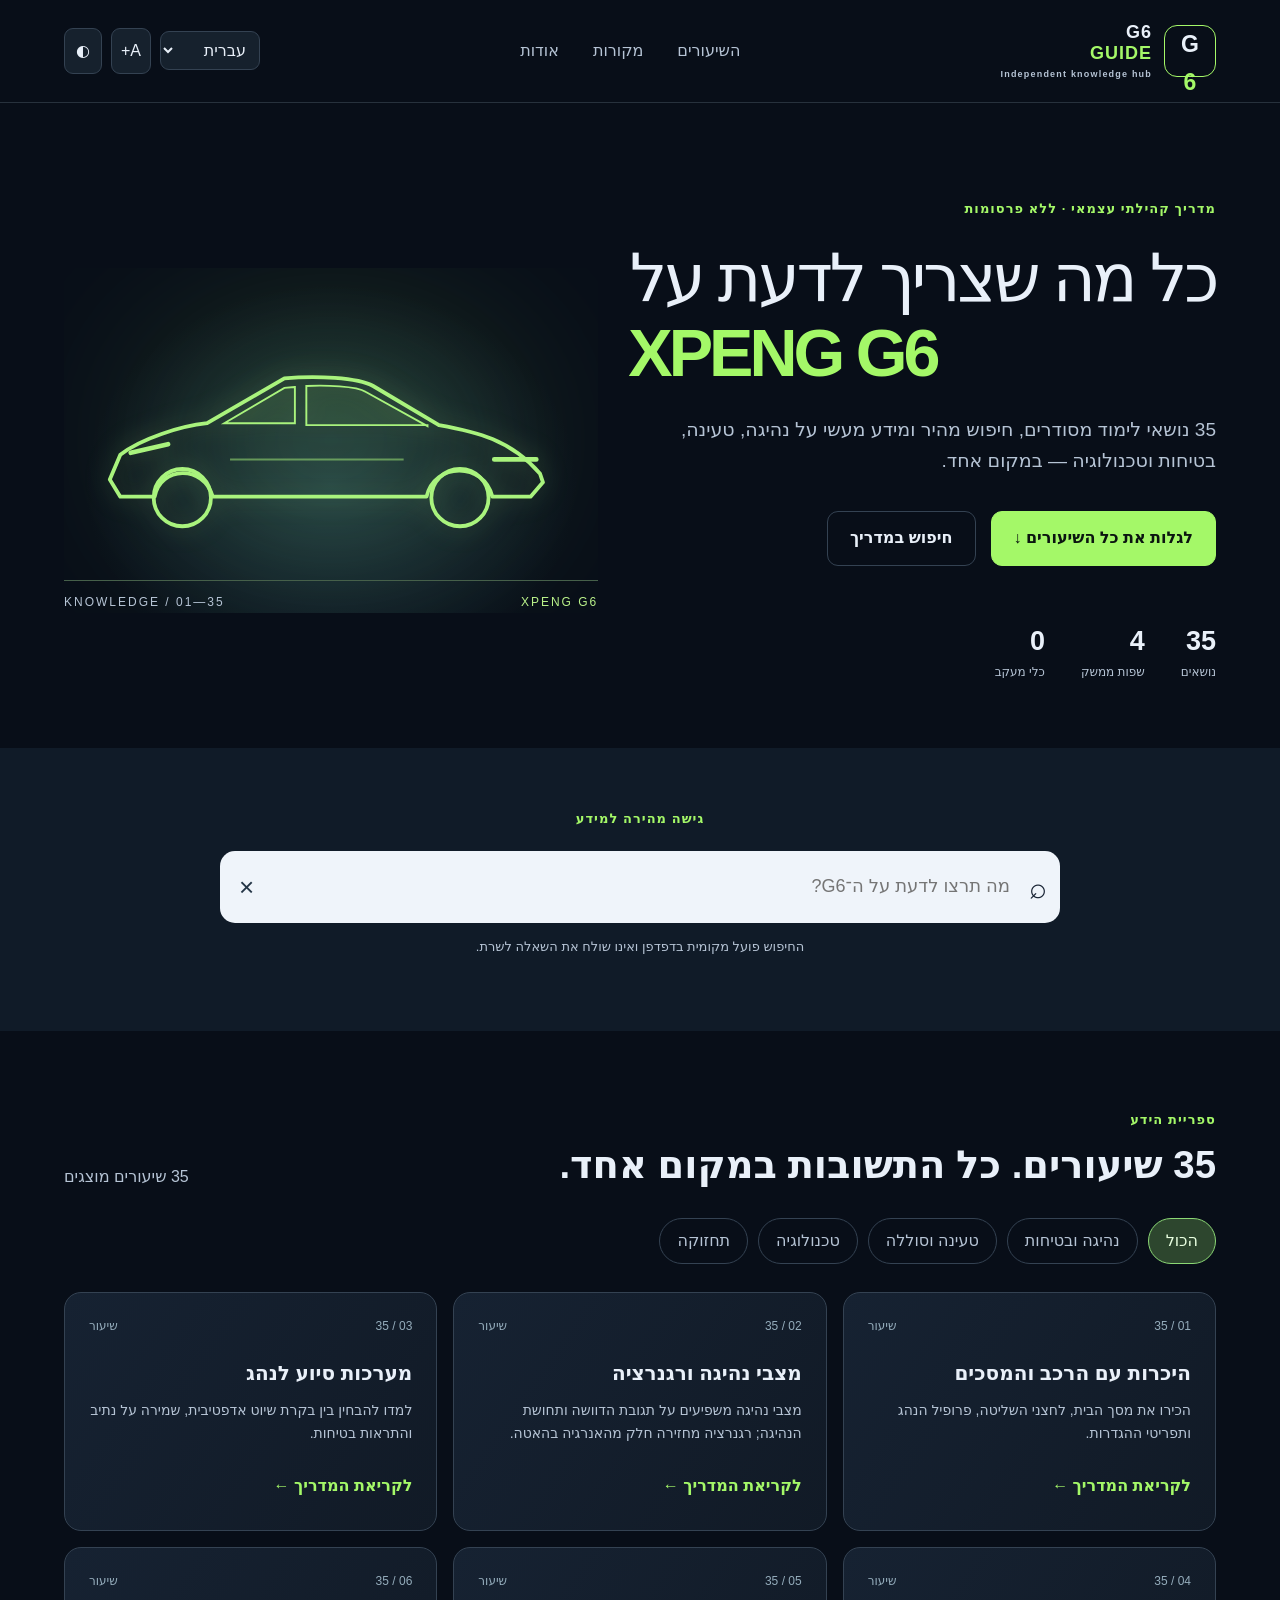
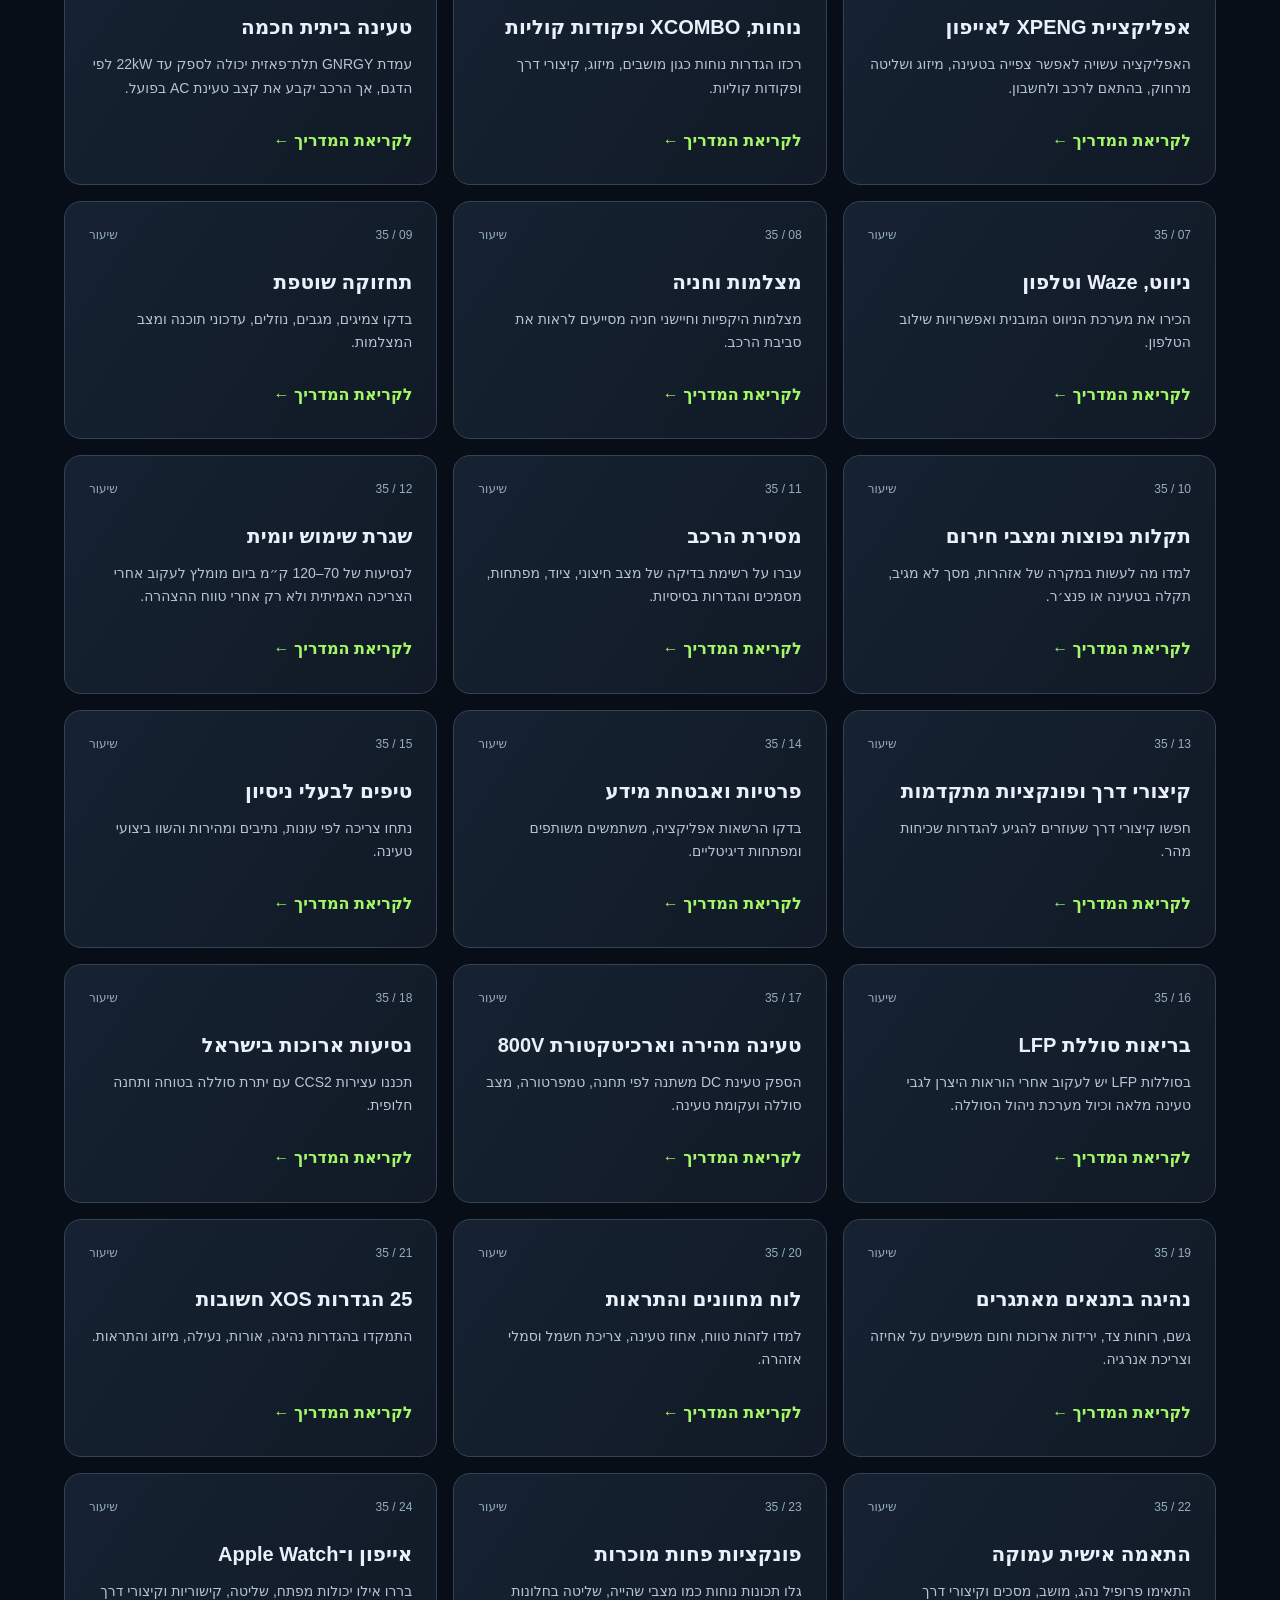
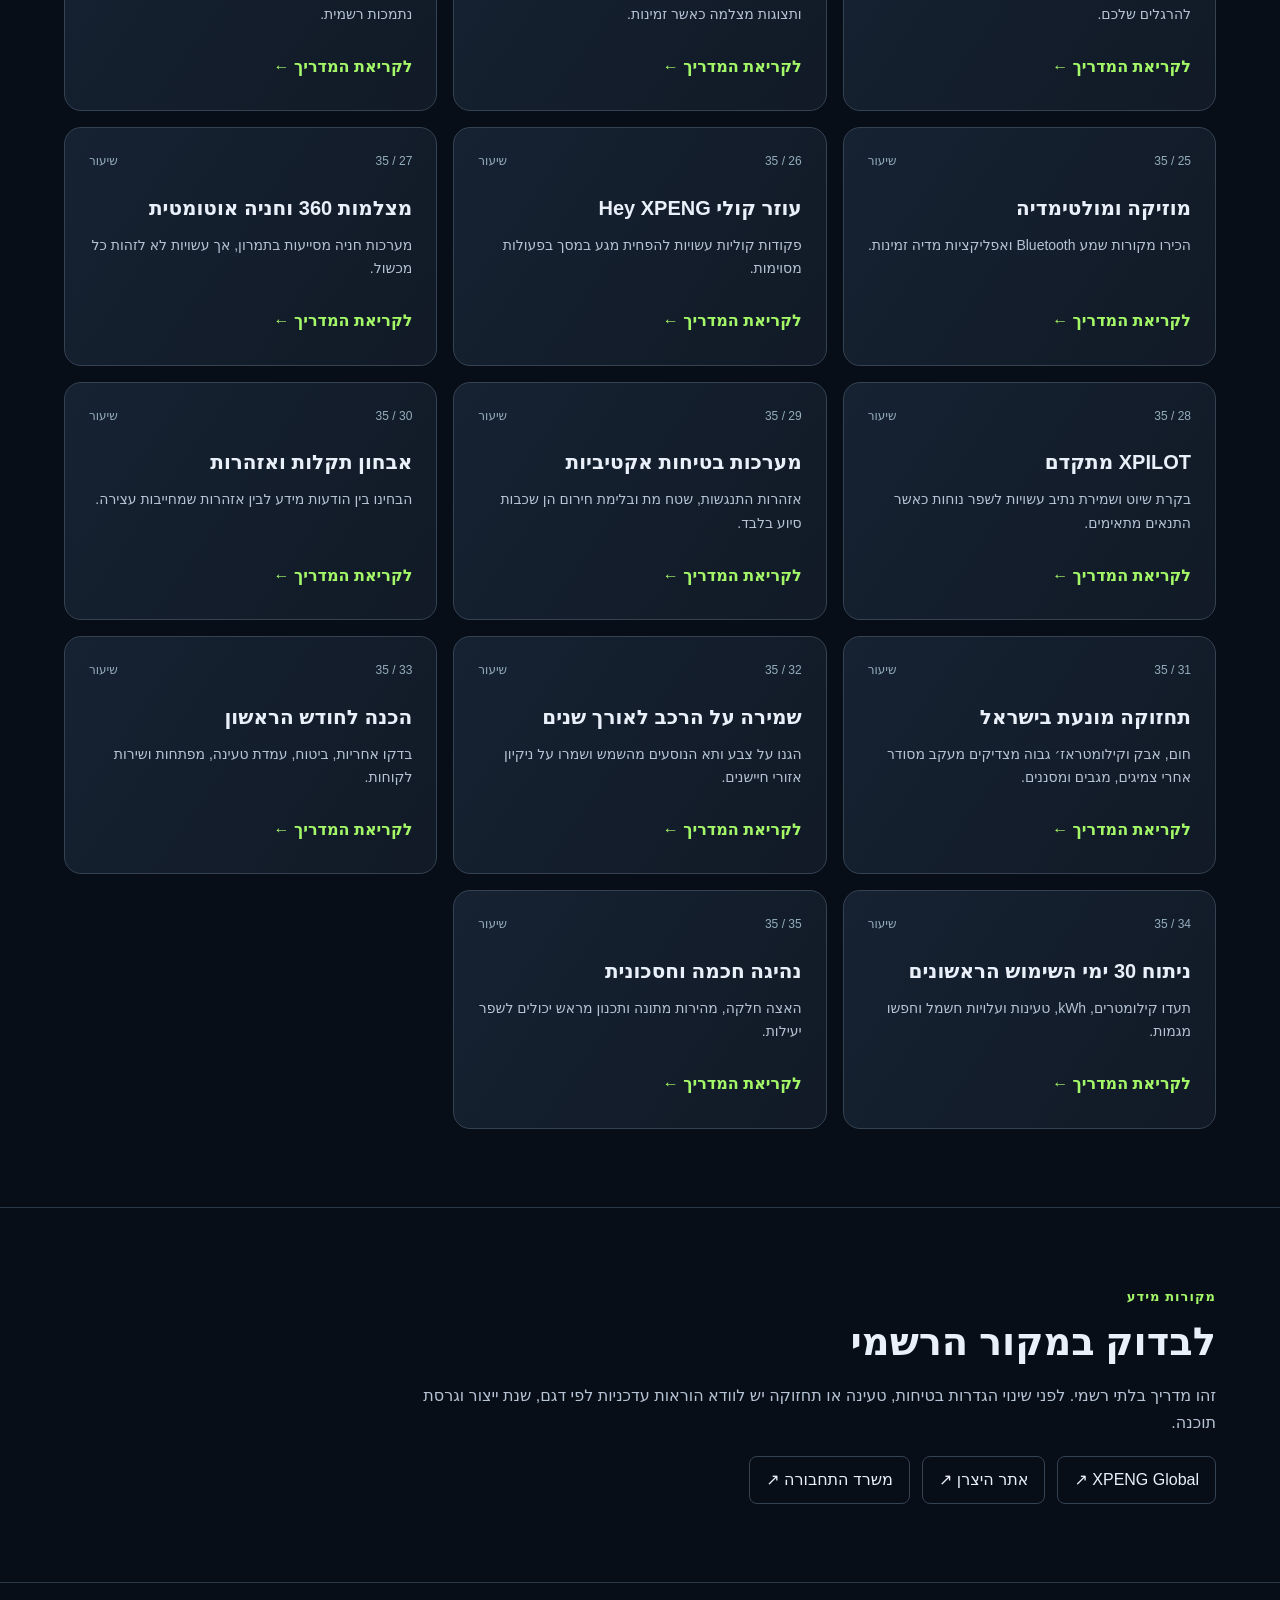
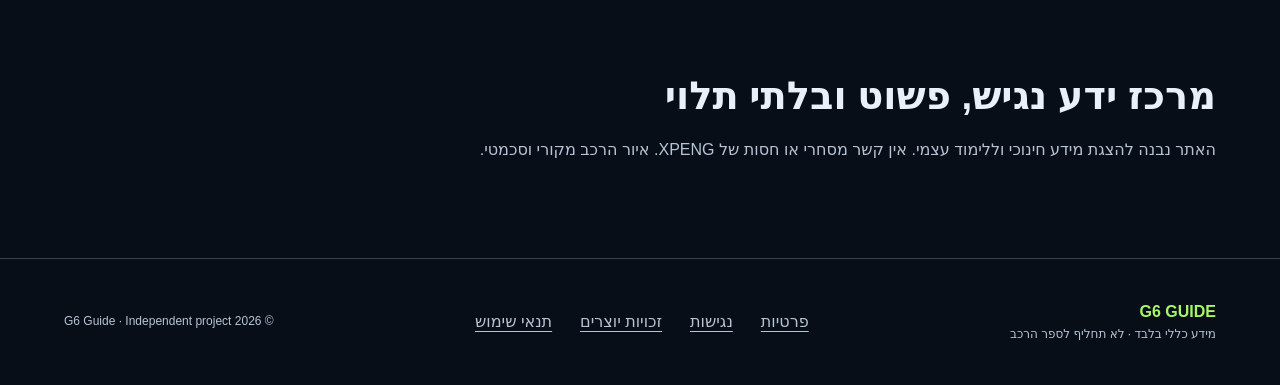
==== g6-guide/index.html @ c11d5db9 "Publish independent G6 Guide knowledge hub" ====
<!doctype html>
<html lang="he" dir="rtl"><head><meta charset="utf-8"><meta name="viewport" content="width=device-width, initial-scale=1"><meta name="color-scheme" content="dark light"><meta name="description" content="מרכז ידע עצמאי ל־XPENG G6: 35 שיעורים, חיפוש וניווט מהיר, בארבע שפות."><title>G6 Guide | מרכז ידע לרכב XPENG G6</title><link rel="icon" href="[data-uri]" type="image/svg+xml"><style>:root{font-family:Arial,'Noto Sans',system-ui,sans-serif;color:#e9f0f9;background:#080e18;--bg:#080e18;--panel:#131d2a;--text:#e9f0f9;--muted:#b6c4d5;--accent:#a4f868;--border:#344252;scroll-behavior:smooth}*{box-sizing:border-box}body{margin:0;background:var(--bg);color:var(--text);line-height:1.65}a{color:inherit}button,input,select{font:inherit}button{cursor:pointer}a:focus-visible,button:focus-visible,input:focus-visible,select:focus-visible{outline:3px solid var(--accent);outline-offset:4px}.sr{position:absolute;width:1px;height:1px;padding:0;margin:-1px;overflow:hidden;clip:rect(0,0,0,0);white-space:nowrap;border:0}.skip{position:absolute;top:-100px;right:20px;background:var(--accent);color:#08110b;padding:12px;z-index:9}.skip:focus{top:15px}.top{max-width:1380px;margin:auto;padding:22px 5%;display:flex;align-items:center;gap:32px;border-bottom:1px solid #27313c}.brand{text-decoration:none;display:flex;align-items:center;gap:12px;white-space:nowrap}.mark{display:grid;place-items:center;width:52px;height:52px;border:1px solid var(--accent);font-weight:900;font-size:23px;border-radius:13px}.mark span{color:var(--accent)}.brand-word{display:flex;flex-direction:column;font-weight:900;font-size:18px;line-height:1.15;letter-spacing:1px}.brand-word b{color:var(--accent)}.brand-word small{font-size:9px;letter-spacing:1.2px;color:var(--muted);margin-top:6px}.topnav{display:flex;gap:34px;margin-inline:auto}.topnav a{text-decoration:none;color:var(--muted)}.topnav a:hover{color:var(--accent)}.actions{display:flex;align-items:center;gap:9px}.actions select,.mini{background:#16212d;color:var(--text);border:1px solid var(--border);border-radius:9px;padding:9px}.mini{min-width:38px}.hero{max-width:1380px;margin:auto;display:grid;grid-template-columns:1.1fr 1fr;gap:30px;padding:95px 5% 65px;min-height:590px;align-items:center}.eyebrow,.section-tag{font-size:13px;color:var(--accent);letter-spacing:.08em;font-weight:700}.hero h1{font-size:clamp(42px,5.2vw,77px);line-height:1.13;letter-spacing:-.05em;margin:22px 0}.hero h1 span{display:block;font-weight:500}.hero h1 strong{display:block;color:var(--accent);direction:ltr;text-align:start;letter-spacing:-.06em}.hero p{max-width:610px;font-size:19px;color:var(--muted)}.hero-controls{display:flex;gap:15px;flex-wrap:wrap;margin-top:35px}.primary,.secondary{display:inline-flex;align-items:center;justify-content:center;text-decoration:none;border-radius:11px;padding:13px 22px;font-weight:800}.primary{background:var(--accent);color:#0b1510;border:1px solid var(--accent)}.secondary{border:1px solid var(--border)}.hero-stats{display:flex;gap:36px;margin-top:53px}.hero-stats div{display:flex;flex-direction:column}.hero-stats b{font-size:27px}.hero-stats span{font-size:12px;color:var(--muted)}.hero-art{position:relative;min-height:345px;display:flex;align-items:center;justify-content:center;background:radial-gradient(ellipse at 50% 63%,#1a3241,transparent 65%);overflow:hidden}.glow{position:absolute;width:67%;height:190px;background:#8add6140;filter:blur(100px);border-radius:60%}.car-outline{position:relative;width:100%;color:#a9f37d;transform:scaleX(-1)}.car-outline svg{width:100%;filter:drop-shadow(0 0 12px #b6f88345)}.art-caption{position:absolute;bottom:0;left:0;right:0;display:flex;justify-content:space-between;border-top:1px solid #46604a;padding-top:12px;color:#baf28a;font-size:12px;letter-spacing:2px}.art-caption span{color:var(--muted)}.search-section{background:#101b28;padding:60px max(5%,calc((100% - 1190px)/2));text-align:center}.searchbox{display:flex;align-items:center;background:#eff4fa;color:#182333;max-width:840px;margin:22px auto 10px;padding:4px 13px;border-radius:15px;gap:13px}.searchbox span{font-size:30px}.searchbox input{border:0;flex:1;min-width:0;background:transparent;padding:17px 6px;outline:none;color:#172334;font-size:18px}.searchbox input:focus-visible{outline:3px solid #226b21;outline-offset:-4px}.clear{background:transparent;border:0;font-size:26px;color:#243546}.helper{color:var(--muted);font-size:13px}.answer{background:#1e2c3b;border:1px solid #43596e;text-align:start;margin:24px auto 0;max-width:840px;padding:20px;border-radius:14px}.answer a{color:var(--accent);text-underline-offset:3px}.content-section,.resource-section,.about-section{max-width:1380px;margin:auto;padding:78px 5%}.section-head{display:flex;justify-content:space-between;align-items:end;gap:15px}.section-head h2,.resource-section h2,.about-section h2{font-size:clamp(25px,3vw,40px);line-height:1.3;margin:10px 0 0}.counter{color:var(--muted)}.filters{display:flex;flex-wrap:wrap;gap:10px;margin:28px 0}.chip{background:transparent;color:var(--muted);border:1px solid var(--border);padding:9px 17px;border-radius:40px}.chip.active{background:#2d462e;color:#e8ffe0;border-color:#8bd875}.cards{display:grid;grid-template-columns:repeat(3,minmax(0,1fr));gap:16px}.lesson-card{background:linear-gradient(125deg,#162232,#111a26);border:1px solid var(--border);border-radius:17px;padding:24px;display:flex;flex-direction:column;min-height:205px;transition:border-color .15s}.lesson-card:hover{border-color:var(--accent)}.lesson-top{display:flex;justify-content:space-between;color:#95adbc;font-size:12px}.lesson-card h3{margin:23px 0 12px;font-size:20px;line-height:1.35}.lesson-card p{color:var(--muted);font-size:14px;margin:0 0 22px;flex:1}.lesson-card button{border:0;background:none;color:var(--accent);font-weight:700;align-self:flex-start;padding:6px 0}.resource-section{border-block:1px solid #293747}.resource-section p,.about-section p{color:var(--muted);max-width:800px}.resource-links{display:flex;gap:12px;flex-wrap:wrap;margin-top:20px}.resource-links a{border:1px solid var(--border);padding:10px 16px;border-radius:8px;text-decoration:none}footer{padding:40px 5%;max-width:1380px;margin:auto;display:flex;align-items:center;justify-content:space-between;gap:25px;flex-wrap:wrap;border-top:1px solid var(--border)}.footer-left{display:flex;flex-direction:column}.footer-left b{color:var(--accent)}.footer-left span,footer small{color:var(--muted);font-size:12px}.footer-links{display:flex;gap:16px;flex-wrap:wrap}.footer-links button{border:0;background:none;color:var(--muted);text-decoration:underline;text-underline-offset:4px}dialog{border:1px solid #62768b;border-radius:18px;background:#162231;color:var(--text);width:min(700px,calc(100% - 28px));max-height:min(85vh,850px);padding:28px;overflow:auto}dialog::backdrop{background:#020710df}.dialog-head{display:flex;justify-content:space-between;gap:18px;align-items:start}.dialog-head h2{margin:5px 0 22px}.close{background:#304152;color:white;border:0;width:38px;height:38px;border-radius:8px;font-size:25px}.detail{background:#213044;padding:18px;border-radius:10px;margin:13px 0}.detail strong{color:var(--accent)}.detail p{margin-bottom:0}.dialog-actions{display:flex;gap:22px;align-items:center;flex-wrap:wrap;margin-top:24px}.dialog-actions a{color:var(--accent)}.toast{position:fixed;bottom:20px;left:20px;background:var(--accent);color:#091409;padding:14px;border-radius:10px;z-index:10}.high{--bg:#000;--panel:#090909;--text:#fff;--muted:#f1f1f1;--border:#fff;--accent:#ffff00}.high .search-section,.high .lesson-card{background:#111}.big{font-size:120%}@media(max-width:900px){.topnav{display:none}.top{justify-content:space-between}.hero{grid-template-columns:1fr;padding-top:45px}.hero-art{min-height:240px}.cards{grid-template-columns:repeat(2,minmax(0,1fr))}}@media(max-width:600px){.top{padding:15px 4%;gap:10px}.brand-word{display:none}.actions{gap:5px}.actions select,.mini{padding:7px}.hero{padding:52px 5% 35px}.hero h1{font-size:44px}.hero p{font-size:16px}.hero-stats{gap:25px}.hero-art{min-height:190px}.search-section{padding:45px 5%}.content-section,.resource-section,.about-section{padding:55px 5%}.cards{grid-template-columns:1fr}.section-head{align-items:start;flex-direction:column}.lesson-card{min-height:175px}.art-caption{font-size:9px}}@media(prefers-reduced-motion:reduce){*,*:before,*:after{scroll-behavior:auto!important;transition:none!important}}
</style></head>
<body><a class="skip" href="#main">דלג לתוכן הראשי</a><header class="top"><a class="brand" href="#home" aria-label="G6 Guide – Home"><span class="mark">G<span>6</span></span><span class="brand-word">G6 <b>GUIDE</b><small>Independent knowledge hub</small></span></a><nav class="topnav" aria-label="ניווט ראשי"><a href="#lessons" data-i="navLessons">השיעורים</a><a href="#sources" data-i="navSources">מקורות</a><a href="#about" data-i="navAbout">אודות</a></nav><div class="actions"><label for="lang" class="sr" data-i="language">שפה</label><select id="lang" aria-label="Language / שפה"><option value="he">עברית</option><option value="en">English</option><option value="ru">Русский</option><option value="es">Español</option></select><button id="largeText" class="mini" type="button" aria-label="הגדלת טקסט" title="הגדלת טקסט">A+</button><button id="contrast" class="mini" type="button" aria-label="ניגודיות גבוהה" title="ניגודיות גבוהה">◐</button></div></header>
<main id="main"><section class="hero" id="home"><div class="hero-copy"><div class="eyebrow" data-i="eyebrow">מדריך קהילתי עצמאי · ללא פרסומות</div><h1><span data-i="heroLine1">כל מה שצריך לדעת על</span><strong>XPENG G6</strong></h1><p data-i="heroDesc">35 נושאי לימוד מסודרים, חיפוש מהיר ומידע מעשי על נהיגה, טעינה, בטיחות וטכנולוגיה — במקום אחד.</p><div class="hero-controls"><a class="primary" href="#lessons" data-i="explore">לגלות את כל השיעורים ↓</a><a class="secondary" href="#search" data-i="searchNow">חיפוש במדריך</a></div><div class="hero-stats"><div><b>35</b><span data-i="subjects">נושאים</span></div><div><b>4</b><span data-i="langs">שפות ממשק</span></div><div><b>0</b><span data-i="trackers">כלי מעקב</span></div></div></div><div class="hero-art" aria-hidden="true"><div class="glow"></div><div class="car-outline"><svg viewBox="0 0 560 280" fill="none" xmlns="http://www.w3.org/2000/svg"><path d="M61 179C92 143 128 135 167 128L236 87C252 78 296 76 329 79L410 126C438 129 479 142 501 159L512 185L501 203H465C459 171 414 169 404 203H180C172 167 120 166 111 203H71L58 188Z" stroke="currentColor" stroke-width="4" stroke-linejoin="round"/><path d="M179 129L244 93C253 87 287 86 306 87V128H179ZM318 88L329 89L392 126H318V88Z" fill="currentColor" fill-opacity=".07" stroke="currentColor" stroke-width="2"/><circle cx="145" cy="204" r="30" stroke="currentColor" stroke-width="4"/><circle cx="436" cy="204" r="30" stroke="currentColor" stroke-width="4"/><path d="M65 164H109M451 148L490 157" stroke="currentColor" stroke-width="5" stroke-linecap="round"/><path d="M204 164H386" stroke="currentColor" stroke-width="2" stroke-opacity=".5"/></svg></div><div class="art-caption">XPENG G6 <span>KNOWLEDGE / 01—35</span></div></div></section>
<section class="search-section" id="search"><div class="section-tag" data-i="fastAccess">גישה מהירה למידע</div><div class="searchbox"><label class="sr" for="query" data-i="searchLabel">חיפוש</label><span aria-hidden="true">⌕</span><input id="query" type="search" autocomplete="off" placeholder="מה תרצו לדעת על ה־G6?" aria-describedby="searchHelp"><button id="clearSearch" type="button" class="clear" aria-label="נקה חיפוש">×</button></div><p id="searchHelp" class="helper" data-i="searchHelp">החיפוש פועל מקומית בדפדפן ואינו שולח את השאלה לשרת.</p><div id="answer" class="answer" aria-live="polite" hidden></div></section>
<section class="content-section" id="lessons"><div class="section-head"><div><div class="section-tag" data-i="curriculum">ספריית הידע</div><h2 data-i="allLessons">35 שיעורים. כל התשובות במקום אחד.</h2></div><div class="counter" id="count" aria-live="polite"></div></div><div class="filters" role="group" aria-label="סינון נושאים"><button class="chip active" aria-pressed="true" data-filter="all" data-i="all">הכול</button><button class="chip" aria-pressed="false" data-filter="drive" data-i="drive">נהיגה ובטיחות</button><button class="chip" aria-pressed="false" data-filter="charge" data-i="charge">טעינה וסוללה</button><button class="chip" aria-pressed="false" data-filter="tech" data-i="tech">טכנולוגיה</button><button class="chip" aria-pressed="false" data-filter="care" data-i="care">תחזוקה</button></div><div id="cards" class="cards"></div></section>
<section class="resource-section" id="sources"><div class="section-tag" data-i="sourceTitle">מקורות מידע</div><h2 data-i="verified">לבדוק במקור הרשמי</h2><p data-i="sourceDesc">זהו מדריך בלתי רשמי. לפני שינוי הגדרות בטיחות, טעינה או תחזוקה יש לוודא הוראות עדכניות לפי דגם, שנת ייצור וגרסת תוכנה.</p><div class="resource-links"><a href="https://www.xpeng.com/" target="_blank" rel="noopener noreferrer">XPENG Global ↗</a><a href="https://www.xpeng.com/" target="_blank" rel="noopener noreferrer" data-i="official">אתר היצרן</a><a href="https://www.gov.il/he/departments/ministry_of_transport_and_road_safety/govil-landing-page" target="_blank" rel="noopener noreferrer" data-i="transport">משרד התחבורה ↗</a></div></section>
<section id="about" class="about-section"><h2 data-i="aboutTitle">מרכז ידע נגיש, פשוט ובלתי תלוי</h2><p data-i="aboutDesc">האתר נבנה להצגת מידע חינוכי וללימוד עצמי. אין קשר מסחרי או חסות של XPENG. תמונת הרכב היא איור מקורי סכמטי, ולא צילום או חומר שיווקי של יצרן.</p></section></main>
<footer><div class="footer-left"><b>G6 GUIDE</b><span data-i="footerNotice">מידע כללי בלבד · לא תחליף לספר הרכב</span></div><div class="footer-links"><button data-modal="privacy" data-i="privacy">פרטיות</button><button data-modal="accessibility" data-i="accessibility">נגישות</button><button data-modal="copyright" data-i="copyright">זכויות יוצרים</button><button data-modal="terms" data-i="terms">תנאי שימוש</button></div><small>© 2026 G6 Guide · Independent project</small></footer>
<dialog id="lessonDialog" aria-labelledby="lessonTitle"><div class="dialog-head"><div><span id="lessonNumber" class="section-tag"></span><h2 id="lessonTitle"></h2></div><button class="close" data-close aria-label="סגור">×</button></div><div id="lessonBody"></div><div class="dialog-actions"><button class="primary" id="shareLesson" type="button" data-i="copyLink">העתקת קישור לשיעור</button><a href="https://www.xpeng.com/" target="_blank" rel="noopener noreferrer" data-i="manufacturer">למקור הרשמי ↗</a></div></dialog>
<dialog id="legalDialog" aria-labelledby="legalTitle"><div class="dialog-head"><h2 id="legalTitle"></h2><button class="close" data-close aria-label="סגור">×</button></div><div id="legalBody"></div></dialog><div id="toast" role="status" aria-live="polite" class="toast" hidden></div>
<script type="application/json" id="g6-lessons">[{"id":1,"title":{"he":"היכרות עם הרכב והמסכים","en":"Getting started and displays","ru":"Знакомство с автомобилем и экранами","es":"Introducción y pantallas"},"intro":"הכירו את מסך הבית, לחצני השליטה, פרופיל הנהג ותפריטי ההגדרות.","tip":"התחילו בהגדרות התצוגה, השפה והתראות הבטיחות; השאירו מערכות בטיחות פעילות.","caution":"המיקום והשם המדויק של ההגדרות עשויים להשתנות לפי גרסת XOS."},{"id":2,"title":{"he":"מצבי נהיגה ורגנרציה","en":"Driving modes and regeneration","ru":"Режимы вождения и рекуперация","es":"Modos de conducción y regeneración"},"intro":"מצבי נהיגה משפיעים על תגובת הדוושה ותחושת הנהיגה; רגנרציה מחזירה חלק מהאנרגיה בהאטה.","tip":"בחרו מצב נוח ונסו שינויי רגנרציה במקום בטוח בלבד, בהתאם למדריך הרכב.","caution":"רגנרציה אינה מחליפה שימוש בבלמים לפי הצורך."},{"id":3,"title":{"he":"מערכות סיוע לנהג","en":"Driver assistance","ru":"Помощь водителю","es":"Asistencia al conductor"},"intro":"למדו להבחין בין בקרת שיוט אדפטיבית, שמירה על נתיב והתראות בטיחות.","tip":"הנהג אחראי תמיד לשליטה ברכב, גם כאשר מערכות הסיוע פועלות.","caution":"זמינות מערכות משתנה לפי רמת הגימור, המדינה והגרסה."},{"id":4,"title":{"he":"אפליקציית XPENG לאייפון","en":"XPENG iPhone app","ru":"Приложение XPENG для iPhone","es":"App XPENG para iPhone"},"intro":"האפליקציה עשויה לאפשר צפייה בטעינה, מיזוג ושליטה מרחוק, בהתאם לרכב ולחשבון.","tip":"אבטחו את חשבון המשתמש והשתמשו רק באפליקציה הרשמית.","caution":"מפתחות דיגיטליים ופונקציות מרחוק אינם זמינים בכל שוק."},{"id":5,"title":{"he":"נוחות, XCOMBO ופקודות קוליות","en":"Comfort, XCOMBO and voice","ru":"Комфорт, XCOMBO и голос","es":"Confort, XCOMBO y voz"},"intro":"רכזו הגדרות נוחות כגון מושבים, מיזוג, קיצורי דרך ופקודות קוליות.","tip":"צרו שגרות פשוטות שאינן מסיחות את הדעת בזמן נהיגה.","caution":"זמינות XCOMBO ופקודות קוליות תלויה בגרסת התוכנה."},{"id":6,"title":{"he":"טעינה ביתית חכמה","en":"Smart home charging","ru":"Умная домашняя зарядка","es":"Carga doméstica inteligente"},"intro":"עמדת GNRGY תלת־פאזית יכולה לספק עד 22kW לפי הדגם, אך הרכב יקבע את קצב טעינת AC בפועל.","tip":"תזמנו טעינה לשעות תעריף מוזל רק לאחר בדיקת מסלול החשמל המופעל בפועל.","caution":"עבודות חשמל והתקנה יבוצעו בידי חשמלאי מוסמך."},{"id":7,"title":{"he":"ניווט, Waze וטלפון","en":"Navigation and phone","ru":"Навигация и телефон","es":"Navegación y teléfono"},"intro":"הכירו את מערכת הניווט המובנית ואפשרויות שילוב הטלפון.","tip":"הגדירו יעד לפני תחילת הנסיעה והעדיפו הנחיות קוליות.","caution":"CarPlay ותצוגה מפוצלת תלויים במפרט ובגרסה."},{"id":8,"title":{"he":"מצלמות וחניה","en":"Cameras and parking","ru":"Камеры и парковка","es":"Cámaras y aparcamiento"},"intro":"מצלמות היקפיות וחיישני חניה מסייעים לראות את סביבת הרכב.","tip":"השתמשו במראות ובמבט ישיר ולא רק במצלמות.","caution":"עדשות מלוכלכות או תאורה קשה עלולות לפגוע בזיהוי."},{"id":9,"title":{"he":"תחזוקה שוטפת","en":"Routine maintenance","ru":"Регулярное обслуживание","es":"Mantenimiento habitual"},"intro":"בדקו צמיגים, מגבים, נוזלים, עדכוני תוכנה ומצב המצלמות.","tip":"פעלו לפי לוח הטיפולים של היבואן ותיעוד הרכב.","caution":"אין לפתוח מערכות מתח גבוה באופן עצמאי."},{"id":10,"title":{"he":"תקלות נפוצות ומצבי חירום","en":"Common faults and emergencies","ru":"Неисправности и аварийные ситуации","es":"Fallos y emergencias"},"intro":"למדו מה לעשות במקרה של אזהרות, מסך לא מגיב, תקלה בטעינה או פנצ׳ר.","tip":"עצרו בבטחה והיעזרו בשירות מורשה כאשר מופיעה התראת בטיחות חמורה.","caution":"גרירה וטיפול בסוללה מחייבים עמידה בהוראות היצרן."},{"id":11,"title":{"he":"מסירת הרכב","en":"Vehicle delivery checklist","ru":"Приёмка автомобиля","es":"Entrega del vehículo"},"intro":"עברו על רשימת בדיקה של מצב חיצוני, ציוד, מפתחות, מסמכים והגדרות בסיסיות.","tip":"בצעו בדיקת טעינה וקישור אפליקציה עם נציג המסירה.","caution":"תעדו בכתב ליקויים לפני אישור מסירה."},{"id":12,"title":{"he":"שגרת שימוש יומית","en":"Daily driving routine","ru":"Ежедневное использование","es":"Rutina diaria"},"intro":"לנסיעות של 70–120 ק״מ ביום מומלץ לעקוב אחרי הצריכה האמיתית ולא רק אחרי טווח ההצהרה.","tip":"שלבו תכנון טעינה לילי, מיזוג מוקדם ובדיקת מצב סוללה.","caution":"התאימו את שגרת הטעינה לכימיית הסוללה ולהוראות הרכב."},{"id":13,"title":{"he":"קיצורי דרך ופונקציות מתקדמות","en":"Shortcuts and advanced features","ru":"Быстрые команды и функции","es":"Atajos y funciones avanzadas"},"intro":"חפשו קיצורי דרך שעוזרים להגיע להגדרות שכיחות מהר.","tip":"מומלץ לשמור גישה מהירה למיזוג, מצלמות וטעינה לפי הצורך.","caution":"מיקום קיצורי הדרך עלול להשתנות אחרי עדכון XOS."},{"id":14,"title":{"he":"פרטיות ואבטחת מידע","en":"Privacy and security","ru":"Конфиденциальность и защита","es":"Privacidad y seguridad"},"intro":"בדקו הרשאות אפליקציה, משתמשים משותפים ומפתחות דיגיטליים.","tip":"מחקו גישה של משתמשים קודמים והשתמשו בסיסמה חזקה.","caution":"לבדיקת נתונים שמועברים ליצרן, עיינו במדיניות הרשמית העדכנית."},{"id":15,"title":{"he":"טיפים לבעלי ניסיון","en":"Experienced owner tips","ru":"Советы опытным владельцам","es":"Consejos para usuarios expertos"},"intro":"נתחו צריכה לפי עונות, נתיבים ומהירות והשוו ביצועי טעינה.","tip":"זיהוי מגמות חריגות מוקדם עשוי לסייע בתחזוקה.","caution":"שמרו נתוני צריכה באופן מקומי בלי פרטים מזהים."},{"id":16,"title":{"he":"בריאות סוללת LFP","en":"LFP battery health","ru":"Состояние батареи LFP","es":"Salud de la batería LFP"},"intro":"בסוללות LFP יש לעקוב אחרי הוראות היצרן לגבי טעינה מלאה וכיול מערכת ניהול הסוללה.","tip":"הימנעו מחשיפה ממושכת לחום קיצוני ומאחסון ממושך בסוללה כמעט ריקה.","caution":"הרכב הסוללה והנחיות הטעינה חייבים להיבדק לפי רכבכם בפועל."},{"id":17,"title":{"he":"טעינה מהירה וארכיטקטורת 800V","en":"Fast charging and 800V","ru":"Быстрая зарядка и 800 В","es":"Carga rápida y 800 V"},"intro":"הספק טעינת DC משתנה לפי תחנה, טמפרטורה, מצב סוללה ועקומת טעינה.","tip":"בדקו הספק בפועל באפליקציה או במסך ולא רק הספק מרבי בפרסום.","caution":"לא כל גרסת G6 תומכת באותו קצב טעינה."},{"id":18,"title":{"he":"נסיעות ארוכות בישראל","en":"Long trips in Israel","ru":"Дальние поездки по Израилю","es":"Viajes largos por Israel"},"intro":"תכננו עצירות CCS2 עם יתרת סוללה בטוחה ותחנה חלופית.","tip":"קחו בחשבון עליות, רוחות, מזג אוויר, מהירות ועומס.","caution":"לפני היציאה ודאו זמינות ומחיר טעינה במקור עדכני."},{"id":19,"title":{"he":"נהיגה בתנאים מאתגרים","en":"Driving in challenging conditions","ru":"Вождение в сложных условиях","es":"Conducción en condiciones difíciles"},"intro":"גשם, רוחות צד, ירידות ארוכות וחום משפיעים על אחיזה וצריכת אנרגיה.","tip":"התאימו מהירות, מרחק ונהיגה לתנאי הדרך.","caution":"אל תסתמכו על מערכות סיוע כשהראות או סימון הנתיבים לקויים."},{"id":20,"title":{"he":"לוח מחוונים והתראות","en":"Dashboard and warnings","ru":"Панель приборов и предупреждения","es":"Panel e indicadores"},"intro":"למדו לזהות טווח, אחוז טעינה, צריכת חשמל וסמלי אזהרה.","tip":"בדקו את משמעות הסמל במדריך הרכב לפני פעולה.","caution":"התראת בלמים או מערכת מתח גבוה מחייבת התייחסות מיידית."},{"id":21,"title":{"he":"25 הגדרות XOS חשובות","en":"25 useful XOS settings","ru":"25 важных настроек XOS","es":"25 ajustes útiles de XOS"},"intro":"התמקדו בהגדרות נהיגה, אורות, נעילה, מיזוג והתראות.","tip":"כדאי לקבוע העדפות כשהרכב חונה ולא תוך כדי נהיגה.","caution":"עדכוני תוכנה משנים תפריטים ואפשרויות."},{"id":22,"title":{"he":"התאמה אישית עמוקה","en":"Deep personalization","ru":"Персонализация","es":"Personalización avanzada"},"intro":"התאימו פרופיל נהג, מושב, מסכים וקיצורי דרך להרגלים שלכם.","tip":"הגדירו את ההעדפות לפני נסיעה ושמרו גיבוי היכן שמתאפשר.","caution":"פרופילים ושגרות עשויים להיות מקושרים לחשבון."},{"id":23,"title":{"he":"פונקציות פחות מוכרות","en":"Lesser-known functions","ru":"Малоизвестные функции","es":"Funciones menos conocidas"},"intro":"גלו תכונות נוחות כמו מצבי שהייה, שליטה בחלונות ותצוגות מצלמה כאשר זמינות.","tip":"לכל פעולה יש לבדוק את תנאי הבטיחות המתוארים במדריך.","caution":"אין להניח שתכונה המופיעה בסרטון מחו״ל זמינה בישראל."},{"id":24,"title":{"he":"אייפון ו־Apple Watch","en":"iPhone and Apple Watch","ru":"iPhone и Apple Watch","es":"iPhone y Apple Watch"},"intro":"בררו אילו יכולות מפתח, שליטה, קישוריות וקיצורי דרך נתמכות רשמית.","tip":"חיבור Bluetooth אינו מבטיח תמיכה במפתח דיגיטלי או פקודות שעון.","caution":"בדקו זכאות לפי גרסת הרכב, XOS והאפליקציה."},{"id":25,"title":{"he":"מוזיקה ומולטימדיה","en":"Music and multimedia","ru":"Музыка и мультимедиа","es":"Música y multimedia"},"intro":"הכירו מקורות שמע Bluetooth ואפליקציות מדיה זמינות.","tip":"הגדירו עוצמה ושמע מראש כדי להימנע מהסחת דעת.","caution":"זמינות שירותי מוזיקה משתנה לפי אזור והרשאות."},{"id":26,"title":{"he":"עוזר קולי Hey XPENG","en":"Hey XPENG voice assistant","ru":"Голосовой помощник Hey XPENG","es":"Asistente de voz Hey XPENG"},"intro":"פקודות קוליות עשויות להפחית מגע במסך בפעולות מסוימות.","tip":"נסו פקודות קצרות רק כאשר התמיכה בשפה ובפעולה אומתה.","caution":"תמיכה בעברית אינה מובטחת."},{"id":27,"title":{"he":"מצלמות 360 וחניה אוטומטית","en":"360 cameras and auto parking","ru":"Камеры 360 и автопарковка","es":"Cámaras 360 y aparcamiento automático"},"intro":"מערכות חניה מסייעות בתמרון, אך עשויות לא לזהות כל מכשול.","tip":"תמיד ודאו שהמסלול פנוי ושמרו שליטה על הרכב.","caution":"חניה מרחוק זמינה רק ברכבים וגרסאות נתמכים."},{"id":28,"title":{"he":"XPILOT מתקדם","en":"Advanced XPILOT","ru":"Расширенный XPILOT","es":"XPILOT avanzado"},"intro":"בקרת שיוט ושמירת נתיב עשויות לשפר נוחות כאשר התנאים מתאימים.","tip":"יש להשגיח על הכביש וההגה בכל רגע.","caution":"כינויים כמו ACC, LCC ו־ALC אינם מעידים בהכרח על זמינות מקומית."},{"id":29,"title":{"he":"מערכות בטיחות אקטיביות","en":"Active safety systems","ru":"Активная безопасность","es":"Seguridad activa"},"intro":"אזהרות התנגשות, שטח מת ובלימת חירום הן שכבות סיוע בלבד.","tip":"למדו את המשמעות של כל התראה במדריך הרשמי.","caution":"מערכות בטיחות מוגבלות בתנאי מזג אוויר וזיהוי קשים."},{"id":30,"title":{"he":"אבחון תקלות ואזהרות","en":"Diagnostics and warnings","ru":"Диагностика и предупреждения","es":"Diagnóstico y avisos"},"intro":"הבחינו בין הודעות מידע לבין אזהרות שמחייבות עצירה.","tip":"צלמו או רשמו קוד שגיאה לאחר עצירה בטוחה ופנו לשירות לפי הצורך.","caution":"אין לאפס תקלות בטיחות כדי להמשיך בנסיעה בלי אבחון."},{"id":31,"title":{"he":"תחזוקה מונעת בישראל","en":"Preventive care in Israel","ru":"Профилактика в Израиле","es":"Mantenimiento preventivo en Israel"},"intro":"חום, אבק וקילומטראז׳ גבוה מצדיקים מעקב מסודר אחרי צמיגים, מגבים ומסננים.","tip":"בצעו טיפול לפי הנחיות היבואן ולא לפי שמועות ברשת.","caution":"לחץ האוויר הנכון מופיע על מדבקת הרכב או במדריך."},{"id":32,"title":{"he":"שמירה על הרכב לאורך שנים","en":"Long-term vehicle care","ru":"Долгосрочный уход","es":"Cuidado a largo plazo"},"intro":"הגנו על צבע ותא הנוסעים מהשמש ושמרו על ניקיון אזורי חיישנים.","tip":"תעדו טיפולים ובדיקות כדי לשמר היסטוריית שימוש.","caution":"הימנעו משטיפה ישירה בלחץ גבוה על אזורים רגישים אם היצרן אוסר."},{"id":33,"title":{"he":"הכנה לחודש הראשון","en":"Preparing for the first month","ru":"Подготовка к первому месяцу","es":"Preparación para el primer mes"},"intro":"בדקו אחריות, ביטוח, עמדת טעינה, מפתחות ושירות לקוחות.","tip":"צרו רשימת הגדרות אישיות ומשימות למסירה.","caution":"לפני התקנת אפליקציות ודאו שהן רשמיות."},{"id":34,"title":{"he":"ניתוח 30 ימי השימוש הראשונים","en":"First 30 days analysis","ru":"Анализ первых 30 дней","es":"Análisis de los primeros 30 días"},"intro":"תעדו קילומטרים, kWh, טעינות ועלויות חשמל וחפשו מגמות.","tip":"השוו צריכת קוט״ש ל־100 ק״מ בין סוגי נסיעה.","caution":"עלות חשמל תלויה בתעריף המעודכן ובתנאי הספק."},{"id":35,"title":{"he":"נהיגה חכמה וחסכונית","en":"Efficient driving","ru":"Экономичное вождение","es":"Conducción eficiente"},"intro":"האצה חלקה, מהירות מתונה ותכנון מראש יכולים לשפר יעילות.","tip":"בדקו את הטווח הדינמי ולא רק את הטווח הנקוב.","caution":"אין לחסוך אנרגיה על חשבון בטיחות או נוחות חיונית."}]</script>
<script>
const translations={
he:{navLessons:'השיעורים',navSources:'מקורות',navAbout:'אודות',language:'שפה',eyebrow:'מדריך קהילתי עצמאי · ללא פרסומות',heroLine1:'כל מה שצריך לדעת על',heroDesc:'35 נושאי לימוד מסודרים, חיפוש מהיר ומידע מעשי על נהיגה, טעינה, בטיחות וטכנולוגיה — במקום אחד.',explore:'לגלות את כל השיעורים ↓',searchNow:'חיפוש במדריך',subjects:'נושאים',langs:'שפות ממשק',trackers:'כלי מעקב',fastAccess:'גישה מהירה למידע',searchLabel:'חיפוש',placeholder:'מה תרצו לדעת על ה־G6?',searchHelp:'החיפוש פועל מקומית בדפדפן ואינו שולח את השאלה לשרת.',curriculum:'ספריית הידע',allLessons:'35 שיעורים. כל התשובות במקום אחד.',all:'הכול',drive:'נהיגה ובטיחות',charge:'טעינה וסוללה',tech:'טכנולוגיה',care:'תחזוקה',sourceTitle:'מקורות מידע',verified:'לבדוק במקור הרשמי',sourceDesc:'זהו מדריך בלתי רשמי. לפני שינוי הגדרות בטיחות, טעינה או תחזוקה יש לוודא הוראות עדכניות לפי דגם, שנת ייצור וגרסת תוכנה.',official:'אתר היצרן ↗',transport:'משרד התחבורה ↗',aboutTitle:'מרכז ידע נגיש, פשוט ובלתי תלוי',aboutDesc:'האתר נבנה להצגת מידע חינוכי וללימוד עצמי. אין קשר מסחרי או חסות של XPENG. איור הרכב מקורי וסכמטי.',footerNotice:'מידע כללי בלבד · לא תחליף לספר הרכב',privacy:'פרטיות',accessibility:'נגישות',copyright:'זכויות יוצרים',terms:'תנאי שימוש',copyLink:'העתקת קישור לשיעור',manufacturer:'למקור הרשמי ↗',lesson:'שיעור',read:'לקריאת המדריך ←',shown:'שיעורים מוצגים',intro:'עיקרי הנושא',tip:'מה מומלץ לעשות',caution:'חשוב לדעת',hebrewNote:'פירוט השיעור זמין כעת בעברית. כותרות וניווט זמינים בשפה שבחרת.',none:'לא נמצאו תוצאות במדריך המקומי.',external:'אפשר להמשיך לחיפוש מידע באינטרנט או למנוע תשובות AI חיצוני. השאלה תועבר לשירות החיצוני רק בלחיצה.',web:'חיפוש ברשת ↗',ai:'שאלו מנוע AI חיצוני ↗',found:'תוצאות מתאימות במדריך',copied:'הקישור הועתק',privacyBody:'האתר אינו דורש חשבון, אינו מכיל עוגיות מעקב, אנליטיקה או פרסומות ואינו שולח שאילתות חיפוש לשרת מטעמנו. בחירת שפה והעדפות נגישות נשמרות רק בדפדפן שלכם באמצעות localStorage. ספק האחסון עשוי לעבד כתובות IP ונתוני גישה טכניים להפעלת האתר ואבטחתו. לחיצה על קישור חיצוני מעבירה אתכם לאתר אחר, שמדיניות הפרטיות שלו חלה על הביקור. לא מוזן כאן מידע אישי, רפואי או רגיש לשירותי AI. יש לעדכן פרטים אלה בהתאם לאחסון בפועל לפני פרסום.',accessibilityBody:'האתר פותח במטרה לעמוד בעקרונות WCAG 2.2 AA ובתקן הישראלי 5568: מבנה סמנטי, תמיכה במקלדת, קישור לדילוג לתוכן, ניגודיות, שינוי גודל טקסט, תמיכה ב־RTL ומצבי מסך שונים. לא בוצעה עדיין ביקורת נגישות חיצונית או בדיקה מקיפה של קוראי מסך. תכני השיעורים המפורטים זמינים בשלב זה בעברית בלבד. יש להוסיף פרטי אחראי נגישות וערוץ דיווח לפניות לפני השקה ציבורית. עדכון: 9 בנובמבר 2026.',copyrightBody:'תוכן הסיכומים ונכסי העיצוב נוצרו במיוחד עבור הפרויקט. XPENG וסימני מסחר אחרים הם רכוש בעליהם. האתר אינו קשור ליצרן, אינו מציג צילום מוצר רשמי ואינו מעתיק מדריכים או תמונות מוגנות. אין להעלות לאתר תוכן של אחרים ללא רשות או רישיון מתאים.',termsBody:'המידע כללי, לצורכי לימוד בלבד, ועשוי להשתנות לפי גרסת הרכב, התוכנה ומדינת השיווק. במקרה של סתירה, הוראות היצרן, היבואן והרשויות הן הקובעות. אין לבצע פעולות בטיחות, חשמל או תיקון על סמך האתר בלבד. שירותי חיפוש ו־AI חיצוניים אינם חלק מהאתר.'},
en:{navLessons:'Lessons',navSources:'Sources',navAbout:'About',language:'Language',eyebrow:'Independent community guide · No ads',heroLine1:'Everything you need to know about',heroDesc:'35 organized topics, fast search and practical guidance on driving, charging, safety and technology.',explore:'Browse all lessons ↓',searchNow:'Search the guide',subjects:'Topics',langs:'UI languages',trackers:'Trackers',fastAccess:'Find information quickly',searchLabel:'Search',placeholder:'What do you want to know about the G6?',searchHelp:'Search runs in your browser. Queries are not sent to our server.',curriculum:'Knowledge library',allLessons:'35 lessons. One knowledge hub.',all:'All',drive:'Driving & safety',charge:'Charging & battery',tech:'Technology',care:'Maintenance',sourceTitle:'Sources',verified:'Check the official source',sourceDesc:'This is an unofficial guide. Check up-to-date instructions for your exact model, year and software version before making safety, charging or maintenance changes.',official:'Manufacturer website ↗',transport:'Israel transport ministry ↗',aboutTitle:'Accessible, clear, independent knowledge',aboutDesc:'This educational guide is not endorsed or sponsored by XPENG. The car illustration is original and schematic.',footerNotice:'General information · Not a substitute for the owner’s manual',privacy:'Privacy',accessibility:'Accessibility',copyright:'Copyright',terms:'Terms',copyLink:'Copy lesson link',manufacturer:'Official source ↗',lesson:'Lesson',read:'Read lesson →',shown:'lessons shown',intro:'Topic overview',tip:'Practical guidance',caution:'Important',hebrewNote:'The detailed lesson is currently available in Hebrew. Navigation and titles are available in your language.',none:'No matching local content found.',external:'Continue via web search or an external AI answer engine. Your query will be shared only if you click through.',web:'Search the web ↗',ai:'Ask external AI ↗',found:'Matching lessons',copied:'Link copied',privacyBody:'No account, ads, tracking cookies or analytics. Search stays in your browser. Language and accessibility preferences are stored locally. The hosting provider may process IP addresses and basic access logs for security and service delivery. External links have their own privacy policies. Confirm this notice against the actual host before publishing.',accessibilityBody:'Designed toward WCAG 2.2 AA and Israeli Standard 5568: semantic structure, keyboard support, skip link, contrast, text scaling, responsive design and language direction. No independent audit or comprehensive screen-reader testing has yet been completed. Detailed lesson text is currently Hebrew-only. Add a real accessibility contact before public launch. Updated 9 November 2026.',copyrightBody:'Text summaries and design assets were created for this project. XPENG and other trademarks belong to their owners. The site is unofficial and does not reproduce official manuals or protected photographs.',termsBody:'Educational information only. Vehicle features vary by region, software and trim. Official vehicle documentation and applicable law take precedence. Never rely on this site alone for safety or electrical work. External AI/search services are separate.'},
ru:{navLessons:'Уроки',navSources:'Источники',navAbout:'О проекте',language:'Язык',eyebrow:'Независимый справочник · Без рекламы',heroLine1:'Всё, что нужно знать о',heroDesc:'35 тем, быстрый поиск и практические советы о вождении, зарядке, безопасности и технологиях.',explore:'Смотреть уроки ↓',searchNow:'Поиск',subjects:'Темы',langs:'Языка',trackers:'Трекеров',fastAccess:'Быстрый доступ',searchLabel:'Поиск',placeholder:'Что вы хотите узнать о G6?',searchHelp:'Поиск работает локально в браузере.',curriculum:'Библиотека знаний',allLessons:'35 уроков в одном месте.',all:'Все',drive:'Вождение',charge:'Зарядка',tech:'Технологии',care:'Обслуживание',sourceTitle:'Источники',verified:'Проверяйте официальную информацию',sourceDesc:'Это неофициальное руководство. Уточняйте сведения по комплектации, году выпуска и версии ПО.',official:'Сайт производителя ↗',transport:'Минтранс Израиля ↗',aboutTitle:'Удобные и независимые знания',aboutDesc:'Образовательный ресурс без связи со спонсорством XPENG. Иллюстрация автомобиля оригинальная и схематичная.',footerNotice:'Информация общего характера · Не заменяет руководство владельца',privacy:'Конфиденциальность',accessibility:'Доступность',copyright:'Авторские права',terms:'Условия',copyLink:'Скопировать ссылку',manufacturer:'Официальный источник ↗',lesson:'Урок',read:'Читать →',shown:'уроков',intro:'Обзор',tip:'Рекомендации',caution:'Важно',hebrewNote:'Подробный текст пока доступен на иврите. Названия и интерфейс переведены.',none:'В локальном справочнике ничего не найдено.',external:'Можно перейти к внешнему поиску или ИИ. Запрос отправится только после нажатия.',web:'Поиск в интернете ↗',ai:'Внешний ИИ ↗',found:'Найденные уроки',copied:'Ссылка скопирована',privacyBody:'На сайте нет аккаунтов, рекламных или аналитических трекеров. Поиск локальный; настройки языка и доступности сохраняются в браузере. Хостинг может регистрировать IP для безопасности. Внешние сервисы имеют собственные условия. Проверьте политику перед публикацией.',accessibilityBody:'Дизайн ориентирован на WCAG 2.2 AA и израильский стандарт 5568. Есть поддержка клавиатуры, контраста, размеров шрифта и адаптивной верстки. Независимая экспертиза пока не проведена. Подробные тексты пока только на иврите. Перед запуском добавьте контакты для сообщений о барьерах. 9 ноября 2026.',copyrightBody:'Оригинальные обзоры и дизайн. XPENG — торговая марка правообладателя; проект неофициальный. Защищённые руководства и фотографии не копируются.',termsBody:'Только образовательная информация. Характеристики могут отличаться. Приоритет имеют официальные инструкции и законодательство. Не выполняйте опасные работы на основе этого сайта.'},
es:{navLessons:'Lecciones',navSources:'Fuentes',navAbout:'Acerca de',language:'Idioma',eyebrow:'Guía independiente · Sin anuncios',heroLine1:'Todo lo que necesitas saber sobre',heroDesc:'35 temas, búsqueda rápida y consejos sobre conducción, carga, seguridad y tecnología.',explore:'Ver todas las lecciones ↓',searchNow:'Buscar',subjects:'Temas',langs:'Idiomas',trackers:'Rastreadores',fastAccess:'Acceso rápido',searchLabel:'Buscar',placeholder:'¿Qué quieres saber sobre el G6?',searchHelp:'La búsqueda funciona en tu navegador, sin enviar consultas al servidor.',curriculum:'Biblioteca',allLessons:'35 lecciones en un solo lugar.',all:'Todo',drive:'Conducción',charge:'Carga y batería',tech:'Tecnología',care:'Mantenimiento',sourceTitle:'Fuentes',verified:'Consulta fuentes oficiales',sourceDesc:'Esta guía no es oficial. Comprueba instrucciones según el modelo, año y versión del software.',official:'Web del fabricante ↗',transport:'Ministerio de Transporte de Israel ↗',aboutTitle:'Información accesible e independiente',aboutDesc:'Guía educativa sin patrocinio ni afiliación a XPENG. La ilustración del vehículo es original y esquemática.',footerNotice:'Información general · No sustituye al manual del vehículo',privacy:'Privacidad',accessibility:'Accesibilidad',copyright:'Derechos de autor',terms:'Condiciones',copyLink:'Copiar enlace',manufacturer:'Fuente oficial ↗',lesson:'Lección',read:'Leer →',shown:'lecciones',intro:'Resumen',tip:'Recomendación',caution:'Importante',hebrewNote:'Los detalles están disponibles actualmente en hebreo. Los títulos y la interfaz están traducidos.',none:'No se encontraron resultados locales.',external:'Puedes continuar con una búsqueda web o una IA externa. Solo se compartirá la consulta si haces clic.',web:'Buscar en la web ↗',ai:'Consultar IA externa ↗',found:'Lecciones relacionadas',copied:'Enlace copiado',privacyBody:'No hay cuentas, publicidad, cookies de seguimiento ni analítica. La búsqueda es local; idioma y preferencias se guardan en el navegador. El alojamiento puede procesar IP y registros técnicos. Los enlaces externos tienen sus propias políticas. Verificar antes de publicar.',accessibilityBody:'Diseñado con objetivos WCAG 2.2 AA y norma israelí 5568: navegación con teclado, salto al contenido, contraste, ampliación de texto y diseño adaptable. No se ha realizado auditoría independiente completa. El contenido detallado está en hebreo. Añadir un contacto real de accesibilidad antes del lanzamiento. 9 de noviembre de 2026.',copyrightBody:'Textos y elementos gráficos originales. XPENG y otras marcas pertenecen a sus propietarios. Este sitio no oficial no reproduce manuales ni fotografías protegidas.',termsBody:'Solo uso educativo. Las funciones cambian por versión y región. Consulta siempre las instrucciones oficiales y la ley. No realices tareas de seguridad o electricidad basándote solo en este sitio.'}
};
const groupMap={drive:[2,3,8,18,19,20,27,28,29,35],charge:[6,12,16,17,34],tech:[1,4,5,7,13,14,21,22,23,24,25,26],care:[9,10,11,15,30,31,32,33]};
let lessons=[],lang=localStorage.getItem('g6-lang')||'he',filter='all';if(!translations[lang])lang='he';
const $=s=>document.querySelector(s),t=k=>translations[lang][k]||translations.he[k];
function el(tag,cls,text){const e=document.createElement(tag);if(cls)e.className=cls;if(text!==undefined)e.textContent=text;return e}
function safeURL(query,ai=false){const q='XPENG G6 '+query;return ai?'https://www.perplexity.ai/search?q='+encodeURIComponent(q):'https://www.google.com/search?q='+encodeURIComponent(q)}
function setLang(v){lang=v;localStorage.setItem('g6-lang',lang);document.documentElement.lang=lang;document.documentElement.dir=lang==='he'?'rtl':'ltr';$('#lang').value=lang;document.querySelectorAll('[data-i]').forEach(n=>n.textContent=t(n.dataset.i));$('#query').placeholder=t('placeholder');document.title='G6 Guide | '+(lang==='he'?'מרכז ידע לרכב XPENG G6':t('allLessons'));render();}
function resultItems(){const q=$('#query').value.trim().toLocaleLowerCase();return lessons.filter(item=>{const category=filter==='all'||(groupMap[filter]||[]).includes(item.id);const text=[...Object.values(item.title),item.intro,item.tip,item.caution].join(' ').toLocaleLowerCase();return category&&(!q||text.includes(q));})}
function render(){const list=resultItems(),cards=$('#cards');cards.replaceChildren();$('#count').textContent=list.length+' '+t('shown');list.forEach(item=>{const c=el('article','lesson-card');const top=el('div','lesson-top');top.append(el('span','',String(item.id).padStart(2,'0')+' / 35'),el('span','',t('lesson')));c.append(top,el('h3','',item.title[lang]));c.append(el('p','',lang==='he'?item.intro:t('hebrewNote')));const b=el('button','',t('read'));b.type='button';b.addEventListener('click',()=>openLesson(item.id));c.append(b);cards.append(c)});renderAnswer(list)}
function renderAnswer(list){const q=$('#query').value.trim(),ans=$('#answer');if(!q){ans.hidden=true;return}ans.hidden=false;ans.replaceChildren();ans.append(el('strong','',list.length?t('found')+': '+list.length:t('none')));if(!list.length){ans.append(el('p','',t('external')));const links=el('div','resource-links');for(const [text,url] of [[t('web'),safeURL(q)],[t('ai'),safeURL(q,true)]]){const a=el('a','',text);a.href=url;a.target='_blank';a.rel='noopener noreferrer';links.append(a)}ans.append(links)}}
function openLesson(id){const item=lessons.find(x=>x.id===id);if(!item)return;$('#lessonNumber').textContent=t('lesson')+' '+id+' / 35';$('#lessonTitle').textContent=item.title[lang];const body=$('#lessonBody');body.replaceChildren();if(lang!=='he')body.append(el('p','helper',t('hebrewNote')));for(const [heading,text] of [[t('intro'),item.intro],[t('tip'),item.tip],[t('caution'),item.caution]]){const box=el('section','detail');box.append(el('strong','',heading),el('p','',text));box.lang='he';box.dir='rtl';body.append(box)}$('#lessonDialog').showModal();history.replaceState(null,'','#lesson-'+id)}
const legalKeys={privacy:['privacy','privacyBody'],accessibility:['accessibility','accessibilityBody'],copyright:['copyright','copyrightBody'],terms:['terms','termsBody']};
function showLegal(key){const fields=legalKeys[key];if(!fields)return;$('#legalTitle').textContent=t(fields[0]);$('#legalBody').textContent=t(fields[1]);$('#legalDialog').showModal()}
document.querySelectorAll('[data-modal]').forEach(b=>b.addEventListener('click',()=>showLegal(b.dataset.modal)));
document.querySelectorAll('[data-close]').forEach(b=>b.addEventListener('click',()=>b.closest('dialog').close()));
for(const dialog of document.querySelectorAll('dialog'))dialog.addEventListener('click',e=>{if(e.target===dialog)dialog.close()});
$('#query').addEventListener('input',render);$('#clearSearch').addEventListener('click',()=>{$('#query').value='';render();$('#query').focus()});$('#lang').addEventListener('change',e=>setLang(e.target.value));
document.querySelectorAll('[data-filter]').forEach(b=>b.addEventListener('click',()=>{filter=b.dataset.filter;document.querySelectorAll('[data-filter]').forEach(x=>{x.classList.toggle('active',x===b);x.setAttribute('aria-pressed',x===b?'true':'false')});render()}));
$('#largeText').addEventListener('click',()=>{const active=document.body.classList.toggle('big');localStorage.setItem('g6-big',active?'1':'0');$('#largeText').setAttribute('aria-pressed',String(active))});$('#contrast').addEventListener('click',()=>{const active=document.documentElement.classList.toggle('high');localStorage.setItem('g6-high',active?'1':'0');$('#contrast').setAttribute('aria-pressed',String(active))});
$('#shareLesson').addEventListener('click',()=>{const href=location.href;(navigator.clipboard?navigator.clipboard.writeText(href).then(()=>toast(t('copied'))).catch(()=>toast(href)):toast(href))});
function toast(message){const x=$('#toast');x.textContent=message;x.hidden=false;setTimeout(()=>x.hidden=true,2500)}
if(localStorage.getItem('g6-big')==='1')document.body.classList.add('big');if(localStorage.getItem('g6-high')==='1')document.documentElement.classList.add('high');
$('#largeText').setAttribute('aria-pressed',String(document.body.classList.contains('big')));$('#contrast').setAttribute('aria-pressed',String(document.documentElement.classList.contains('high')));
Promise.resolve({ok:true,json:()=>Promise.resolve(JSON.parse(document.getElementById('g6-lessons').textContent))}).then(r=>{if(!r.ok)throw Error('Cannot load lessons');return r.json()}).then(data=>{lessons=data;setLang(lang);const match=location.hash.match(/^#lesson-(\d+)$/);if(match)openLesson(+match[1])}).catch(()=>{$('#cards').textContent='Unable to load lessons. Serve this folder with a static web server.'});

</script>
</body></html>
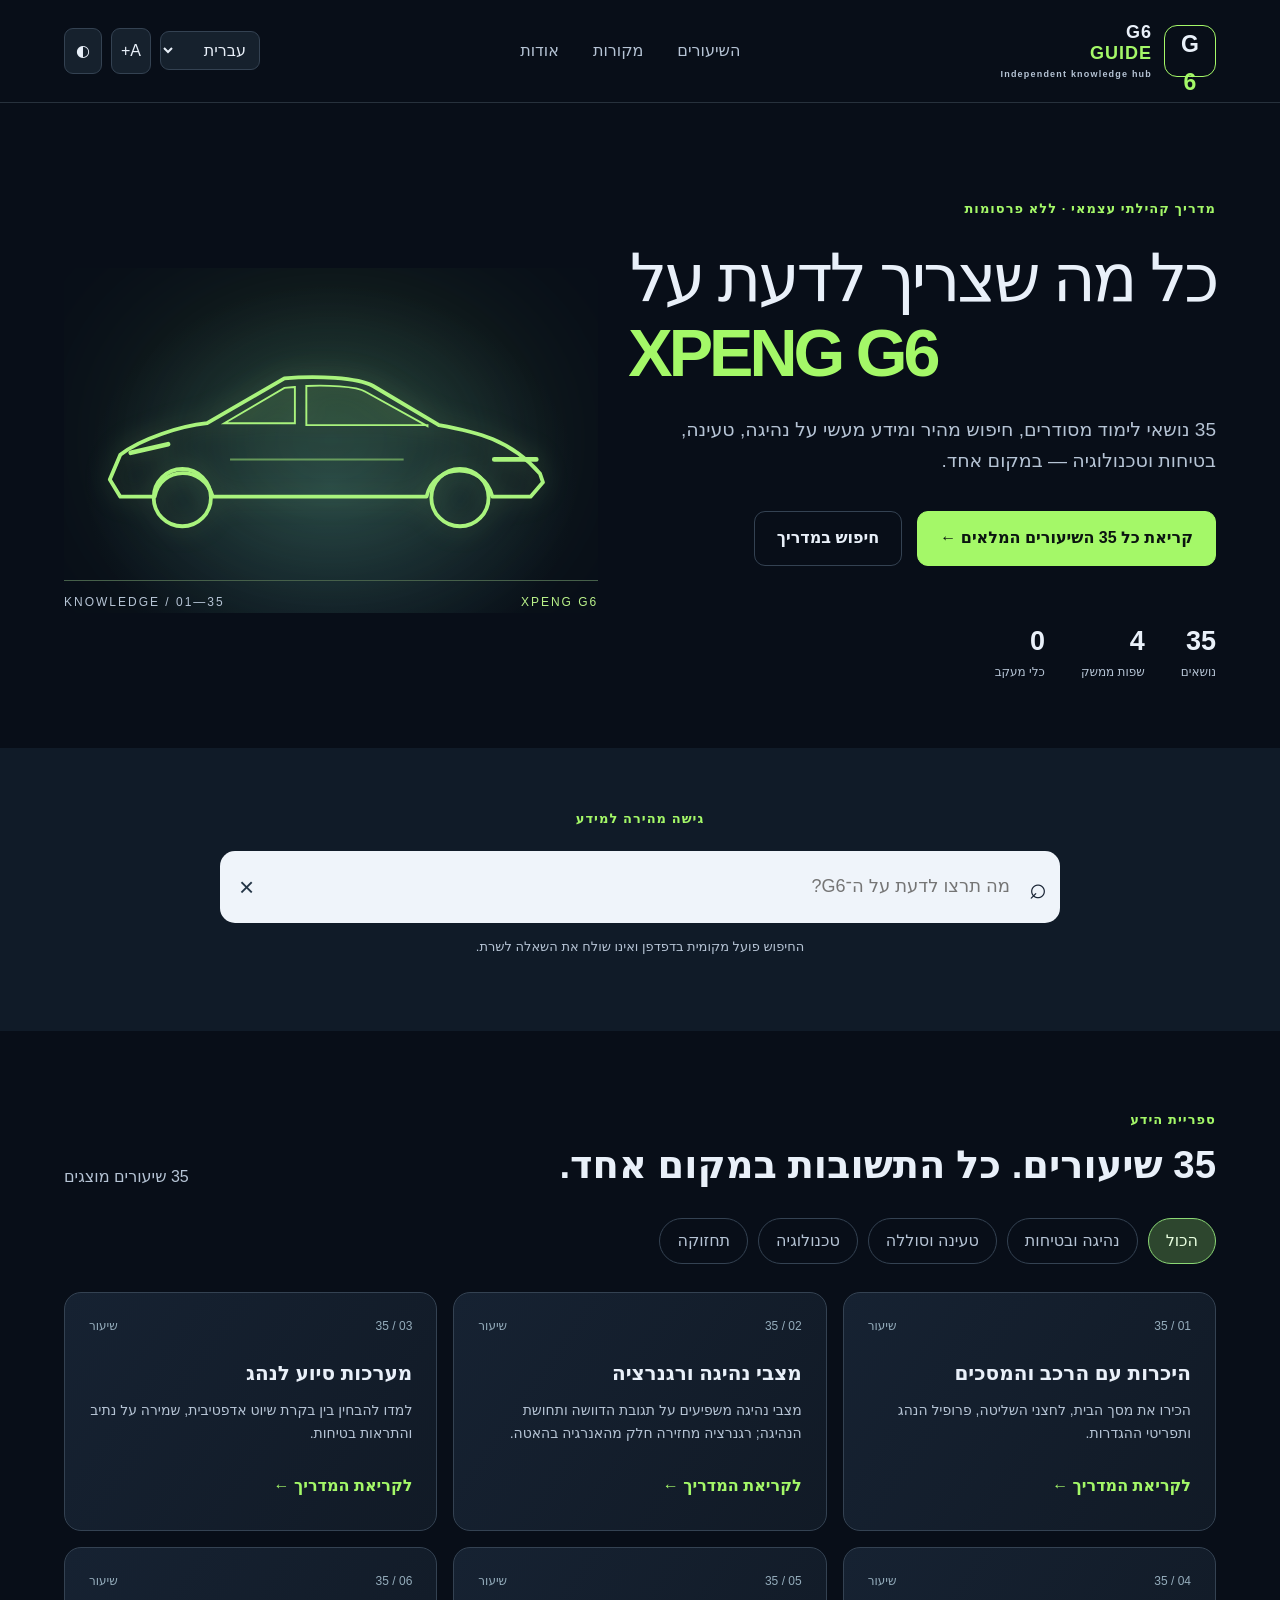
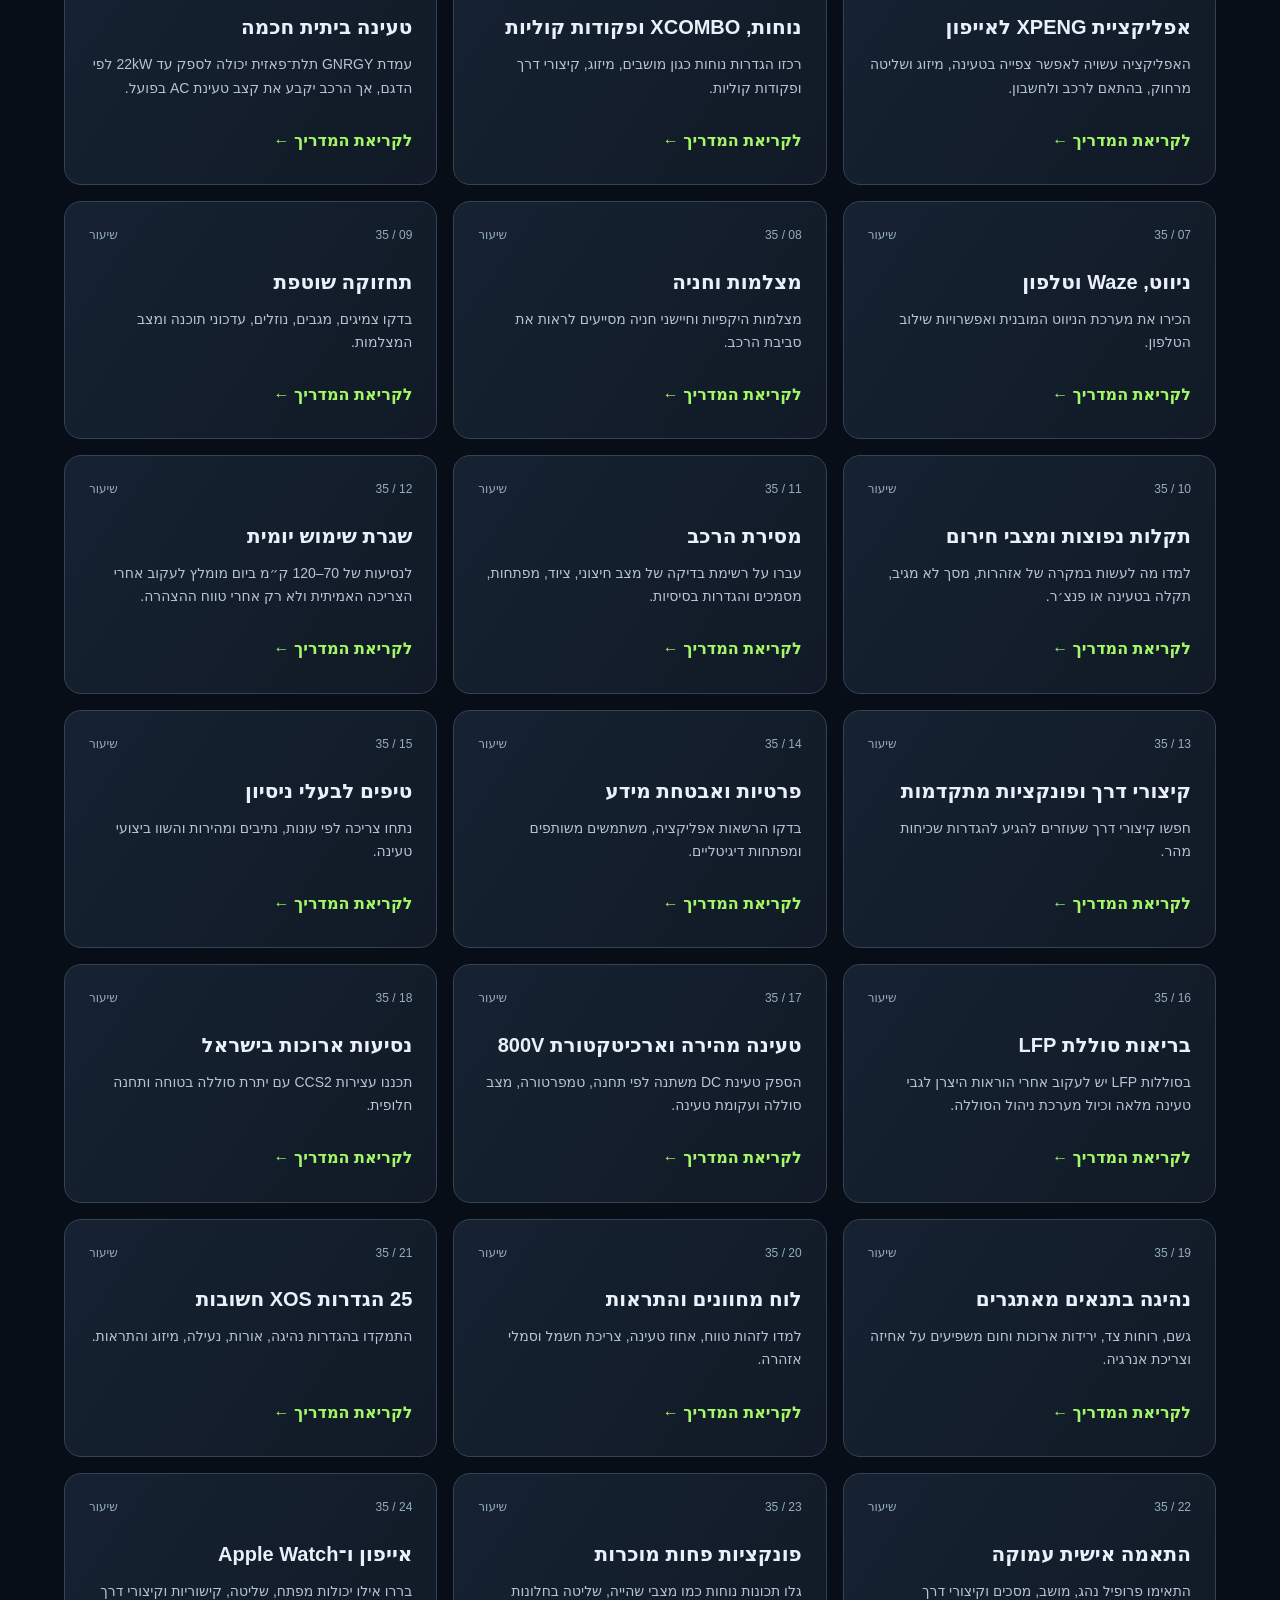
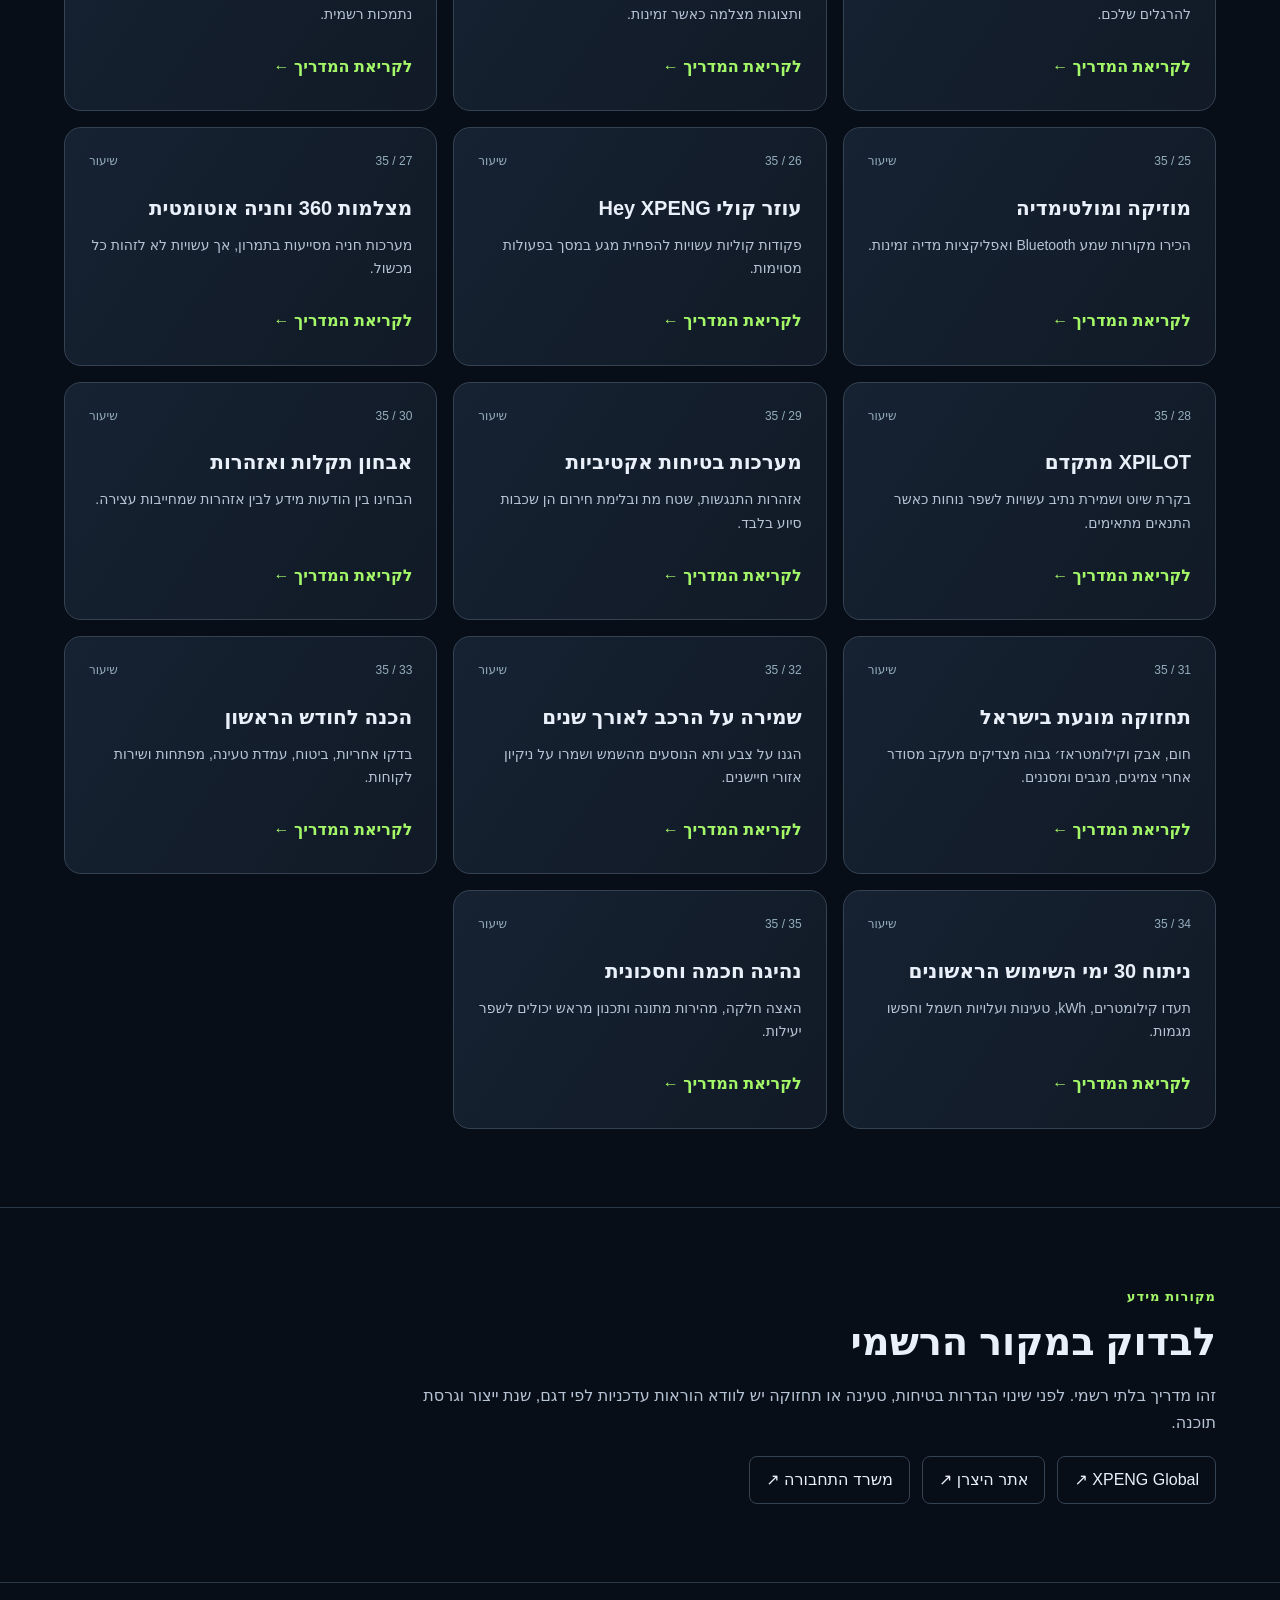
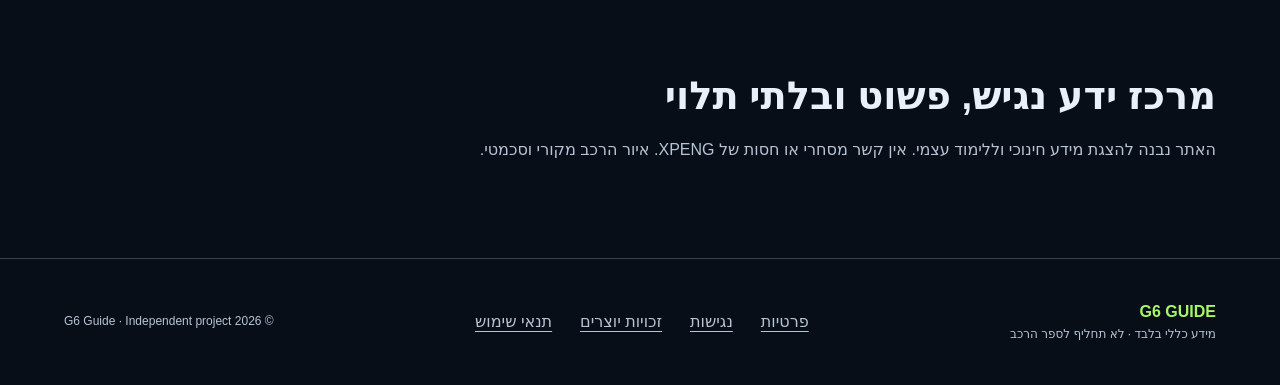
==== commit bfe715bc: "Connect homepage and full-text search to 35 expanded lesson chapters" ====
--- a/g6-guide/index.html
+++ b/g6-guide/index.html
@@ -1,8 +1,8 @@
 <!doctype html>
 <html lang="he" dir="rtl"><head><meta charset="utf-8"><meta name="viewport" content="width=device-width, initial-scale=1"><meta name="color-scheme" content="dark light"><meta name="description" content="מרכז ידע עצמאי ל־XPENG G6: 35 שיעורים, חיפוש וניווט מהיר, בארבע שפות."><title>G6 Guide | מרכז ידע לרכב XPENG G6</title><link rel="icon" href="[data-uri]" type="image/svg+xml"><style>:root{font-family:Arial,'Noto Sans',system-ui,sans-serif;color:#e9f0f9;background:#080e18;--bg:#080e18;--panel:#131d2a;--text:#e9f0f9;--muted:#b6c4d5;--accent:#a4f868;--border:#344252;scroll-behavior:smooth}*{box-sizing:border-box}body{margin:0;background:var(--bg);color:var(--text);line-height:1.65}a{color:inherit}button,input,select{font:inherit}button{cursor:pointer}a:focus-visible,button:focus-visible,input:focus-visible,select:focus-visible{outline:3px solid var(--accent);outline-offset:4px}.sr{position:absolute;width:1px;height:1px;padding:0;margin:-1px;overflow:hidden;clip:rect(0,0,0,0);white-space:nowrap;border:0}.skip{position:absolute;top:-100px;right:20px;background:var(--accent);color:#08110b;padding:12px;z-index:9}.skip:focus{top:15px}.top{max-width:1380px;margin:auto;padding:22px 5%;display:flex;align-items:center;gap:32px;border-bottom:1px solid #27313c}.brand{text-decoration:none;display:flex;align-items:center;gap:12px;white-space:nowrap}.mark{display:grid;place-items:center;width:52px;height:52px;border:1px solid var(--accent);font-weight:900;font-size:23px;border-radius:13px}.mark span{color:var(--accent)}.brand-word{display:flex;flex-direction:column;font-weight:900;font-size:18px;line-height:1.15;letter-spacing:1px}.brand-word b{color:var(--accent)}.brand-word small{font-size:9px;letter-spacing:1.2px;color:var(--muted);margin-top:6px}.topnav{display:flex;gap:34px;margin-inline:auto}.topnav a{text-decoration:none;color:var(--muted)}.topnav a:hover{color:var(--accent)}.actions{display:flex;align-items:center;gap:9px}.actions select,.mini{background:#16212d;color:var(--text);border:1px solid var(--border);border-radius:9px;padding:9px}.mini{min-width:38px}.hero{max-width:1380px;margin:auto;display:grid;grid-template-columns:1.1fr 1fr;gap:30px;padding:95px 5% 65px;min-height:590px;align-items:center}.eyebrow,.section-tag{font-size:13px;color:var(--accent);letter-spacing:.08em;font-weight:700}.hero h1{font-size:clamp(42px,5.2vw,77px);line-height:1.13;letter-spacing:-.05em;margin:22px 0}.hero h1 span{display:block;font-weight:500}.hero h1 strong{display:block;color:var(--accent);direction:ltr;text-align:start;letter-spacing:-.06em}.hero p{max-width:610px;font-size:19px;color:var(--muted)}.hero-controls{display:flex;gap:15px;flex-wrap:wrap;margin-top:35px}.primary,.secondary{display:inline-flex;align-items:center;justify-content:center;text-decoration:none;border-radius:11px;padding:13px 22px;font-weight:800}.primary{background:var(--accent);color:#0b1510;border:1px solid var(--accent)}.secondary{border:1px solid var(--border)}.hero-stats{display:flex;gap:36px;margin-top:53px}.hero-stats div{display:flex;flex-direction:column}.hero-stats b{font-size:27px}.hero-stats span{font-size:12px;color:var(--muted)}.hero-art{position:relative;min-height:345px;display:flex;align-items:center;justify-content:center;background:radial-gradient(ellipse at 50% 63%,#1a3241,transparent 65%);overflow:hidden}.glow{position:absolute;width:67%;height:190px;background:#8add6140;filter:blur(100px);border-radius:60%}.car-outline{position:relative;width:100%;color:#a9f37d;transform:scaleX(-1)}.car-outline svg{width:100%;filter:drop-shadow(0 0 12px #b6f88345)}.art-caption{position:absolute;bottom:0;left:0;right:0;display:flex;justify-content:space-between;border-top:1px solid #46604a;padding-top:12px;color:#baf28a;font-size:12px;letter-spacing:2px}.art-caption span{color:var(--muted)}.search-section{background:#101b28;padding:60px max(5%,calc((100% - 1190px)/2));text-align:center}.searchbox{display:flex;align-items:center;background:#eff4fa;color:#182333;max-width:840px;margin:22px auto 10px;padding:4px 13px;border-radius:15px;gap:13px}.searchbox span{font-size:30px}.searchbox input{border:0;flex:1;min-width:0;background:transparent;padding:17px 6px;outline:none;color:#172334;font-size:18px}.searchbox input:focus-visible{outline:3px solid #226b21;outline-offset:-4px}.clear{background:transparent;border:0;font-size:26px;color:#243546}.helper{color:var(--muted);font-size:13px}.answer{background:#1e2c3b;border:1px solid #43596e;text-align:start;margin:24px auto 0;max-width:840px;padding:20px;border-radius:14px}.answer a{color:var(--accent);text-underline-offset:3px}.content-section,.resource-section,.about-section{max-width:1380px;margin:auto;padding:78px 5%}.section-head{display:flex;justify-content:space-between;align-items:end;gap:15px}.section-head h2,.resource-section h2,.about-section h2{font-size:clamp(25px,3vw,40px);line-height:1.3;margin:10px 0 0}.counter{color:var(--muted)}.filters{display:flex;flex-wrap:wrap;gap:10px;margin:28px 0}.chip{background:transparent;color:var(--muted);border:1px solid var(--border);padding:9px 17px;border-radius:40px}.chip.active{background:#2d462e;color:#e8ffe0;border-color:#8bd875}.cards{display:grid;grid-template-columns:repeat(3,minmax(0,1fr));gap:16px}.lesson-card{background:linear-gradient(125deg,#162232,#111a26);border:1px solid var(--border);border-radius:17px;padding:24px;display:flex;flex-direction:column;min-height:205px;transition:border-color .15s}.lesson-card:hover{border-color:var(--accent)}.lesson-top{display:flex;justify-content:space-between;color:#95adbc;font-size:12px}.lesson-card h3{margin:23px 0 12px;font-size:20px;line-height:1.35}.lesson-card p{color:var(--muted);font-size:14px;margin:0 0 22px;flex:1}.lesson-card button{border:0;background:none;color:var(--accent);font-weight:700;align-self:flex-start;padding:6px 0}.resource-section{border-block:1px solid #293747}.resource-section p,.about-section p{color:var(--muted);max-width:800px}.resource-links{display:flex;gap:12px;flex-wrap:wrap;margin-top:20px}.resource-links a{border:1px solid var(--border);padding:10px 16px;border-radius:8px;text-decoration:none}footer{padding:40px 5%;max-width:1380px;margin:auto;display:flex;align-items:center;justify-content:space-between;gap:25px;flex-wrap:wrap;border-top:1px solid var(--border)}.footer-left{display:flex;flex-direction:column}.footer-left b{color:var(--accent)}.footer-left span,footer small{color:var(--muted);font-size:12px}.footer-links{display:flex;gap:16px;flex-wrap:wrap}.footer-links button{border:0;background:none;color:var(--muted);text-decoration:underline;text-underline-offset:4px}dialog{border:1px solid #62768b;border-radius:18px;background:#162231;color:var(--text);width:min(700px,calc(100% - 28px));max-height:min(85vh,850px);padding:28px;overflow:auto}dialog::backdrop{background:#020710df}.dialog-head{display:flex;justify-content:space-between;gap:18px;align-items:start}.dialog-head h2{margin:5px 0 22px}.close{background:#304152;color:white;border:0;width:38px;height:38px;border-radius:8px;font-size:25px}.detail{background:#213044;padding:18px;border-radius:10px;margin:13px 0}.detail strong{color:var(--accent)}.detail p{margin-bottom:0}.dialog-actions{display:flex;gap:22px;align-items:center;flex-wrap:wrap;margin-top:24px}.dialog-actions a{color:var(--accent)}.toast{position:fixed;bottom:20px;left:20px;background:var(--accent);color:#091409;padding:14px;border-radius:10px;z-index:10}.high{--bg:#000;--panel:#090909;--text:#fff;--muted:#f1f1f1;--border:#fff;--accent:#ffff00}.high .search-section,.high .lesson-card{background:#111}.big{font-size:120%}@media(max-width:900px){.topnav{display:none}.top{justify-content:space-between}.hero{grid-template-columns:1fr;padding-top:45px}.hero-art{min-height:240px}.cards{grid-template-columns:repeat(2,minmax(0,1fr))}}@media(max-width:600px){.top{padding:15px 4%;gap:10px}.brand-word{display:none}.actions{gap:5px}.actions select,.mini{padding:7px}.hero{padding:52px 5% 35px}.hero h1{font-size:44px}.hero p{font-size:16px}.hero-stats{gap:25px}.hero-art{min-height:190px}.search-section{padding:45px 5%}.content-section,.resource-section,.about-section{padding:55px 5%}.cards{grid-template-columns:1fr}.section-head{align-items:start;flex-direction:column}.lesson-card{min-height:175px}.art-caption{font-size:9px}}@media(prefers-reduced-motion:reduce){*,*:before,*:after{scroll-behavior:auto!important;transition:none!important}}
-</style></head>
+</style><script src="chapters-01-07.js"></script><script src="chapters-08-14.js"></script><script src="chapters-15-21.js"></script><script src="chapters-22-28.js"></script><script src="chapters-29-35.js"></script></head>
 <body><a class="skip" href="#main">דלג לתוכן הראשי</a><header class="top"><a class="brand" href="#home" aria-label="G6 Guide – Home"><span class="mark">G<span>6</span></span><span class="brand-word">G6 <b>GUIDE</b><small>Independent knowledge hub</small></span></a><nav class="topnav" aria-label="ניווט ראשי"><a href="#lessons" data-i="navLessons">השיעורים</a><a href="#sources" data-i="navSources">מקורות</a><a href="#about" data-i="navAbout">אודות</a></nav><div class="actions"><label for="lang" class="sr" data-i="language">שפה</label><select id="lang" aria-label="Language / שפה"><option value="he">עברית</option><option value="en">English</option><option value="ru">Русский</option><option value="es">Español</option></select><button id="largeText" class="mini" type="button" aria-label="הגדלת טקסט" title="הגדלת טקסט">A+</button><button id="contrast" class="mini" type="button" aria-label="ניגודיות גבוהה" title="ניגודיות גבוהה">◐</button></div></header>
-<main id="main"><section class="hero" id="home"><div class="hero-copy"><div class="eyebrow" data-i="eyebrow">מדריך קהילתי עצמאי · ללא פרסומות</div><h1><span data-i="heroLine1">כל מה שצריך לדעת על</span><strong>XPENG G6</strong></h1><p data-i="heroDesc">35 נושאי לימוד מסודרים, חיפוש מהיר ומידע מעשי על נהיגה, טעינה, בטיחות וטכנולוגיה — במקום אחד.</p><div class="hero-controls"><a class="primary" href="#lessons" data-i="explore">לגלות את כל השיעורים ↓</a><a class="secondary" href="#search" data-i="searchNow">חיפוש במדריך</a></div><div class="hero-stats"><div><b>35</b><span data-i="subjects">נושאים</span></div><div><b>4</b><span data-i="langs">שפות ממשק</span></div><div><b>0</b><span data-i="trackers">כלי מעקב</span></div></div></div><div class="hero-art" aria-hidden="true"><div class="glow"></div><div class="car-outline"><svg viewBox="0 0 560 280" fill="none" xmlns="http://www.w3.org/2000/svg"><path d="M61 179C92 143 128 135 167 128L236 87C252 78 296 76 329 79L410 126C438 129 479 142 501 159L512 185L501 203H465C459 171 414 169 404 203H180C172 167 120 166 111 203H71L58 188Z" stroke="currentColor" stroke-width="4" stroke-linejoin="round"/><path d="M179 129L244 93C253 87 287 86 306 87V128H179ZM318 88L329 89L392 126H318V88Z" fill="currentColor" fill-opacity=".07" stroke="currentColor" stroke-width="2"/><circle cx="145" cy="204" r="30" stroke="currentColor" stroke-width="4"/><circle cx="436" cy="204" r="30" stroke="currentColor" stroke-width="4"/><path d="M65 164H109M451 148L490 157" stroke="currentColor" stroke-width="5" stroke-linecap="round"/><path d="M204 164H386" stroke="currentColor" stroke-width="2" stroke-opacity=".5"/></svg></div><div class="art-caption">XPENG G6 <span>KNOWLEDGE / 01—35</span></div></div></section>
+<main id="main"><section class="hero" id="home"><div class="hero-copy"><div class="eyebrow" data-i="eyebrow">מדריך קהילתי עצמאי · ללא פרסומות</div><h1><span data-i="heroLine1">כל מה שצריך לדעת על</span><strong>XPENG G6</strong></h1><p data-i="heroDesc">35 שיעורים מורחבים עם הסברים מפורטים, חיפוש בתוך התוכן ומידע מעשי על נהיגה, טעינה, בטיחות וטכנולוגיה — במקום אחד.</p><div class="hero-controls"><a class="primary" href="./learning.html?lesson=1" data-i="explore">לגלות את כל השיעורים ↓</a><a class="secondary" href="#search" data-i="searchNow">חיפוש במדריך</a></div><div class="hero-stats"><div><b>35</b><span data-i="subjects">נושאים</span></div><div><b>4</b><span data-i="langs">שפות ממשק</span></div><div><b>0</b><span data-i="trackers">כלי מעקב</span></div></div></div><div class="hero-art" aria-hidden="true"><div class="glow"></div><div class="car-outline"><svg viewBox="0 0 560 280" fill="none" xmlns="http://www.w3.org/2000/svg"><path d="M61 179C92 143 128 135 167 128L236 87C252 78 296 76 329 79L410 126C438 129 479 142 501 159L512 185L501 203H465C459 171 414 169 404 203H180C172 167 120 166 111 203H71L58 188Z" stroke="currentColor" stroke-width="4" stroke-linejoin="round"/><path d="M179 129L244 93C253 87 287 86 306 87V128H179ZM318 88L329 89L392 126H318V88Z" fill="currentColor" fill-opacity=".07" stroke="currentColor" stroke-width="2"/><circle cx="145" cy="204" r="30" stroke="currentColor" stroke-width="4"/><circle cx="436" cy="204" r="30" stroke="currentColor" stroke-width="4"/><path d="M65 164H109M451 148L490 157" stroke="currentColor" stroke-width="5" stroke-linecap="round"/><path d="M204 164H386" stroke="currentColor" stroke-width="2" stroke-opacity=".5"/></svg></div><div class="art-caption">XPENG G6 <span>KNOWLEDGE / 01—35</span></div></div></section>
 <section class="search-section" id="search"><div class="section-tag" data-i="fastAccess">גישה מהירה למידע</div><div class="searchbox"><label class="sr" for="query" data-i="searchLabel">חיפוש</label><span aria-hidden="true">⌕</span><input id="query" type="search" autocomplete="off" placeholder="מה תרצו לדעת על ה־G6?" aria-describedby="searchHelp"><button id="clearSearch" type="button" class="clear" aria-label="נקה חיפוש">×</button></div><p id="searchHelp" class="helper" data-i="searchHelp">החיפוש פועל מקומית בדפדפן ואינו שולח את השאלה לשרת.</p><div id="answer" class="answer" aria-live="polite" hidden></div></section>
 <section class="content-section" id="lessons"><div class="section-head"><div><div class="section-tag" data-i="curriculum">ספריית הידע</div><h2 data-i="allLessons">35 שיעורים. כל התשובות במקום אחד.</h2></div><div class="counter" id="count" aria-live="polite"></div></div><div class="filters" role="group" aria-label="סינון נושאים"><button class="chip active" aria-pressed="true" data-filter="all" data-i="all">הכול</button><button class="chip" aria-pressed="false" data-filter="drive" data-i="drive">נהיגה ובטיחות</button><button class="chip" aria-pressed="false" data-filter="charge" data-i="charge">טעינה וסוללה</button><button class="chip" aria-pressed="false" data-filter="tech" data-i="tech">טכנולוגיה</button><button class="chip" aria-pressed="false" data-filter="care" data-i="care">תחזוקה</button></div><div id="cards" class="cards"></div></section>
 <section class="resource-section" id="sources"><div class="section-tag" data-i="sourceTitle">מקורות מידע</div><h2 data-i="verified">לבדוק במקור הרשמי</h2><p data-i="sourceDesc">זהו מדריך בלתי רשמי. לפני שינוי הגדרות בטיחות, טעינה או תחזוקה יש לוודא הוראות עדכניות לפי דגם, שנת ייצור וגרסת תוכנה.</p><div class="resource-links"><a href="https://www.xpeng.com/" target="_blank" rel="noopener noreferrer">XPENG Global ↗</a><a href="https://www.xpeng.com/" target="_blank" rel="noopener noreferrer" data-i="official">אתר היצרן</a><a href="https://www.gov.il/he/departments/ministry_of_transport_and_road_safety/govil-landing-page" target="_blank" rel="noopener noreferrer" data-i="transport">משרד התחבורה ↗</a></div></section>
@@ -13,7 +13,7 @@
 <script type="application/json" id="g6-lessons">[{"id":1,"title":{"he":"היכרות עם הרכב והמסכים","en":"Getting started and displays","ru":"Знакомство с автомобилем и экранами","es":"Introducción y pantallas"},"intro":"הכירו את מסך הבית, לחצני השליטה, פרופיל הנהג ותפריטי ההגדרות.","tip":"התחילו בהגדרות התצוגה, השפה והתראות הבטיחות; השאירו מערכות בטיחות פעילות.","caution":"המיקום והשם המדויק של ההגדרות עשויים להשתנות לפי גרסת XOS."},{"id":2,"title":{"he":"מצבי נהיגה ורגנרציה","en":"Driving modes and regeneration","ru":"Режимы вождения и рекуперация","es":"Modos de conducción y regeneración"},"intro":"מצבי נהיגה משפיעים על תגובת הדוושה ותחושת הנהיגה; רגנרציה מחזירה חלק מהאנרגיה בהאטה.","tip":"בחרו מצב נוח ונסו שינויי רגנרציה במקום בטוח בלבד, בהתאם למדריך הרכב.","caution":"רגנרציה אינה מחליפה שימוש בבלמים לפי הצורך."},{"id":3,"title":{"he":"מערכות סיוע לנהג","en":"Driver assistance","ru":"Помощь водителю","es":"Asistencia al conductor"},"intro":"למדו להבחין בין בקרת שיוט אדפטיבית, שמירה על נתיב והתראות בטיחות.","tip":"הנהג אחראי תמיד לשליטה ברכב, גם כאשר מערכות הסיוע פועלות.","caution":"זמינות מערכות משתנה לפי רמת הגימור, המדינה והגרסה."},{"id":4,"title":{"he":"אפליקציית XPENG לאייפון","en":"XPENG iPhone app","ru":"Приложение XPENG для iPhone","es":"App XPENG para iPhone"},"intro":"האפליקציה עשויה לאפשר צפייה בטעינה, מיזוג ושליטה מרחוק, בהתאם לרכב ולחשבון.","tip":"אבטחו את חשבון המשתמש והשתמשו רק באפליקציה הרשמית.","caution":"מפתחות דיגיטליים ופונקציות מרחוק אינם זמינים בכל שוק."},{"id":5,"title":{"he":"נוחות, XCOMBO ופקודות קוליות","en":"Comfort, XCOMBO and voice","ru":"Комфорт, XCOMBO и голос","es":"Confort, XCOMBO y voz"},"intro":"רכזו הגדרות נוחות כגון מושבים, מיזוג, קיצורי דרך ופקודות קוליות.","tip":"צרו שגרות פשוטות שאינן מסיחות את הדעת בזמן נהיגה.","caution":"זמינות XCOMBO ופקודות קוליות תלויה בגרסת התוכנה."},{"id":6,"title":{"he":"טעינה ביתית חכמה","en":"Smart home charging","ru":"Умная домашняя зарядка","es":"Carga doméstica inteligente"},"intro":"עמדת GNRGY תלת־פאזית יכולה לספק עד 22kW לפי הדגם, אך הרכב יקבע את קצב טעינת AC בפועל.","tip":"תזמנו טעינה לשעות תעריף מוזל רק לאחר בדיקת מסלול החשמל המופעל בפועל.","caution":"עבודות חשמל והתקנה יבוצעו בידי חשמלאי מוסמך."},{"id":7,"title":{"he":"ניווט, Waze וטלפון","en":"Navigation and phone","ru":"Навигация и телефон","es":"Navegación y teléfono"},"intro":"הכירו את מערכת הניווט המובנית ואפשרויות שילוב הטלפון.","tip":"הגדירו יעד לפני תחילת הנסיעה והעדיפו הנחיות קוליות.","caution":"CarPlay ותצוגה מפוצלת תלויים במפרט ובגרסה."},{"id":8,"title":{"he":"מצלמות וחניה","en":"Cameras and parking","ru":"Камеры и парковка","es":"Cámaras y aparcamiento"},"intro":"מצלמות היקפיות וחיישני חניה מסייעים לראות את סביבת הרכב.","tip":"השתמשו במראות ובמבט ישיר ולא רק במצלמות.","caution":"עדשות מלוכלכות או תאורה קשה עלולות לפגוע בזיהוי."},{"id":9,"title":{"he":"תחזוקה שוטפת","en":"Routine maintenance","ru":"Регулярное обслуживание","es":"Mantenimiento habitual"},"intro":"בדקו צמיגים, מגבים, נוזלים, עדכוני תוכנה ומצב המצלמות.","tip":"פעלו לפי לוח הטיפולים של היבואן ותיעוד הרכב.","caution":"אין לפתוח מערכות מתח גבוה באופן עצמאי."},{"id":10,"title":{"he":"תקלות נפוצות ומצבי חירום","en":"Common faults and emergencies","ru":"Неисправности и аварийные ситуации","es":"Fallos y emergencias"},"intro":"למדו מה לעשות במקרה של אזהרות, מסך לא מגיב, תקלה בטעינה או פנצ׳ר.","tip":"עצרו בבטחה והיעזרו בשירות מורשה כאשר מופיעה התראת בטיחות חמורה.","caution":"גרירה וטיפול בסוללה מחייבים עמידה בהוראות היצרן."},{"id":11,"title":{"he":"מסירת הרכב","en":"Vehicle delivery checklist","ru":"Приёмка автомобиля","es":"Entrega del vehículo"},"intro":"עברו על רשימת בדיקה של מצב חיצוני, ציוד, מפתחות, מסמכים והגדרות בסיסיות.","tip":"בצעו בדיקת טעינה וקישור אפליקציה עם נציג המסירה.","caution":"תעדו בכתב ליקויים לפני אישור מסירה."},{"id":12,"title":{"he":"שגרת שימוש יומית","en":"Daily driving routine","ru":"Ежедневное использование","es":"Rutina diaria"},"intro":"לנסיעות של 70–120 ק״מ ביום מומלץ לעקוב אחרי הצריכה האמיתית ולא רק אחרי טווח ההצהרה.","tip":"שלבו תכנון טעינה לילי, מיזוג מוקדם ובדיקת מצב סוללה.","caution":"התאימו את שגרת הטעינה לכימיית הסוללה ולהוראות הרכב."},{"id":13,"title":{"he":"קיצורי דרך ופונקציות מתקדמות","en":"Shortcuts and advanced features","ru":"Быстрые команды и функции","es":"Atajos y funciones avanzadas"},"intro":"חפשו קיצורי דרך שעוזרים להגיע להגדרות שכיחות מהר.","tip":"מומלץ לשמור גישה מהירה למיזוג, מצלמות וטעינה לפי הצורך.","caution":"מיקום קיצורי הדרך עלול להשתנות אחרי עדכון XOS."},{"id":14,"title":{"he":"פרטיות ואבטחת מידע","en":"Privacy and security","ru":"Конфиденциальность и защита","es":"Privacidad y seguridad"},"intro":"בדקו הרשאות אפליקציה, משתמשים משותפים ומפתחות דיגיטליים.","tip":"מחקו גישה של משתמשים קודמים והשתמשו בסיסמה חזקה.","caution":"לבדיקת נתונים שמועברים ליצרן, עיינו במדיניות הרשמית העדכנית."},{"id":15,"title":{"he":"טיפים לבעלי ניסיון","en":"Experienced owner tips","ru":"Советы опытным владельцам","es":"Consejos para usuarios expertos"},"intro":"נתחו צריכה לפי עונות, נתיבים ומהירות והשוו ביצועי טעינה.","tip":"זיהוי מגמות חריגות מוקדם עשוי לסייע בתחזוקה.","caution":"שמרו נתוני צריכה באופן מקומי בלי פרטים מזהים."},{"id":16,"title":{"he":"בריאות סוללת LFP","en":"LFP battery health","ru":"Состояние батареи LFP","es":"Salud de la batería LFP"},"intro":"בסוללות LFP יש לעקוב אחרי הוראות היצרן לגבי טעינה מלאה וכיול מערכת ניהול הסוללה.","tip":"הימנעו מחשיפה ממושכת לחום קיצוני ומאחסון ממושך בסוללה כמעט ריקה.","caution":"הרכב הסוללה והנחיות הטעינה חייבים להיבדק לפי רכבכם בפועל."},{"id":17,"title":{"he":"טעינה מהירה וארכיטקטורת 800V","en":"Fast charging and 800V","ru":"Быстрая зарядка и 800 В","es":"Carga rápida y 800 V"},"intro":"הספק טעינת DC משתנה לפי תחנה, טמפרטורה, מצב סוללה ועקומת טעינה.","tip":"בדקו הספק בפועל באפליקציה או במסך ולא רק הספק מרבי בפרסום.","caution":"לא כל גרסת G6 תומכת באותו קצב טעינה."},{"id":18,"title":{"he":"נסיעות ארוכות בישראל","en":"Long trips in Israel","ru":"Дальние поездки по Израилю","es":"Viajes largos por Israel"},"intro":"תכננו עצירות CCS2 עם יתרת סוללה בטוחה ותחנה חלופית.","tip":"קחו בחשבון עליות, רוחות, מזג אוויר, מהירות ועומס.","caution":"לפני היציאה ודאו זמינות ומחיר טעינה במקור עדכני."},{"id":19,"title":{"he":"נהיגה בתנאים מאתגרים","en":"Driving in challenging conditions","ru":"Вождение в сложных условиях","es":"Conducción en condiciones difíciles"},"intro":"גשם, רוחות צד, ירידות ארוכות וחום משפיעים על אחיזה וצריכת אנרגיה.","tip":"התאימו מהירות, מרחק ונהיגה לתנאי הדרך.","caution":"אל תסתמכו על מערכות סיוע כשהראות או סימון הנתיבים לקויים."},{"id":20,"title":{"he":"לוח מחוונים והתראות","en":"Dashboard and warnings","ru":"Панель приборов и предупреждения","es":"Panel e indicadores"},"intro":"למדו לזהות טווח, אחוז טעינה, צריכת חשמל וסמלי אזהרה.","tip":"בדקו את משמעות הסמל במדריך הרכב לפני פעולה.","caution":"התראת בלמים או מערכת מתח גבוה מחייבת התייחסות מיידית."},{"id":21,"title":{"he":"25 הגדרות XOS חשובות","en":"25 useful XOS settings","ru":"25 важных настроек XOS","es":"25 ajustes útiles de XOS"},"intro":"התמקדו בהגדרות נהיגה, אורות, נעילה, מיזוג והתראות.","tip":"כדאי לקבוע העדפות כשהרכב חונה ולא תוך כדי נהיגה.","caution":"עדכוני תוכנה משנים תפריטים ואפשרויות."},{"id":22,"title":{"he":"התאמה אישית עמוקה","en":"Deep personalization","ru":"Персонализация","es":"Personalización avanzada"},"intro":"התאימו פרופיל נהג, מושב, מסכים וקיצורי דרך להרגלים שלכם.","tip":"הגדירו את ההעדפות לפני נסיעה ושמרו גיבוי היכן שמתאפשר.","caution":"פרופילים ושגרות עשויים להיות מקושרים לחשבון."},{"id":23,"title":{"he":"פונקציות פחות מוכרות","en":"Lesser-known functions","ru":"Малоизвестные функции","es":"Funciones menos conocidas"},"intro":"גלו תכונות נוחות כמו מצבי שהייה, שליטה בחלונות ותצוגות מצלמה כאשר זמינות.","tip":"לכל פעולה יש לבדוק את תנאי הבטיחות המתוארים במדריך.","caution":"אין להניח שתכונה המופיעה בסרטון מחו״ל זמינה בישראל."},{"id":24,"title":{"he":"אייפון ו־Apple Watch","en":"iPhone and Apple Watch","ru":"iPhone и Apple Watch","es":"iPhone y Apple Watch"},"intro":"בררו אילו יכולות מפתח, שליטה, קישוריות וקיצורי דרך נתמכות רשמית.","tip":"חיבור Bluetooth אינו מבטיח תמיכה במפתח דיגיטלי או פקודות שעון.","caution":"בדקו זכאות לפי גרסת הרכב, XOS והאפליקציה."},{"id":25,"title":{"he":"מוזיקה ומולטימדיה","en":"Music and multimedia","ru":"Музыка и мультимедиа","es":"Música y multimedia"},"intro":"הכירו מקורות שמע Bluetooth ואפליקציות מדיה זמינות.","tip":"הגדירו עוצמה ושמע מראש כדי להימנע מהסחת דעת.","caution":"זמינות שירותי מוזיקה משתנה לפי אזור והרשאות."},{"id":26,"title":{"he":"עוזר קולי Hey XPENG","en":"Hey XPENG voice assistant","ru":"Голосовой помощник Hey XPENG","es":"Asistente de voz Hey XPENG"},"intro":"פקודות קוליות עשויות להפחית מגע במסך בפעולות מסוימות.","tip":"נסו פקודות קצרות רק כאשר התמיכה בשפה ובפעולה אומתה.","caution":"תמיכה בעברית אינה מובטחת."},{"id":27,"title":{"he":"מצלמות 360 וחניה אוטומטית","en":"360 cameras and auto parking","ru":"Камеры 360 и автопарковка","es":"Cámaras 360 y aparcamiento automático"},"intro":"מערכות חניה מסייעות בתמרון, אך עשויות לא לזהות כל מכשול.","tip":"תמיד ודאו שהמסלול פנוי ושמרו שליטה על הרכב.","caution":"חניה מרחוק זמינה רק ברכבים וגרסאות נתמכים."},{"id":28,"title":{"he":"XPILOT מתקדם","en":"Advanced XPILOT","ru":"Расширенный XPILOT","es":"XPILOT avanzado"},"intro":"בקרת שיוט ושמירת נתיב עשויות לשפר נוחות כאשר התנאים מתאימים.","tip":"יש להשגיח על הכביש וההגה בכל רגע.","caution":"כינויים כמו ACC, LCC ו־ALC אינם מעידים בהכרח על זמינות מקומית."},{"id":29,"title":{"he":"מערכות בטיחות אקטיביות","en":"Active safety systems","ru":"Активная безопасность","es":"Seguridad activa"},"intro":"אזהרות התנגשות, שטח מת ובלימת חירום הן שכבות סיוע בלבד.","tip":"למדו את המשמעות של כל התראה במדריך הרשמי.","caution":"מערכות בטיחות מוגבלות בתנאי מזג אוויר וזיהוי קשים."},{"id":30,"title":{"he":"אבחון תקלות ואזהרות","en":"Diagnostics and warnings","ru":"Диагностика и предупреждения","es":"Diagnóstico y avisos"},"intro":"הבחינו בין הודעות מידע לבין אזהרות שמחייבות עצירה.","tip":"צלמו או רשמו קוד שגיאה לאחר עצירה בטוחה ופנו לשירות לפי הצורך.","caution":"אין לאפס תקלות בטיחות כדי להמשיך בנסיעה בלי אבחון."},{"id":31,"title":{"he":"תחזוקה מונעת בישראל","en":"Preventive care in Israel","ru":"Профилактика в Израиле","es":"Mantenimiento preventivo en Israel"},"intro":"חום, אבק וקילומטראז׳ גבוה מצדיקים מעקב מסודר אחרי צמיגים, מגבים ומסננים.","tip":"בצעו טיפול לפי הנחיות היבואן ולא לפי שמועות ברשת.","caution":"לחץ האוויר הנכון מופיע על מדבקת הרכב או במדריך."},{"id":32,"title":{"he":"שמירה על הרכב לאורך שנים","en":"Long-term vehicle care","ru":"Долгосрочный уход","es":"Cuidado a largo plazo"},"intro":"הגנו על צבע ותא הנוסעים מהשמש ושמרו על ניקיון אזורי חיישנים.","tip":"תעדו טיפולים ובדיקות כדי לשמר היסטוריית שימוש.","caution":"הימנעו משטיפה ישירה בלחץ גבוה על אזורים רגישים אם היצרן אוסר."},{"id":33,"title":{"he":"הכנה לחודש הראשון","en":"Preparing for the first month","ru":"Подготовка к первому месяцу","es":"Preparación para el primer mes"},"intro":"בדקו אחריות, ביטוח, עמדת טעינה, מפתחות ושירות לקוחות.","tip":"צרו רשימת הגדרות אישיות ומשימות למסירה.","caution":"לפני התקנת אפליקציות ודאו שהן רשמיות."},{"id":34,"title":{"he":"ניתוח 30 ימי השימוש הראשונים","en":"First 30 days analysis","ru":"Анализ первых 30 дней","es":"Análisis de los primeros 30 días"},"intro":"תעדו קילומטרים, kWh, טעינות ועלויות חשמל וחפשו מגמות.","tip":"השוו צריכת קוט״ש ל־100 ק״מ בין סוגי נסיעה.","caution":"עלות חשמל תלויה בתעריף המעודכן ובתנאי הספק."},{"id":35,"title":{"he":"נהיגה חכמה וחסכונית","en":"Efficient driving","ru":"Экономичное вождение","es":"Conducción eficiente"},"intro":"האצה חלקה, מהירות מתונה ותכנון מראש יכולים לשפר יעילות.","tip":"בדקו את הטווח הדינמי ולא רק את הטווח הנקוב.","caution":"אין לחסוך אנרגיה על חשבון בטיחות או נוחות חיונית."}]</script>
 <script>
 const translations={
-he:{navLessons:'השיעורים',navSources:'מקורות',navAbout:'אודות',language:'שפה',eyebrow:'מדריך קהילתי עצמאי · ללא פרסומות',heroLine1:'כל מה שצריך לדעת על',heroDesc:'35 נושאי לימוד מסודרים, חיפוש מהיר ומידע מעשי על נהיגה, טעינה, בטיחות וטכנולוגיה — במקום אחד.',explore:'לגלות את כל השיעורים ↓',searchNow:'חיפוש במדריך',subjects:'נושאים',langs:'שפות ממשק',trackers:'כלי מעקב',fastAccess:'גישה מהירה למידע',searchLabel:'חיפוש',placeholder:'מה תרצו לדעת על ה־G6?',searchHelp:'החיפוש פועל מקומית בדפדפן ואינו שולח את השאלה לשרת.',curriculum:'ספריית הידע',allLessons:'35 שיעורים. כל התשובות במקום אחד.',all:'הכול',drive:'נהיגה ובטיחות',charge:'טעינה וסוללה',tech:'טכנולוגיה',care:'תחזוקה',sourceTitle:'מקורות מידע',verified:'לבדוק במקור הרשמי',sourceDesc:'זהו מדריך בלתי רשמי. לפני שינוי הגדרות בטיחות, טעינה או תחזוקה יש לוודא הוראות עדכניות לפי דגם, שנת ייצור וגרסת תוכנה.',official:'אתר היצרן ↗',transport:'משרד התחבורה ↗',aboutTitle:'מרכז ידע נגיש, פשוט ובלתי תלוי',aboutDesc:'האתר נבנה להצגת מידע חינוכי וללימוד עצמי. אין קשר מסחרי או חסות של XPENG. איור הרכב מקורי וסכמטי.',footerNotice:'מידע כללי בלבד · לא תחליף לספר הרכב',privacy:'פרטיות',accessibility:'נגישות',copyright:'זכויות יוצרים',terms:'תנאי שימוש',copyLink:'העתקת קישור לשיעור',manufacturer:'למקור הרשמי ↗',lesson:'שיעור',read:'לקריאת המדריך ←',shown:'שיעורים מוצגים',intro:'עיקרי הנושא',tip:'מה מומלץ לעשות',caution:'חשוב לדעת',hebrewNote:'פירוט השיעור זמין כעת בעברית. כותרות וניווט זמינים בשפה שבחרת.',none:'לא נמצאו תוצאות במדריך המקומי.',external:'אפשר להמשיך לחיפוש מידע באינטרנט או למנוע תשובות AI חיצוני. השאלה תועבר לשירות החיצוני רק בלחיצה.',web:'חיפוש ברשת ↗',ai:'שאלו מנוע AI חיצוני ↗',found:'תוצאות מתאימות במדריך',copied:'הקישור הועתק',privacyBody:'האתר אינו דורש חשבון, אינו מכיל עוגיות מעקב, אנליטיקה או פרסומות ואינו שולח שאילתות חיפוש לשרת מטעמנו. בחירת שפה והעדפות נגישות נשמרות רק בדפדפן שלכם באמצעות localStorage. ספק האחסון עשוי לעבד כתובות IP ונתוני גישה טכניים להפעלת האתר ואבטחתו. לחיצה על קישור חיצוני מעבירה אתכם לאתר אחר, שמדיניות הפרטיות שלו חלה על הביקור. לא מוזן כאן מידע אישי, רפואי או רגיש לשירותי AI. יש לעדכן פרטים אלה בהתאם לאחסון בפועל לפני פרסום.',accessibilityBody:'האתר פותח במטרה לעמוד בעקרונות WCAG 2.2 AA ובתקן הישראלי 5568: מבנה סמנטי, תמיכה במקלדת, קישור לדילוג לתוכן, ניגודיות, שינוי גודל טקסט, תמיכה ב־RTL ומצבי מסך שונים. לא בוצעה עדיין ביקורת נגישות חיצונית או בדיקה מקיפה של קוראי מסך. תכני השיעורים המפורטים זמינים בשלב זה בעברית בלבד. יש להוסיף פרטי אחראי נגישות וערוץ דיווח לפניות לפני השקה ציבורית. עדכון: 9 בנובמבר 2026.',copyrightBody:'תוכן הסיכומים ונכסי העיצוב נוצרו במיוחד עבור הפרויקט. XPENG וסימני מסחר אחרים הם רכוש בעליהם. האתר אינו קשור ליצרן, אינו מציג צילום מוצר רשמי ואינו מעתיק מדריכים או תמונות מוגנות. אין להעלות לאתר תוכן של אחרים ללא רשות או רישיון מתאים.',termsBody:'המידע כללי, לצורכי לימוד בלבד, ועשוי להשתנות לפי גרסת הרכב, התוכנה ומדינת השיווק. במקרה של סתירה, הוראות היצרן, היבואן והרשויות הן הקובעות. אין לבצע פעולות בטיחות, חשמל או תיקון על סמך האתר בלבד. שירותי חיפוש ו־AI חיצוניים אינם חלק מהאתר.'},
+he:{navLessons:'השיעורים',navSources:'מקורות',navAbout:'אודות',language:'שפה',eyebrow:'מדריך קהילתי עצמאי · ללא פרסומות',heroLine1:'כל מה שצריך לדעת על',heroDesc:'35 נושאי לימוד מסודרים, חיפוש מהיר ומידע מעשי על נהיגה, טעינה, בטיחות וטכנולוגיה — במקום אחד.',explore:'קריאת כל 35 השיעורים המלאים ←',searchNow:'חיפוש במדריך',subjects:'נושאים',langs:'שפות ממשק',trackers:'כלי מעקב',fastAccess:'גישה מהירה למידע',searchLabel:'חיפוש',placeholder:'מה תרצו לדעת על ה־G6?',searchHelp:'החיפוש פועל מקומית בדפדפן ואינו שולח את השאלה לשרת.',curriculum:'ספריית הידע',allLessons:'35 שיעורים. כל התשובות במקום אחד.',all:'הכול',drive:'נהיגה ובטיחות',charge:'טעינה וסוללה',tech:'טכנולוגיה',care:'תחזוקה',sourceTitle:'מקורות מידע',verified:'לבדוק במקור הרשמי',sourceDesc:'זהו מדריך בלתי רשמי. לפני שינוי הגדרות בטיחות, טעינה או תחזוקה יש לוודא הוראות עדכניות לפי דגם, שנת ייצור וגרסת תוכנה.',official:'אתר היצרן ↗',transport:'משרד התחבורה ↗',aboutTitle:'מרכז ידע נגיש, פשוט ובלתי תלוי',aboutDesc:'האתר נבנה להצגת מידע חינוכי וללימוד עצמי. אין קשר מסחרי או חסות של XPENG. איור הרכב מקורי וסכמטי.',footerNotice:'מידע כללי בלבד · לא תחליף לספר הרכב',privacy:'פרטיות',accessibility:'נגישות',copyright:'זכויות יוצרים',terms:'תנאי שימוש',copyLink:'העתקת קישור לשיעור',manufacturer:'למקור הרשמי ↗',lesson:'שיעור',read:'לקריאת המדריך ←',shown:'שיעורים מוצגים',intro:'עיקרי הנושא',tip:'מה מומלץ לעשות',caution:'חשוב לדעת',hebrewNote:'פירוט השיעור זמין כעת בעברית. כותרות וניווט זמינים בשפה שבחרת.',none:'לא נמצאו תוצאות במדריך המקומי.',external:'אפשר להמשיך לחיפוש מידע באינטרנט או למנוע תשובות AI חיצוני. השאלה תועבר לשירות החיצוני רק בלחיצה.',web:'חיפוש ברשת ↗',ai:'שאלו מנוע AI חיצוני ↗',found:'תוצאות מתאימות במדריך',copied:'הקישור הועתק',privacyBody:'האתר אינו דורש חשבון, אינו מכיל עוגיות מעקב, אנליטיקה או פרסומות ואינו שולח שאילתות חיפוש לשרת מטעמנו. בחירת שפה והעדפות נגישות נשמרות רק בדפדפן שלכם באמצעות localStorage. ספק האחסון עשוי לעבד כתובות IP ונתוני גישה טכניים להפעלת האתר ואבטחתו. לחיצה על קישור חיצוני מעבירה אתכם לאתר אחר, שמדיניות הפרטיות שלו חלה על הביקור. לא מוזן כאן מידע אישי, רפואי או רגיש לשירותי AI. יש לעדכן פרטים אלה בהתאם לאחסון בפועל לפני פרסום.',accessibilityBody:'האתר פותח במטרה לעמוד בעקרונות WCAG 2.2 AA ובתקן הישראלי 5568: מבנה סמנטי, תמיכה במקלדת, קישור לדילוג לתוכן, ניגודיות, שינוי גודל טקסט, תמיכה ב־RTL ומצבי מסך שונים. לא בוצעה עדיין ביקורת נגישות חיצונית או בדיקה מקיפה של קוראי מסך. תכני השיעורים המפורטים זמינים בשלב זה בעברית בלבד. יש להוסיף פרטי אחראי נגישות וערוץ דיווח לפניות לפני השקה ציבורית. עדכון: 9 בנובמבר 2026.',copyrightBody:'תוכן הסיכומים ונכסי העיצוב נוצרו במיוחד עבור הפרויקט. XPENG וסימני מסחר אחרים הם רכוש בעליהם. האתר אינו קשור ליצרן, אינו מציג צילום מוצר רשמי ואינו מעתיק מדריכים או תמונות מוגנות. אין להעלות לאתר תוכן של אחרים ללא רשות או רישיון מתאים.',termsBody:'המידע כללי, לצורכי לימוד בלבד, ועשוי להשתנות לפי גרסת הרכב, התוכנה ומדינת השיווק. במקרה של סתירה, הוראות היצרן, היבואן והרשויות הן הקובעות. אין לבצע פעולות בטיחות, חשמל או תיקון על סמך האתר בלבד. שירותי חיפוש ו־AI חיצוניים אינם חלק מהאתר.'},
 en:{navLessons:'Lessons',navSources:'Sources',navAbout:'About',language:'Language',eyebrow:'Independent community guide · No ads',heroLine1:'Everything you need to know about',heroDesc:'35 organized topics, fast search and practical guidance on driving, charging, safety and technology.',explore:'Browse all lessons ↓',searchNow:'Search the guide',subjects:'Topics',langs:'UI languages',trackers:'Trackers',fastAccess:'Find information quickly',searchLabel:'Search',placeholder:'What do you want to know about the G6?',searchHelp:'Search runs in your browser. Queries are not sent to our server.',curriculum:'Knowledge library',allLessons:'35 lessons. One knowledge hub.',all:'All',drive:'Driving & safety',charge:'Charging & battery',tech:'Technology',care:'Maintenance',sourceTitle:'Sources',verified:'Check the official source',sourceDesc:'This is an unofficial guide. Check up-to-date instructions for your exact model, year and software version before making safety, charging or maintenance changes.',official:'Manufacturer website ↗',transport:'Israel transport ministry ↗',aboutTitle:'Accessible, clear, independent knowledge',aboutDesc:'This educational guide is not endorsed or sponsored by XPENG. The car illustration is original and schematic.',footerNotice:'General information · Not a substitute for the owner’s manual',privacy:'Privacy',accessibility:'Accessibility',copyright:'Copyright',terms:'Terms',copyLink:'Copy lesson link',manufacturer:'Official source ↗',lesson:'Lesson',read:'Read lesson →',shown:'lessons shown',intro:'Topic overview',tip:'Practical guidance',caution:'Important',hebrewNote:'The detailed lesson is currently available in Hebrew. Navigation and titles are available in your language.',none:'No matching local content found.',external:'Continue via web search or an external AI answer engine. Your query will be shared only if you click through.',web:'Search the web ↗',ai:'Ask external AI ↗',found:'Matching lessons',copied:'Link copied',privacyBody:'No account, ads, tracking cookies or analytics. Search stays in your browser. Language and accessibility preferences are stored locally. The hosting provider may process IP addresses and basic access logs for security and service delivery. External links have their own privacy policies. Confirm this notice against the actual host before publishing.',accessibilityBody:'Designed toward WCAG 2.2 AA and Israeli Standard 5568: semantic structure, keyboard support, skip link, contrast, text scaling, responsive design and language direction. No independent audit or comprehensive screen-reader testing has yet been completed. Detailed lesson text is currently Hebrew-only. Add a real accessibility contact before public launch. Updated 9 November 2026.',copyrightBody:'Text summaries and design assets were created for this project. XPENG and other trademarks belong to their owners. The site is unofficial and does not reproduce official manuals or protected photographs.',termsBody:'Educational information only. Vehicle features vary by region, software and trim. Official vehicle documentation and applicable law take precedence. Never rely on this site alone for safety or electrical work. External AI/search services are separate.'},
 ru:{navLessons:'Уроки',navSources:'Источники',navAbout:'О проекте',language:'Язык',eyebrow:'Независимый справочник · Без рекламы',heroLine1:'Всё, что нужно знать о',heroDesc:'35 тем, быстрый поиск и практические советы о вождении, зарядке, безопасности и технологиях.',explore:'Смотреть уроки ↓',searchNow:'Поиск',subjects:'Темы',langs:'Языка',trackers:'Трекеров',fastAccess:'Быстрый доступ',searchLabel:'Поиск',placeholder:'Что вы хотите узнать о G6?',searchHelp:'Поиск работает локально в браузере.',curriculum:'Библиотека знаний',allLessons:'35 уроков в одном месте.',all:'Все',drive:'Вождение',charge:'Зарядка',tech:'Технологии',care:'Обслуживание',sourceTitle:'Источники',verified:'Проверяйте официальную информацию',sourceDesc:'Это неофициальное руководство. Уточняйте сведения по комплектации, году выпуска и версии ПО.',official:'Сайт производителя ↗',transport:'Минтранс Израиля ↗',aboutTitle:'Удобные и независимые знания',aboutDesc:'Образовательный ресурс без связи со спонсорством XPENG. Иллюстрация автомобиля оригинальная и схематичная.',footerNotice:'Информация общего характера · Не заменяет руководство владельца',privacy:'Конфиденциальность',accessibility:'Доступность',copyright:'Авторские права',terms:'Условия',copyLink:'Скопировать ссылку',manufacturer:'Официальный источник ↗',lesson:'Урок',read:'Читать →',shown:'уроков',intro:'Обзор',tip:'Рекомендации',caution:'Важно',hebrewNote:'Подробный текст пока доступен на иврите. Названия и интерфейс переведены.',none:'В локальном справочнике ничего не найдено.',external:'Можно перейти к внешнему поиску или ИИ. Запрос отправится только после нажатия.',web:'Поиск в интернете ↗',ai:'Внешний ИИ ↗',found:'Найденные уроки',copied:'Ссылка скопирована',privacyBody:'На сайте нет аккаунтов, рекламных или аналитических трекеров. Поиск локальный; настройки языка и доступности сохраняются в браузере. Хостинг может регистрировать IP для безопасности. Внешние сервисы имеют собственные условия. Проверьте политику перед публикацией.',accessibilityBody:'Дизайн ориентирован на WCAG 2.2 AA и израильский стандарт 5568. Есть поддержка клавиатуры, контраста, размеров шрифта и адаптивной верстки. Независимая экспертиза пока не проведена. Подробные тексты пока только на иврите. Перед запуском добавьте контакты для сообщений о барьерах. 9 ноября 2026.',copyrightBody:'Оригинальные обзоры и дизайн. XPENG — торговая марка правообладателя; проект неофициальный. Защищённые руководства и фотографии не копируются.',termsBody:'Только образовательная информация. Характеристики могут отличаться. Приоритет имеют официальные инструкции и законодательство. Не выполняйте опасные работы на основе этого сайта.'},
 es:{navLessons:'Lecciones',navSources:'Fuentes',navAbout:'Acerca de',language:'Idioma',eyebrow:'Guía independiente · Sin anuncios',heroLine1:'Todo lo que necesitas saber sobre',heroDesc:'35 temas, búsqueda rápida y consejos sobre conducción, carga, seguridad y tecnología.',explore:'Ver todas las lecciones ↓',searchNow:'Buscar',subjects:'Temas',langs:'Idiomas',trackers:'Rastreadores',fastAccess:'Acceso rápido',searchLabel:'Buscar',placeholder:'¿Qué quieres saber sobre el G6?',searchHelp:'La búsqueda funciona en tu navegador, sin enviar consultas al servidor.',curriculum:'Biblioteca',allLessons:'35 lecciones en un solo lugar.',all:'Todo',drive:'Conducción',charge:'Carga y batería',tech:'Tecnología',care:'Mantenimiento',sourceTitle:'Fuentes',verified:'Consulta fuentes oficiales',sourceDesc:'Esta guía no es oficial. Comprueba instrucciones según el modelo, año y versión del software.',official:'Web del fabricante ↗',transport:'Ministerio de Transporte de Israel ↗',aboutTitle:'Información accesible e independiente',aboutDesc:'Guía educativa sin patrocinio ni afiliación a XPENG. La ilustración del vehículo es original y esquemática.',footerNotice:'Información general · No sustituye al manual del vehículo',privacy:'Privacidad',accessibility:'Accesibilidad',copyright:'Derechos de autor',terms:'Condiciones',copyLink:'Copiar enlace',manufacturer:'Fuente oficial ↗',lesson:'Lección',read:'Leer →',shown:'lecciones',intro:'Resumen',tip:'Recomendación',caution:'Importante',hebrewNote:'Los detalles están disponibles actualmente en hebreo. Los títulos y la interfaz están traducidos.',none:'No se encontraron resultados locales.',external:'Puedes continuar con una búsqueda web o una IA externa. Solo se compartirá la consulta si haces clic.',web:'Buscar en la web ↗',ai:'Consultar IA externa ↗',found:'Lecciones relacionadas',copied:'Enlace copiado',privacyBody:'No hay cuentas, publicidad, cookies de seguimiento ni analítica. La búsqueda es local; idioma y preferencias se guardan en el navegador. El alojamiento puede procesar IP y registros técnicos. Los enlaces externos tienen sus propias políticas. Verificar antes de publicar.',accessibilityBody:'Diseñado con objetivos WCAG 2.2 AA y norma israelí 5568: navegación con teclado, salto al contenido, contraste, ampliación de texto y diseño adaptable. No se ha realizado auditoría independiente completa. El contenido detallado está en hebreo. Añadir un contacto real de accesibilidad antes del lanzamiento. 9 de noviembre de 2026.',copyrightBody:'Textos y elementos gráficos originales. XPENG y otras marcas pertenecen a sus propietarios. Este sitio no oficial no reproduce manuales ni fotografías protegidas.',termsBody:'Solo uso educativo. Las funciones cambian por versión y región. Consulta siempre las instrucciones oficiales y la ley. No realices tareas de seguridad o electricidad basándote solo en este sitio.'}
@@ -24,10 +24,10 @@
 function el(tag,cls,text){const e=document.createElement(tag);if(cls)e.className=cls;if(text!==undefined)e.textContent=text;return e}
 function safeURL(query,ai=false){const q='XPENG G6 '+query;return ai?'https://www.perplexity.ai/search?q='+encodeURIComponent(q):'https://www.google.com/search?q='+encodeURIComponent(q)}
 function setLang(v){lang=v;localStorage.setItem('g6-lang',lang);document.documentElement.lang=lang;document.documentElement.dir=lang==='he'?'rtl':'ltr';$('#lang').value=lang;document.querySelectorAll('[data-i]').forEach(n=>n.textContent=t(n.dataset.i));$('#query').placeholder=t('placeholder');document.title='G6 Guide | '+(lang==='he'?'מרכז ידע לרכב XPENG G6':t('allLessons'));render();}
-function resultItems(){const q=$('#query').value.trim().toLocaleLowerCase();return lessons.filter(item=>{const category=filter==='all'||(groupMap[filter]||[]).includes(item.id);const text=[...Object.values(item.title),item.intro,item.tip,item.caution].join(' ').toLocaleLowerCase();return category&&(!q||text.includes(q));})}
+function resultItems(){const q=$('#query').value.trim().toLocaleLowerCase();return lessons.filter(item=>{const category=filter==='all'||(groupMap[filter]||[]).includes(item.id);const full=window.G6_CHAPTERS?.[item.id];const text=[...Object.values(item.title),item.intro,item.tip,item.caution,full?.lead,...(full?.sections||[]).flatMap(section=>[section.h,section.p,...section.bullets]),full?.scenario,...(full?.steps||[]),...(full?.terms||[])].join(' ').toLocaleLowerCase();return category&&(!q||text.includes(q));})}
 function render(){const list=resultItems(),cards=$('#cards');cards.replaceChildren();$('#count').textContent=list.length+' '+t('shown');list.forEach(item=>{const c=el('article','lesson-card');const top=el('div','lesson-top');top.append(el('span','',String(item.id).padStart(2,'0')+' / 35'),el('span','',t('lesson')));c.append(top,el('h3','',item.title[lang]));c.append(el('p','',lang==='he'?item.intro:t('hebrewNote')));const b=el('button','',t('read'));b.type='button';b.addEventListener('click',()=>openLesson(item.id));c.append(b);cards.append(c)});renderAnswer(list)}
 function renderAnswer(list){const q=$('#query').value.trim(),ans=$('#answer');if(!q){ans.hidden=true;return}ans.hidden=false;ans.replaceChildren();ans.append(el('strong','',list.length?t('found')+': '+list.length:t('none')));if(!list.length){ans.append(el('p','',t('external')));const links=el('div','resource-links');for(const [text,url] of [[t('web'),safeURL(q)],[t('ai'),safeURL(q,true)]]){const a=el('a','',text);a.href=url;a.target='_blank';a.rel='noopener noreferrer';links.append(a)}ans.append(links)}}
-function openLesson(id){const item=lessons.find(x=>x.id===id);if(!item)return;$('#lessonNumber').textContent=t('lesson')+' '+id+' / 35';$('#lessonTitle').textContent=item.title[lang];const body=$('#lessonBody');body.replaceChildren();if(lang!=='he')body.append(el('p','helper',t('hebrewNote')));for(const [heading,text] of [[t('intro'),item.intro],[t('tip'),item.tip],[t('caution'),item.caution]]){const box=el('section','detail');box.append(el('strong','',heading),el('p','',text));box.lang='he';box.dir='rtl';body.append(box)}$('#lessonDialog').showModal();history.replaceState(null,'','#lesson-'+id)}
+function openLesson(id){if(Number.isInteger(id)&&id>=1&&id<=35)location.href='./learning.html?lesson='+id}
 const legalKeys={privacy:['privacy','privacyBody'],accessibility:['accessibility','accessibilityBody'],copyright:['copyright','copyrightBody'],terms:['terms','termsBody']};
 function showLegal(key){const fields=legalKeys[key];if(!fields)return;$('#legalTitle').textContent=t(fields[0]);$('#legalBody').textContent=t(fields[1]);$('#legalDialog').showModal()}
 document.querySelectorAll('[data-modal]').forEach(b=>b.addEventListener('click',()=>showLegal(b.dataset.modal)));
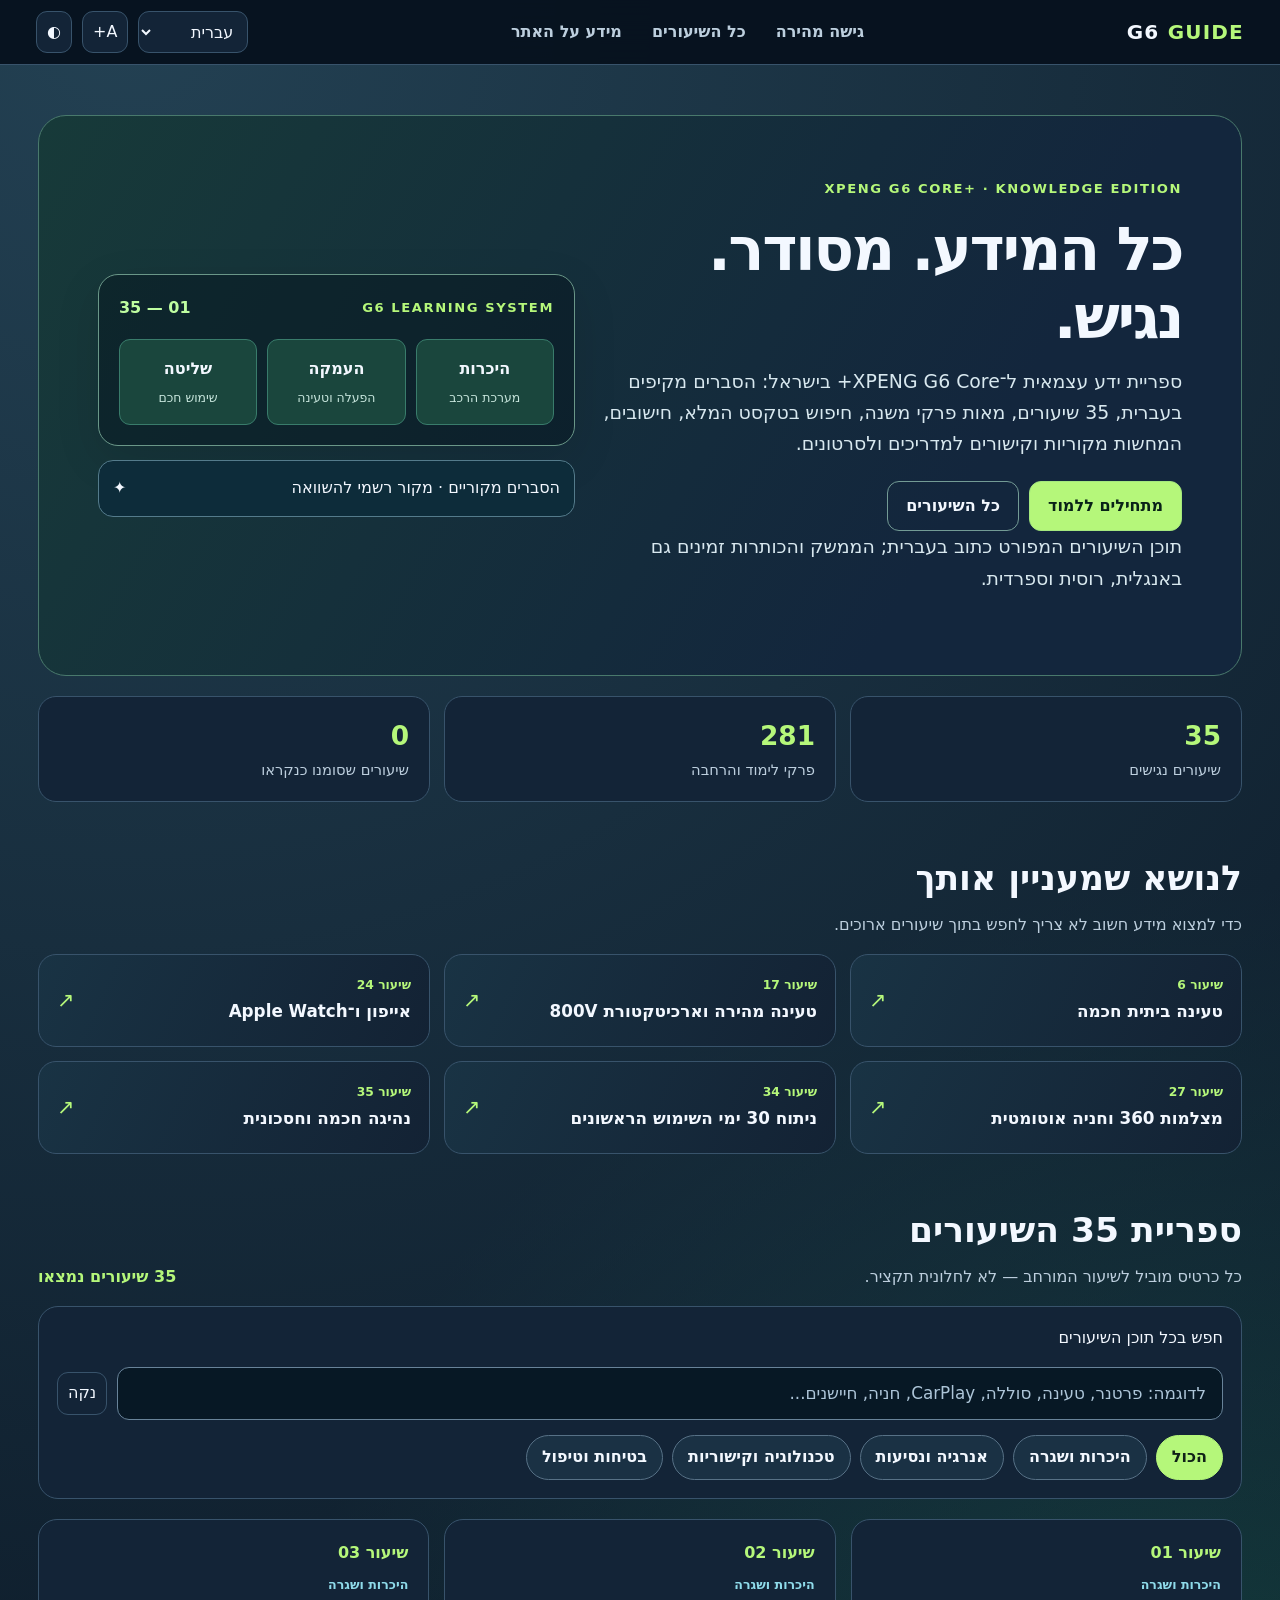
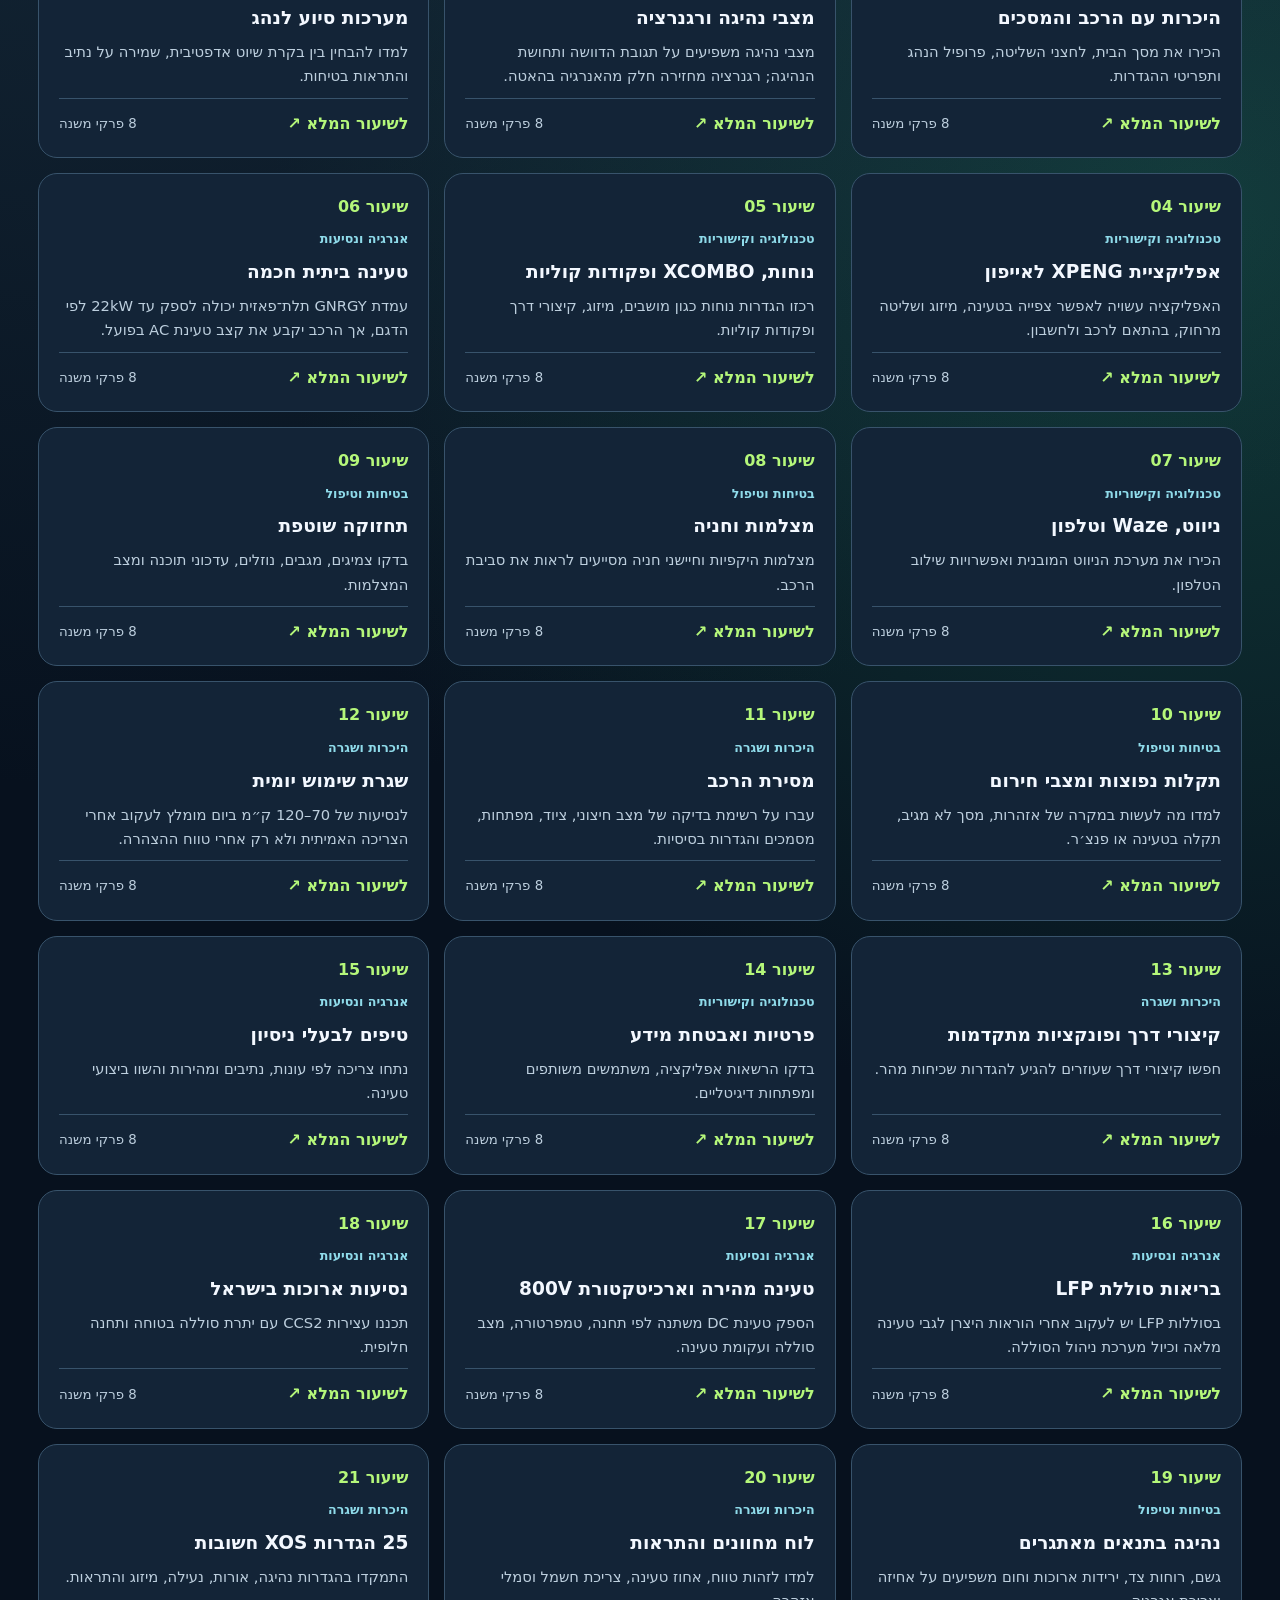
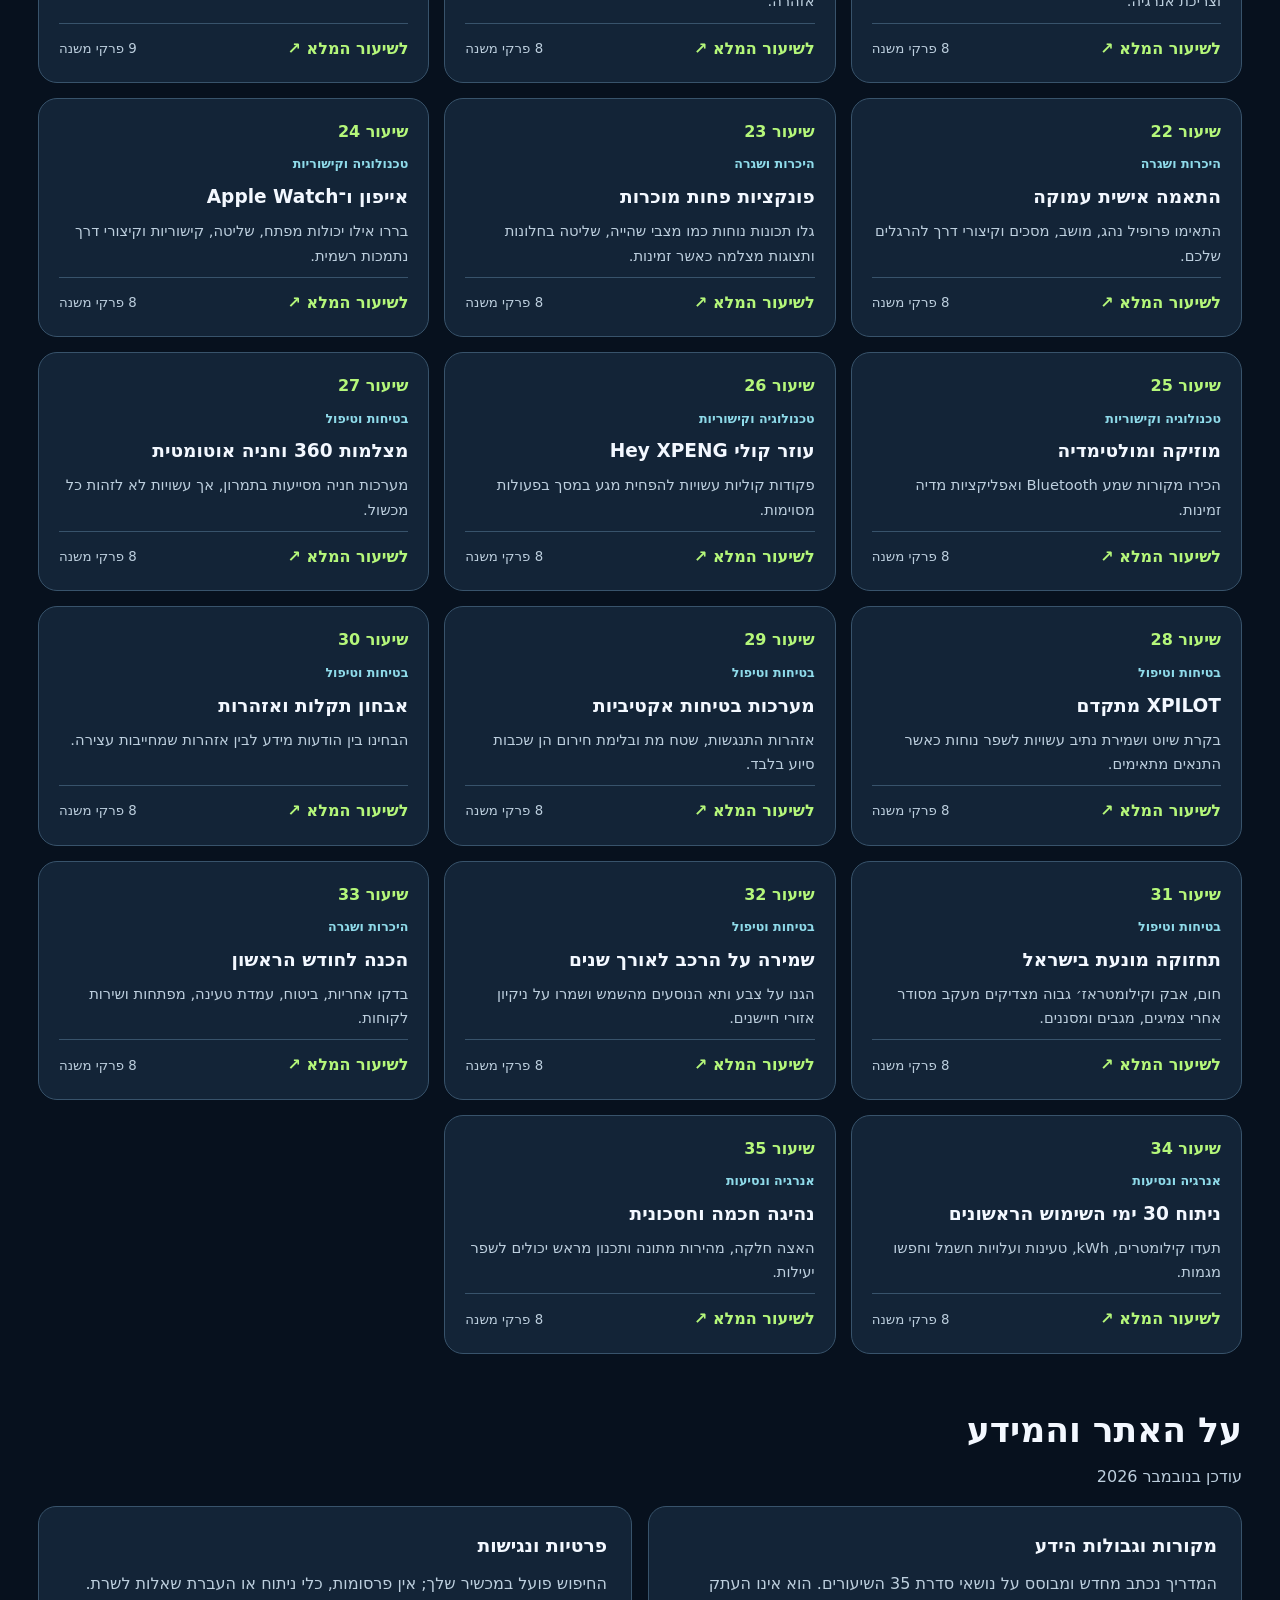
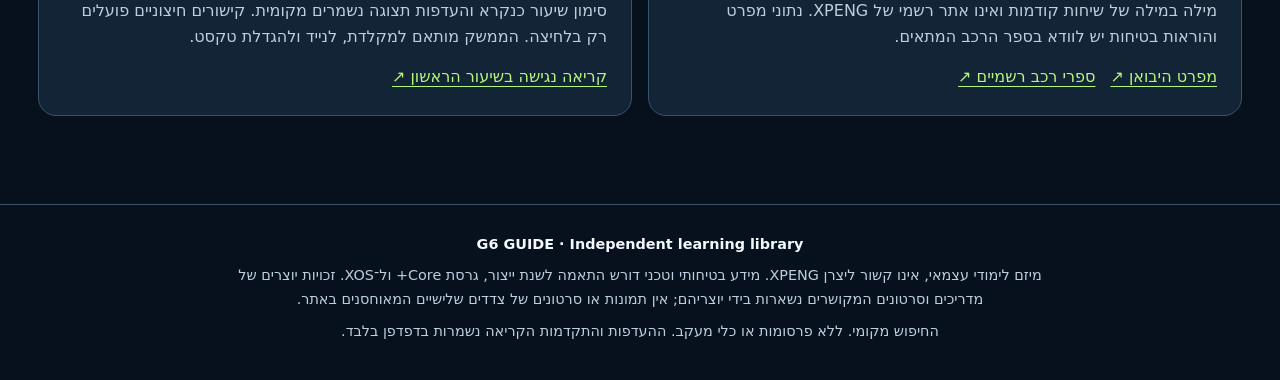
==== commit 682e1f26: "Replace summary-only homepage with searchable 35-lesson library" ====
--- a/g6-guide/index.html
+++ b/g6-guide/index.html
@@ -1,46 +1,77 @@
 <!doctype html>
-<html lang="he" dir="rtl"><head><meta charset="utf-8"><meta name="viewport" content="width=device-width, initial-scale=1"><meta name="color-scheme" content="dark light"><meta name="description" content="מרכז ידע עצמאי ל־XPENG G6: 35 שיעורים, חיפוש וניווט מהיר, בארבע שפות."><title>G6 Guide | מרכז ידע לרכב XPENG G6</title><link rel="icon" href="[data-uri]" type="image/svg+xml"><style>:root{font-family:Arial,'Noto Sans',system-ui,sans-serif;color:#e9f0f9;background:#080e18;--bg:#080e18;--panel:#131d2a;--text:#e9f0f9;--muted:#b6c4d5;--accent:#a4f868;--border:#344252;scroll-behavior:smooth}*{box-sizing:border-box}body{margin:0;background:var(--bg);color:var(--text);line-height:1.65}a{color:inherit}button,input,select{font:inherit}button{cursor:pointer}a:focus-visible,button:focus-visible,input:focus-visible,select:focus-visible{outline:3px solid var(--accent);outline-offset:4px}.sr{position:absolute;width:1px;height:1px;padding:0;margin:-1px;overflow:hidden;clip:rect(0,0,0,0);white-space:nowrap;border:0}.skip{position:absolute;top:-100px;right:20px;background:var(--accent);color:#08110b;padding:12px;z-index:9}.skip:focus{top:15px}.top{max-width:1380px;margin:auto;padding:22px 5%;display:flex;align-items:center;gap:32px;border-bottom:1px solid #27313c}.brand{text-decoration:none;display:flex;align-items:center;gap:12px;white-space:nowrap}.mark{display:grid;place-items:center;width:52px;height:52px;border:1px solid var(--accent);font-weight:900;font-size:23px;border-radius:13px}.mark span{color:var(--accent)}.brand-word{display:flex;flex-direction:column;font-weight:900;font-size:18px;line-height:1.15;letter-spacing:1px}.brand-word b{color:var(--accent)}.brand-word small{font-size:9px;letter-spacing:1.2px;color:var(--muted);margin-top:6px}.topnav{display:flex;gap:34px;margin-inline:auto}.topnav a{text-decoration:none;color:var(--muted)}.topnav a:hover{color:var(--accent)}.actions{display:flex;align-items:center;gap:9px}.actions select,.mini{background:#16212d;color:var(--text);border:1px solid var(--border);border-radius:9px;padding:9px}.mini{min-width:38px}.hero{max-width:1380px;margin:auto;display:grid;grid-template-columns:1.1fr 1fr;gap:30px;padding:95px 5% 65px;min-height:590px;align-items:center}.eyebrow,.section-tag{font-size:13px;color:var(--accent);letter-spacing:.08em;font-weight:700}.hero h1{font-size:clamp(42px,5.2vw,77px);line-height:1.13;letter-spacing:-.05em;margin:22px 0}.hero h1 span{display:block;font-weight:500}.hero h1 strong{display:block;color:var(--accent);direction:ltr;text-align:start;letter-spacing:-.06em}.hero p{max-width:610px;font-size:19px;color:var(--muted)}.hero-controls{display:flex;gap:15px;flex-wrap:wrap;margin-top:35px}.primary,.secondary{display:inline-flex;align-items:center;justify-content:center;text-decoration:none;border-radius:11px;padding:13px 22px;font-weight:800}.primary{background:var(--accent);color:#0b1510;border:1px solid var(--accent)}.secondary{border:1px solid var(--border)}.hero-stats{display:flex;gap:36px;margin-top:53px}.hero-stats div{display:flex;flex-direction:column}.hero-stats b{font-size:27px}.hero-stats span{font-size:12px;color:var(--muted)}.hero-art{position:relative;min-height:345px;display:flex;align-items:center;justify-content:center;background:radial-gradient(ellipse at 50% 63%,#1a3241,transparent 65%);overflow:hidden}.glow{position:absolute;width:67%;height:190px;background:#8add6140;filter:blur(100px);border-radius:60%}.car-outline{position:relative;width:100%;color:#a9f37d;transform:scaleX(-1)}.car-outline svg{width:100%;filter:drop-shadow(0 0 12px #b6f88345)}.art-caption{position:absolute;bottom:0;left:0;right:0;display:flex;justify-content:space-between;border-top:1px solid #46604a;padding-top:12px;color:#baf28a;font-size:12px;letter-spacing:2px}.art-caption span{color:var(--muted)}.search-section{background:#101b28;padding:60px max(5%,calc((100% - 1190px)/2));text-align:center}.searchbox{display:flex;align-items:center;background:#eff4fa;color:#182333;max-width:840px;margin:22px auto 10px;padding:4px 13px;border-radius:15px;gap:13px}.searchbox span{font-size:30px}.searchbox input{border:0;flex:1;min-width:0;background:transparent;padding:17px 6px;outline:none;color:#172334;font-size:18px}.searchbox input:focus-visible{outline:3px solid #226b21;outline-offset:-4px}.clear{background:transparent;border:0;font-size:26px;color:#243546}.helper{color:var(--muted);font-size:13px}.answer{background:#1e2c3b;border:1px solid #43596e;text-align:start;margin:24px auto 0;max-width:840px;padding:20px;border-radius:14px}.answer a{color:var(--accent);text-underline-offset:3px}.content-section,.resource-section,.about-section{max-width:1380px;margin:auto;padding:78px 5%}.section-head{display:flex;justify-content:space-between;align-items:end;gap:15px}.section-head h2,.resource-section h2,.about-section h2{font-size:clamp(25px,3vw,40px);line-height:1.3;margin:10px 0 0}.counter{color:var(--muted)}.filters{display:flex;flex-wrap:wrap;gap:10px;margin:28px 0}.chip{background:transparent;color:var(--muted);border:1px solid var(--border);padding:9px 17px;border-radius:40px}.chip.active{background:#2d462e;color:#e8ffe0;border-color:#8bd875}.cards{display:grid;grid-template-columns:repeat(3,minmax(0,1fr));gap:16px}.lesson-card{background:linear-gradient(125deg,#162232,#111a26);border:1px solid var(--border);border-radius:17px;padding:24px;display:flex;flex-direction:column;min-height:205px;transition:border-color .15s}.lesson-card:hover{border-color:var(--accent)}.lesson-top{display:flex;justify-content:space-between;color:#95adbc;font-size:12px}.lesson-card h3{margin:23px 0 12px;font-size:20px;line-height:1.35}.lesson-card p{color:var(--muted);font-size:14px;margin:0 0 22px;flex:1}.lesson-card button{border:0;background:none;color:var(--accent);font-weight:700;align-self:flex-start;padding:6px 0}.resource-section{border-block:1px solid #293747}.resource-section p,.about-section p{color:var(--muted);max-width:800px}.resource-links{display:flex;gap:12px;flex-wrap:wrap;margin-top:20px}.resource-links a{border:1px solid var(--border);padding:10px 16px;border-radius:8px;text-decoration:none}footer{padding:40px 5%;max-width:1380px;margin:auto;display:flex;align-items:center;justify-content:space-between;gap:25px;flex-wrap:wrap;border-top:1px solid var(--border)}.footer-left{display:flex;flex-direction:column}.footer-left b{color:var(--accent)}.footer-left span,footer small{color:var(--muted);font-size:12px}.footer-links{display:flex;gap:16px;flex-wrap:wrap}.footer-links button{border:0;background:none;color:var(--muted);text-decoration:underline;text-underline-offset:4px}dialog{border:1px solid #62768b;border-radius:18px;background:#162231;color:var(--text);width:min(700px,calc(100% - 28px));max-height:min(85vh,850px);padding:28px;overflow:auto}dialog::backdrop{background:#020710df}.dialog-head{display:flex;justify-content:space-between;gap:18px;align-items:start}.dialog-head h2{margin:5px 0 22px}.close{background:#304152;color:white;border:0;width:38px;height:38px;border-radius:8px;font-size:25px}.detail{background:#213044;padding:18px;border-radius:10px;margin:13px 0}.detail strong{color:var(--accent)}.detail p{margin-bottom:0}.dialog-actions{display:flex;gap:22px;align-items:center;flex-wrap:wrap;margin-top:24px}.dialog-actions a{color:var(--accent)}.toast{position:fixed;bottom:20px;left:20px;background:var(--accent);color:#091409;padding:14px;border-radius:10px;z-index:10}.high{--bg:#000;--panel:#090909;--text:#fff;--muted:#f1f1f1;--border:#fff;--accent:#ffff00}.high .search-section,.high .lesson-card{background:#111}.big{font-size:120%}@media(max-width:900px){.topnav{display:none}.top{justify-content:space-between}.hero{grid-template-columns:1fr;padding-top:45px}.hero-art{min-height:240px}.cards{grid-template-columns:repeat(2,minmax(0,1fr))}}@media(max-width:600px){.top{padding:15px 4%;gap:10px}.brand-word{display:none}.actions{gap:5px}.actions select,.mini{padding:7px}.hero{padding:52px 5% 35px}.hero h1{font-size:44px}.hero p{font-size:16px}.hero-stats{gap:25px}.hero-art{min-height:190px}.search-section{padding:45px 5%}.content-section,.resource-section,.about-section{padding:55px 5%}.cards{grid-template-columns:1fr}.section-head{align-items:start;flex-direction:column}.lesson-card{min-height:175px}.art-caption{font-size:9px}}@media(prefers-reduced-motion:reduce){*,*:before,*:after{scroll-behavior:auto!important;transition:none!important}}
-</style><script src="chapters-01-07.js"></script><script src="chapters-08-14.js"></script><script src="chapters-15-21.js"></script><script src="chapters-22-28.js"></script><script src="chapters-29-35.js"></script></head>
-<body><a class="skip" href="#main">דלג לתוכן הראשי</a><header class="top"><a class="brand" href="#home" aria-label="G6 Guide – Home"><span class="mark">G<span>6</span></span><span class="brand-word">G6 <b>GUIDE</b><small>Independent knowledge hub</small></span></a><nav class="topnav" aria-label="ניווט ראשי"><a href="#lessons" data-i="navLessons">השיעורים</a><a href="#sources" data-i="navSources">מקורות</a><a href="#about" data-i="navAbout">אודות</a></nav><div class="actions"><label for="lang" class="sr" data-i="language">שפה</label><select id="lang" aria-label="Language / שפה"><option value="he">עברית</option><option value="en">English</option><option value="ru">Русский</option><option value="es">Español</option></select><button id="largeText" class="mini" type="button" aria-label="הגדלת טקסט" title="הגדלת טקסט">A+</button><button id="contrast" class="mini" type="button" aria-label="ניגודיות גבוהה" title="ניגודיות גבוהה">◐</button></div></header>
-<main id="main"><section class="hero" id="home"><div class="hero-copy"><div class="eyebrow" data-i="eyebrow">מדריך קהילתי עצמאי · ללא פרסומות</div><h1><span data-i="heroLine1">כל מה שצריך לדעת על</span><strong>XPENG G6</strong></h1><p data-i="heroDesc">35 שיעורים מורחבים עם הסברים מפורטים, חיפוש בתוך התוכן ומידע מעשי על נהיגה, טעינה, בטיחות וטכנולוגיה — במקום אחד.</p><div class="hero-controls"><a class="primary" href="./learning.html?lesson=1" data-i="explore">לגלות את כל השיעורים ↓</a><a class="secondary" href="#search" data-i="searchNow">חיפוש במדריך</a></div><div class="hero-stats"><div><b>35</b><span data-i="subjects">נושאים</span></div><div><b>4</b><span data-i="langs">שפות ממשק</span></div><div><b>0</b><span data-i="trackers">כלי מעקב</span></div></div></div><div class="hero-art" aria-hidden="true"><div class="glow"></div><div class="car-outline"><svg viewBox="0 0 560 280" fill="none" xmlns="http://www.w3.org/2000/svg"><path d="M61 179C92 143 128 135 167 128L236 87C252 78 296 76 329 79L410 126C438 129 479 142 501 159L512 185L501 203H465C459 171 414 169 404 203H180C172 167 120 166 111 203H71L58 188Z" stroke="currentColor" stroke-width="4" stroke-linejoin="round"/><path d="M179 129L244 93C253 87 287 86 306 87V128H179ZM318 88L329 89L392 126H318V88Z" fill="currentColor" fill-opacity=".07" stroke="currentColor" stroke-width="2"/><circle cx="145" cy="204" r="30" stroke="currentColor" stroke-width="4"/><circle cx="436" cy="204" r="30" stroke="currentColor" stroke-width="4"/><path d="M65 164H109M451 148L490 157" stroke="currentColor" stroke-width="5" stroke-linecap="round"/><path d="M204 164H386" stroke="currentColor" stroke-width="2" stroke-opacity=".5"/></svg></div><div class="art-caption">XPENG G6 <span>KNOWLEDGE / 01—35</span></div></div></section>
-<section class="search-section" id="search"><div class="section-tag" data-i="fastAccess">גישה מהירה למידע</div><div class="searchbox"><label class="sr" for="query" data-i="searchLabel">חיפוש</label><span aria-hidden="true">⌕</span><input id="query" type="search" autocomplete="off" placeholder="מה תרצו לדעת על ה־G6?" aria-describedby="searchHelp"><button id="clearSearch" type="button" class="clear" aria-label="נקה חיפוש">×</button></div><p id="searchHelp" class="helper" data-i="searchHelp">החיפוש פועל מקומית בדפדפן ואינו שולח את השאלה לשרת.</p><div id="answer" class="answer" aria-live="polite" hidden></div></section>
-<section class="content-section" id="lessons"><div class="section-head"><div><div class="section-tag" data-i="curriculum">ספריית הידע</div><h2 data-i="allLessons">35 שיעורים. כל התשובות במקום אחד.</h2></div><div class="counter" id="count" aria-live="polite"></div></div><div class="filters" role="group" aria-label="סינון נושאים"><button class="chip active" aria-pressed="true" data-filter="all" data-i="all">הכול</button><button class="chip" aria-pressed="false" data-filter="drive" data-i="drive">נהיגה ובטיחות</button><button class="chip" aria-pressed="false" data-filter="charge" data-i="charge">טעינה וסוללה</button><button class="chip" aria-pressed="false" data-filter="tech" data-i="tech">טכנולוגיה</button><button class="chip" aria-pressed="false" data-filter="care" data-i="care">תחזוקה</button></div><div id="cards" class="cards"></div></section>
-<section class="resource-section" id="sources"><div class="section-tag" data-i="sourceTitle">מקורות מידע</div><h2 data-i="verified">לבדוק במקור הרשמי</h2><p data-i="sourceDesc">זהו מדריך בלתי רשמי. לפני שינוי הגדרות בטיחות, טעינה או תחזוקה יש לוודא הוראות עדכניות לפי דגם, שנת ייצור וגרסת תוכנה.</p><div class="resource-links"><a href="https://www.xpeng.com/" target="_blank" rel="noopener noreferrer">XPENG Global ↗</a><a href="https://www.xpeng.com/" target="_blank" rel="noopener noreferrer" data-i="official">אתר היצרן</a><a href="https://www.gov.il/he/departments/ministry_of_transport_and_road_safety/govil-landing-page" target="_blank" rel="noopener noreferrer" data-i="transport">משרד התחבורה ↗</a></div></section>
-<section id="about" class="about-section"><h2 data-i="aboutTitle">מרכז ידע נגיש, פשוט ובלתי תלוי</h2><p data-i="aboutDesc">האתר נבנה להצגת מידע חינוכי וללימוד עצמי. אין קשר מסחרי או חסות של XPENG. תמונת הרכב היא איור מקורי סכמטי, ולא צילום או חומר שיווקי של יצרן.</p></section></main>
-<footer><div class="footer-left"><b>G6 GUIDE</b><span data-i="footerNotice">מידע כללי בלבד · לא תחליף לספר הרכב</span></div><div class="footer-links"><button data-modal="privacy" data-i="privacy">פרטיות</button><button data-modal="accessibility" data-i="accessibility">נגישות</button><button data-modal="copyright" data-i="copyright">זכויות יוצרים</button><button data-modal="terms" data-i="terms">תנאי שימוש</button></div><small>© 2026 G6 Guide · Independent project</small></footer>
-<dialog id="lessonDialog" aria-labelledby="lessonTitle"><div class="dialog-head"><div><span id="lessonNumber" class="section-tag"></span><h2 id="lessonTitle"></h2></div><button class="close" data-close aria-label="סגור">×</button></div><div id="lessonBody"></div><div class="dialog-actions"><button class="primary" id="shareLesson" type="button" data-i="copyLink">העתקת קישור לשיעור</button><a href="https://www.xpeng.com/" target="_blank" rel="noopener noreferrer" data-i="manufacturer">למקור הרשמי ↗</a></div></dialog>
-<dialog id="legalDialog" aria-labelledby="legalTitle"><div class="dialog-head"><h2 id="legalTitle"></h2><button class="close" data-close aria-label="סגור">×</button></div><div id="legalBody"></div></dialog><div id="toast" role="status" aria-live="polite" class="toast" hidden></div>
-<script type="application/json" id="g6-lessons">[{"id":1,"title":{"he":"היכרות עם הרכב והמסכים","en":"Getting started and displays","ru":"Знакомство с автомобилем и экранами","es":"Introducción y pantallas"},"intro":"הכירו את מסך הבית, לחצני השליטה, פרופיל הנהג ותפריטי ההגדרות.","tip":"התחילו בהגדרות התצוגה, השפה והתראות הבטיחות; השאירו מערכות בטיחות פעילות.","caution":"המיקום והשם המדויק של ההגדרות עשויים להשתנות לפי גרסת XOS."},{"id":2,"title":{"he":"מצבי נהיגה ורגנרציה","en":"Driving modes and regeneration","ru":"Режимы вождения и рекуперация","es":"Modos de conducción y regeneración"},"intro":"מצבי נהיגה משפיעים על תגובת הדוושה ותחושת הנהיגה; רגנרציה מחזירה חלק מהאנרגיה בהאטה.","tip":"בחרו מצב נוח ונסו שינויי רגנרציה במקום בטוח בלבד, בהתאם למדריך הרכב.","caution":"רגנרציה אינה מחליפה שימוש בבלמים לפי הצורך."},{"id":3,"title":{"he":"מערכות סיוע לנהג","en":"Driver assistance","ru":"Помощь водителю","es":"Asistencia al conductor"},"intro":"למדו להבחין בין בקרת שיוט אדפטיבית, שמירה על נתיב והתראות בטיחות.","tip":"הנהג אחראי תמיד לשליטה ברכב, גם כאשר מערכות הסיוע פועלות.","caution":"זמינות מערכות משתנה לפי רמת הגימור, המדינה והגרסה."},{"id":4,"title":{"he":"אפליקציית XPENG לאייפון","en":"XPENG iPhone app","ru":"Приложение XPENG для iPhone","es":"App XPENG para iPhone"},"intro":"האפליקציה עשויה לאפשר צפייה בטעינה, מיזוג ושליטה מרחוק, בהתאם לרכב ולחשבון.","tip":"אבטחו את חשבון המשתמש והשתמשו רק באפליקציה הרשמית.","caution":"מפתחות דיגיטליים ופונקציות מרחוק אינם זמינים בכל שוק."},{"id":5,"title":{"he":"נוחות, XCOMBO ופקודות קוליות","en":"Comfort, XCOMBO and voice","ru":"Комфорт, XCOMBO и голос","es":"Confort, XCOMBO y voz"},"intro":"רכזו הגדרות נוחות כגון מושבים, מיזוג, קיצורי דרך ופקודות קוליות.","tip":"צרו שגרות פשוטות שאינן מסיחות את הדעת בזמן נהיגה.","caution":"זמינות XCOMBO ופקודות קוליות תלויה בגרסת התוכנה."},{"id":6,"title":{"he":"טעינה ביתית חכמה","en":"Smart home charging","ru":"Умная домашняя зарядка","es":"Carga doméstica inteligente"},"intro":"עמדת GNRGY תלת־פאזית יכולה לספק עד 22kW לפי הדגם, אך הרכב יקבע את קצב טעינת AC בפועל.","tip":"תזמנו טעינה לשעות תעריף מוזל רק לאחר בדיקת מסלול החשמל המופעל בפועל.","caution":"עבודות חשמל והתקנה יבוצעו בידי חשמלאי מוסמך."},{"id":7,"title":{"he":"ניווט, Waze וטלפון","en":"Navigation and phone","ru":"Навигация и телефон","es":"Navegación y teléfono"},"intro":"הכירו את מערכת הניווט המובנית ואפשרויות שילוב הטלפון.","tip":"הגדירו יעד לפני תחילת הנסיעה והעדיפו הנחיות קוליות.","caution":"CarPlay ותצוגה מפוצלת תלויים במפרט ובגרסה."},{"id":8,"title":{"he":"מצלמות וחניה","en":"Cameras and parking","ru":"Камеры и парковка","es":"Cámaras y aparcamiento"},"intro":"מצלמות היקפיות וחיישני חניה מסייעים לראות את סביבת הרכב.","tip":"השתמשו במראות ובמבט ישיר ולא רק במצלמות.","caution":"עדשות מלוכלכות או תאורה קשה עלולות לפגוע בזיהוי."},{"id":9,"title":{"he":"תחזוקה שוטפת","en":"Routine maintenance","ru":"Регулярное обслуживание","es":"Mantenimiento habitual"},"intro":"בדקו צמיגים, מגבים, נוזלים, עדכוני תוכנה ומצב המצלמות.","tip":"פעלו לפי לוח הטיפולים של היבואן ותיעוד הרכב.","caution":"אין לפתוח מערכות מתח גבוה באופן עצמאי."},{"id":10,"title":{"he":"תקלות נפוצות ומצבי חירום","en":"Common faults and emergencies","ru":"Неисправности и аварийные ситуации","es":"Fallos y emergencias"},"intro":"למדו מה לעשות במקרה של אזהרות, מסך לא מגיב, תקלה בטעינה או פנצ׳ר.","tip":"עצרו בבטחה והיעזרו בשירות מורשה כאשר מופיעה התראת בטיחות חמורה.","caution":"גרירה וטיפול בסוללה מחייבים עמידה בהוראות היצרן."},{"id":11,"title":{"he":"מסירת הרכב","en":"Vehicle delivery checklist","ru":"Приёмка автомобиля","es":"Entrega del vehículo"},"intro":"עברו על רשימת בדיקה של מצב חיצוני, ציוד, מפתחות, מסמכים והגדרות בסיסיות.","tip":"בצעו בדיקת טעינה וקישור אפליקציה עם נציג המסירה.","caution":"תעדו בכתב ליקויים לפני אישור מסירה."},{"id":12,"title":{"he":"שגרת שימוש יומית","en":"Daily driving routine","ru":"Ежедневное использование","es":"Rutina diaria"},"intro":"לנסיעות של 70–120 ק״מ ביום מומלץ לעקוב אחרי הצריכה האמיתית ולא רק אחרי טווח ההצהרה.","tip":"שלבו תכנון טעינה לילי, מיזוג מוקדם ובדיקת מצב סוללה.","caution":"התאימו את שגרת הטעינה לכימיית הסוללה ולהוראות הרכב."},{"id":13,"title":{"he":"קיצורי דרך ופונקציות מתקדמות","en":"Shortcuts and advanced features","ru":"Быстрые команды и функции","es":"Atajos y funciones avanzadas"},"intro":"חפשו קיצורי דרך שעוזרים להגיע להגדרות שכיחות מהר.","tip":"מומלץ לשמור גישה מהירה למיזוג, מצלמות וטעינה לפי הצורך.","caution":"מיקום קיצורי הדרך עלול להשתנות אחרי עדכון XOS."},{"id":14,"title":{"he":"פרטיות ואבטחת מידע","en":"Privacy and security","ru":"Конфиденциальность и защита","es":"Privacidad y seguridad"},"intro":"בדקו הרשאות אפליקציה, משתמשים משותפים ומפתחות דיגיטליים.","tip":"מחקו גישה של משתמשים קודמים והשתמשו בסיסמה חזקה.","caution":"לבדיקת נתונים שמועברים ליצרן, עיינו במדיניות הרשמית העדכנית."},{"id":15,"title":{"he":"טיפים לבעלי ניסיון","en":"Experienced owner tips","ru":"Советы опытным владельцам","es":"Consejos para usuarios expertos"},"intro":"נתחו צריכה לפי עונות, נתיבים ומהירות והשוו ביצועי טעינה.","tip":"זיהוי מגמות חריגות מוקדם עשוי לסייע בתחזוקה.","caution":"שמרו נתוני צריכה באופן מקומי בלי פרטים מזהים."},{"id":16,"title":{"he":"בריאות סוללת LFP","en":"LFP battery health","ru":"Состояние батареи LFP","es":"Salud de la batería LFP"},"intro":"בסוללות LFP יש לעקוב אחרי הוראות היצרן לגבי טעינה מלאה וכיול מערכת ניהול הסוללה.","tip":"הימנעו מחשיפה ממושכת לחום קיצוני ומאחסון ממושך בסוללה כמעט ריקה.","caution":"הרכב הסוללה והנחיות הטעינה חייבים להיבדק לפי רכבכם בפועל."},{"id":17,"title":{"he":"טעינה מהירה וארכיטקטורת 800V","en":"Fast charging and 800V","ru":"Быстрая зарядка и 800 В","es":"Carga rápida y 800 V"},"intro":"הספק טעינת DC משתנה לפי תחנה, טמפרטורה, מצב סוללה ועקומת טעינה.","tip":"בדקו הספק בפועל באפליקציה או במסך ולא רק הספק מרבי בפרסום.","caution":"לא כל גרסת G6 תומכת באותו קצב טעינה."},{"id":18,"title":{"he":"נסיעות ארוכות בישראל","en":"Long trips in Israel","ru":"Дальние поездки по Израилю","es":"Viajes largos por Israel"},"intro":"תכננו עצירות CCS2 עם יתרת סוללה בטוחה ותחנה חלופית.","tip":"קחו בחשבון עליות, רוחות, מזג אוויר, מהירות ועומס.","caution":"לפני היציאה ודאו זמינות ומחיר טעינה במקור עדכני."},{"id":19,"title":{"he":"נהיגה בתנאים מאתגרים","en":"Driving in challenging conditions","ru":"Вождение в сложных условиях","es":"Conducción en condiciones difíciles"},"intro":"גשם, רוחות צד, ירידות ארוכות וחום משפיעים על אחיזה וצריכת אנרגיה.","tip":"התאימו מהירות, מרחק ונהיגה לתנאי הדרך.","caution":"אל תסתמכו על מערכות סיוע כשהראות או סימון הנתיבים לקויים."},{"id":20,"title":{"he":"לוח מחוונים והתראות","en":"Dashboard and warnings","ru":"Панель приборов и предупреждения","es":"Panel e indicadores"},"intro":"למדו לזהות טווח, אחוז טעינה, צריכת חשמל וסמלי אזהרה.","tip":"בדקו את משמעות הסמל במדריך הרכב לפני פעולה.","caution":"התראת בלמים או מערכת מתח גבוה מחייבת התייחסות מיידית."},{"id":21,"title":{"he":"25 הגדרות XOS חשובות","en":"25 useful XOS settings","ru":"25 важных настроек XOS","es":"25 ajustes útiles de XOS"},"intro":"התמקדו בהגדרות נהיגה, אורות, נעילה, מיזוג והתראות.","tip":"כדאי לקבוע העדפות כשהרכב חונה ולא תוך כדי נהיגה.","caution":"עדכוני תוכנה משנים תפריטים ואפשרויות."},{"id":22,"title":{"he":"התאמה אישית עמוקה","en":"Deep personalization","ru":"Персонализация","es":"Personalización avanzada"},"intro":"התאימו פרופיל נהג, מושב, מסכים וקיצורי דרך להרגלים שלכם.","tip":"הגדירו את ההעדפות לפני נסיעה ושמרו גיבוי היכן שמתאפשר.","caution":"פרופילים ושגרות עשויים להיות מקושרים לחשבון."},{"id":23,"title":{"he":"פונקציות פחות מוכרות","en":"Lesser-known functions","ru":"Малоизвестные функции","es":"Funciones menos conocidas"},"intro":"גלו תכונות נוחות כמו מצבי שהייה, שליטה בחלונות ותצוגות מצלמה כאשר זמינות.","tip":"לכל פעולה יש לבדוק את תנאי הבטיחות המתוארים במדריך.","caution":"אין להניח שתכונה המופיעה בסרטון מחו״ל זמינה בישראל."},{"id":24,"title":{"he":"אייפון ו־Apple Watch","en":"iPhone and Apple Watch","ru":"iPhone и Apple Watch","es":"iPhone y Apple Watch"},"intro":"בררו אילו יכולות מפתח, שליטה, קישוריות וקיצורי דרך נתמכות רשמית.","tip":"חיבור Bluetooth אינו מבטיח תמיכה במפתח דיגיטלי או פקודות שעון.","caution":"בדקו זכאות לפי גרסת הרכב, XOS והאפליקציה."},{"id":25,"title":{"he":"מוזיקה ומולטימדיה","en":"Music and multimedia","ru":"Музыка и мультимедиа","es":"Música y multimedia"},"intro":"הכירו מקורות שמע Bluetooth ואפליקציות מדיה זמינות.","tip":"הגדירו עוצמה ושמע מראש כדי להימנע מהסחת דעת.","caution":"זמינות שירותי מוזיקה משתנה לפי אזור והרשאות."},{"id":26,"title":{"he":"עוזר קולי Hey XPENG","en":"Hey XPENG voice assistant","ru":"Голосовой помощник Hey XPENG","es":"Asistente de voz Hey XPENG"},"intro":"פקודות קוליות עשויות להפחית מגע במסך בפעולות מסוימות.","tip":"נסו פקודות קצרות רק כאשר התמיכה בשפה ובפעולה אומתה.","caution":"תמיכה בעברית אינה מובטחת."},{"id":27,"title":{"he":"מצלמות 360 וחניה אוטומטית","en":"360 cameras and auto parking","ru":"Камеры 360 и автопарковка","es":"Cámaras 360 y aparcamiento automático"},"intro":"מערכות חניה מסייעות בתמרון, אך עשויות לא לזהות כל מכשול.","tip":"תמיד ודאו שהמסלול פנוי ושמרו שליטה על הרכב.","caution":"חניה מרחוק זמינה רק ברכבים וגרסאות נתמכים."},{"id":28,"title":{"he":"XPILOT מתקדם","en":"Advanced XPILOT","ru":"Расширенный XPILOT","es":"XPILOT avanzado"},"intro":"בקרת שיוט ושמירת נתיב עשויות לשפר נוחות כאשר התנאים מתאימים.","tip":"יש להשגיח על הכביש וההגה בכל רגע.","caution":"כינויים כמו ACC, LCC ו־ALC אינם מעידים בהכרח על זמינות מקומית."},{"id":29,"title":{"he":"מערכות בטיחות אקטיביות","en":"Active safety systems","ru":"Активная безопасность","es":"Seguridad activa"},"intro":"אזהרות התנגשות, שטח מת ובלימת חירום הן שכבות סיוע בלבד.","tip":"למדו את המשמעות של כל התראה במדריך הרשמי.","caution":"מערכות בטיחות מוגבלות בתנאי מזג אוויר וזיהוי קשים."},{"id":30,"title":{"he":"אבחון תקלות ואזהרות","en":"Diagnostics and warnings","ru":"Диагностика и предупреждения","es":"Diagnóstico y avisos"},"intro":"הבחינו בין הודעות מידע לבין אזהרות שמחייבות עצירה.","tip":"צלמו או רשמו קוד שגיאה לאחר עצירה בטוחה ופנו לשירות לפי הצורך.","caution":"אין לאפס תקלות בטיחות כדי להמשיך בנסיעה בלי אבחון."},{"id":31,"title":{"he":"תחזוקה מונעת בישראל","en":"Preventive care in Israel","ru":"Профилактика в Израиле","es":"Mantenimiento preventivo en Israel"},"intro":"חום, אבק וקילומטראז׳ גבוה מצדיקים מעקב מסודר אחרי צמיגים, מגבים ומסננים.","tip":"בצעו טיפול לפי הנחיות היבואן ולא לפי שמועות ברשת.","caution":"לחץ האוויר הנכון מופיע על מדבקת הרכב או במדריך."},{"id":32,"title":{"he":"שמירה על הרכב לאורך שנים","en":"Long-term vehicle care","ru":"Долгосрочный уход","es":"Cuidado a largo plazo"},"intro":"הגנו על צבע ותא הנוסעים מהשמש ושמרו על ניקיון אזורי חיישנים.","tip":"תעדו טיפולים ובדיקות כדי לשמר היסטוריית שימוש.","caution":"הימנעו משטיפה ישירה בלחץ גבוה על אזורים רגישים אם היצרן אוסר."},{"id":33,"title":{"he":"הכנה לחודש הראשון","en":"Preparing for the first month","ru":"Подготовка к первому месяцу","es":"Preparación para el primer mes"},"intro":"בדקו אחריות, ביטוח, עמדת טעינה, מפתחות ושירות לקוחות.","tip":"צרו רשימת הגדרות אישיות ומשימות למסירה.","caution":"לפני התקנת אפליקציות ודאו שהן רשמיות."},{"id":34,"title":{"he":"ניתוח 30 ימי השימוש הראשונים","en":"First 30 days analysis","ru":"Анализ первых 30 дней","es":"Análisis de los primeros 30 días"},"intro":"תעדו קילומטרים, kWh, טעינות ועלויות חשמל וחפשו מגמות.","tip":"השוו צריכת קוט״ש ל־100 ק״מ בין סוגי נסיעה.","caution":"עלות חשמל תלויה בתעריף המעודכן ובתנאי הספק."},{"id":35,"title":{"he":"נהיגה חכמה וחסכונית","en":"Efficient driving","ru":"Экономичное вождение","es":"Conducción eficiente"},"intro":"האצה חלקה, מהירות מתונה ותכנון מראש יכולים לשפר יעילות.","tip":"בדקו את הטווח הדינמי ולא רק את הטווח הנקוב.","caution":"אין לחסוך אנרגיה על חשבון בטיחות או נוחות חיונית."}]</script>
-<script>
-const translations={
-he:{navLessons:'השיעורים',navSources:'מקורות',navAbout:'אודות',language:'שפה',eyebrow:'מדריך קהילתי עצמאי · ללא פרסומות',heroLine1:'כל מה שצריך לדעת על',heroDesc:'35 נושאי לימוד מסודרים, חיפוש מהיר ומידע מעשי על נהיגה, טעינה, בטיחות וטכנולוגיה — במקום אחד.',explore:'קריאת כל 35 השיעורים המלאים ←',searchNow:'חיפוש במדריך',subjects:'נושאים',langs:'שפות ממשק',trackers:'כלי מעקב',fastAccess:'גישה מהירה למידע',searchLabel:'חיפוש',placeholder:'מה תרצו לדעת על ה־G6?',searchHelp:'החיפוש פועל מקומית בדפדפן ואינו שולח את השאלה לשרת.',curriculum:'ספריית הידע',allLessons:'35 שיעורים. כל התשובות במקום אחד.',all:'הכול',drive:'נהיגה ובטיחות',charge:'טעינה וסוללה',tech:'טכנולוגיה',care:'תחזוקה',sourceTitle:'מקורות מידע',verified:'לבדוק במקור הרשמי',sourceDesc:'זהו מדריך בלתי רשמי. לפני שינוי הגדרות בטיחות, טעינה או תחזוקה יש לוודא הוראות עדכניות לפי דגם, שנת ייצור וגרסת תוכנה.',official:'אתר היצרן ↗',transport:'משרד התחבורה ↗',aboutTitle:'מרכז ידע נגיש, פשוט ובלתי תלוי',aboutDesc:'האתר נבנה להצגת מידע חינוכי וללימוד עצמי. אין קשר מסחרי או חסות של XPENG. איור הרכב מקורי וסכמטי.',footerNotice:'מידע כללי בלבד · לא תחליף לספר הרכב',privacy:'פרטיות',accessibility:'נגישות',copyright:'זכויות יוצרים',terms:'תנאי שימוש',copyLink:'העתקת קישור לשיעור',manufacturer:'למקור הרשמי ↗',lesson:'שיעור',read:'לקריאת המדריך ←',shown:'שיעורים מוצגים',intro:'עיקרי הנושא',tip:'מה מומלץ לעשות',caution:'חשוב לדעת',hebrewNote:'פירוט השיעור זמין כעת בעברית. כותרות וניווט זמינים בשפה שבחרת.',none:'לא נמצאו תוצאות במדריך המקומי.',external:'אפשר להמשיך לחיפוש מידע באינטרנט או למנוע תשובות AI חיצוני. השאלה תועבר לשירות החיצוני רק בלחיצה.',web:'חיפוש ברשת ↗',ai:'שאלו מנוע AI חיצוני ↗',found:'תוצאות מתאימות במדריך',copied:'הקישור הועתק',privacyBody:'האתר אינו דורש חשבון, אינו מכיל עוגיות מעקב, אנליטיקה או פרסומות ואינו שולח שאילתות חיפוש לשרת מטעמנו. בחירת שפה והעדפות נגישות נשמרות רק בדפדפן שלכם באמצעות localStorage. ספק האחסון עשוי לעבד כתובות IP ונתוני גישה טכניים להפעלת האתר ואבטחתו. לחיצה על קישור חיצוני מעבירה אתכם לאתר אחר, שמדיניות הפרטיות שלו חלה על הביקור. לא מוזן כאן מידע אישי, רפואי או רגיש לשירותי AI. יש לעדכן פרטים אלה בהתאם לאחסון בפועל לפני פרסום.',accessibilityBody:'האתר פותח במטרה לעמוד בעקרונות WCAG 2.2 AA ובתקן הישראלי 5568: מבנה סמנטי, תמיכה במקלדת, קישור לדילוג לתוכן, ניגודיות, שינוי גודל טקסט, תמיכה ב־RTL ומצבי מסך שונים. לא בוצעה עדיין ביקורת נגישות חיצונית או בדיקה מקיפה של קוראי מסך. תכני השיעורים המפורטים זמינים בשלב זה בעברית בלבד. יש להוסיף פרטי אחראי נגישות וערוץ דיווח לפניות לפני השקה ציבורית. עדכון: 9 בנובמבר 2026.',copyrightBody:'תוכן הסיכומים ונכסי העיצוב נוצרו במיוחד עבור הפרויקט. XPENG וסימני מסחר אחרים הם רכוש בעליהם. האתר אינו קשור ליצרן, אינו מציג צילום מוצר רשמי ואינו מעתיק מדריכים או תמונות מוגנות. אין להעלות לאתר תוכן של אחרים ללא רשות או רישיון מתאים.',termsBody:'המידע כללי, לצורכי לימוד בלבד, ועשוי להשתנות לפי גרסת הרכב, התוכנה ומדינת השיווק. במקרה של סתירה, הוראות היצרן, היבואן והרשויות הן הקובעות. אין לבצע פעולות בטיחות, חשמל או תיקון על סמך האתר בלבד. שירותי חיפוש ו־AI חיצוניים אינם חלק מהאתר.'},
-en:{navLessons:'Lessons',navSources:'Sources',navAbout:'About',language:'Language',eyebrow:'Independent community guide · No ads',heroLine1:'Everything you need to know about',heroDesc:'35 organized topics, fast search and practical guidance on driving, charging, safety and technology.',explore:'Browse all lessons ↓',searchNow:'Search the guide',subjects:'Topics',langs:'UI languages',trackers:'Trackers',fastAccess:'Find information quickly',searchLabel:'Search',placeholder:'What do you want to know about the G6?',searchHelp:'Search runs in your browser. Queries are not sent to our server.',curriculum:'Knowledge library',allLessons:'35 lessons. One knowledge hub.',all:'All',drive:'Driving & safety',charge:'Charging & battery',tech:'Technology',care:'Maintenance',sourceTitle:'Sources',verified:'Check the official source',sourceDesc:'This is an unofficial guide. Check up-to-date instructions for your exact model, year and software version before making safety, charging or maintenance changes.',official:'Manufacturer website ↗',transport:'Israel transport ministry ↗',aboutTitle:'Accessible, clear, independent knowledge',aboutDesc:'This educational guide is not endorsed or sponsored by XPENG. The car illustration is original and schematic.',footerNotice:'General information · Not a substitute for the owner’s manual',privacy:'Privacy',accessibility:'Accessibility',copyright:'Copyright',terms:'Terms',copyLink:'Copy lesson link',manufacturer:'Official source ↗',lesson:'Lesson',read:'Read lesson →',shown:'lessons shown',intro:'Topic overview',tip:'Practical guidance',caution:'Important',hebrewNote:'The detailed lesson is currently available in Hebrew. Navigation and titles are available in your language.',none:'No matching local content found.',external:'Continue via web search or an external AI answer engine. Your query will be shared only if you click through.',web:'Search the web ↗',ai:'Ask external AI ↗',found:'Matching lessons',copied:'Link copied',privacyBody:'No account, ads, tracking cookies or analytics. Search stays in your browser. Language and accessibility preferences are stored locally. The hosting provider may process IP addresses and basic access logs for security and service delivery. External links have their own privacy policies. Confirm this notice against the actual host before publishing.',accessibilityBody:'Designed toward WCAG 2.2 AA and Israeli Standard 5568: semantic structure, keyboard support, skip link, contrast, text scaling, responsive design and language direction. No independent audit or comprehensive screen-reader testing has yet been completed. Detailed lesson text is currently Hebrew-only. Add a real accessibility contact before public launch. Updated 9 November 2026.',copyrightBody:'Text summaries and design assets were created for this project. XPENG and other trademarks belong to their owners. The site is unofficial and does not reproduce official manuals or protected photographs.',termsBody:'Educational information only. Vehicle features vary by region, software and trim. Official vehicle documentation and applicable law take precedence. Never rely on this site alone for safety or electrical work. External AI/search services are separate.'},
-ru:{navLessons:'Уроки',navSources:'Источники',navAbout:'О проекте',language:'Язык',eyebrow:'Независимый справочник · Без рекламы',heroLine1:'Всё, что нужно знать о',heroDesc:'35 тем, быстрый поиск и практические советы о вождении, зарядке, безопасности и технологиях.',explore:'Смотреть уроки ↓',searchNow:'Поиск',subjects:'Темы',langs:'Языка',trackers:'Трекеров',fastAccess:'Быстрый доступ',searchLabel:'Поиск',placeholder:'Что вы хотите узнать о G6?',searchHelp:'Поиск работает локально в браузере.',curriculum:'Библиотека знаний',allLessons:'35 уроков в одном месте.',all:'Все',drive:'Вождение',charge:'Зарядка',tech:'Технологии',care:'Обслуживание',sourceTitle:'Источники',verified:'Проверяйте официальную информацию',sourceDesc:'Это неофициальное руководство. Уточняйте сведения по комплектации, году выпуска и версии ПО.',official:'Сайт производителя ↗',transport:'Минтранс Израиля ↗',aboutTitle:'Удобные и независимые знания',aboutDesc:'Образовательный ресурс без связи со спонсорством XPENG. Иллюстрация автомобиля оригинальная и схематичная.',footerNotice:'Информация общего характера · Не заменяет руководство владельца',privacy:'Конфиденциальность',accessibility:'Доступность',copyright:'Авторские права',terms:'Условия',copyLink:'Скопировать ссылку',manufacturer:'Официальный источник ↗',lesson:'Урок',read:'Читать →',shown:'уроков',intro:'Обзор',tip:'Рекомендации',caution:'Важно',hebrewNote:'Подробный текст пока доступен на иврите. Названия и интерфейс переведены.',none:'В локальном справочнике ничего не найдено.',external:'Можно перейти к внешнему поиску или ИИ. Запрос отправится только после нажатия.',web:'Поиск в интернете ↗',ai:'Внешний ИИ ↗',found:'Найденные уроки',copied:'Ссылка скопирована',privacyBody:'На сайте нет аккаунтов, рекламных или аналитических трекеров. Поиск локальный; настройки языка и доступности сохраняются в браузере. Хостинг может регистрировать IP для безопасности. Внешние сервисы имеют собственные условия. Проверьте политику перед публикацией.',accessibilityBody:'Дизайн ориентирован на WCAG 2.2 AA и израильский стандарт 5568. Есть поддержка клавиатуры, контраста, размеров шрифта и адаптивной верстки. Независимая экспертиза пока не проведена. Подробные тексты пока только на иврите. Перед запуском добавьте контакты для сообщений о барьерах. 9 ноября 2026.',copyrightBody:'Оригинальные обзоры и дизайн. XPENG — торговая марка правообладателя; проект неофициальный. Защищённые руководства и фотографии не копируются.',termsBody:'Только образовательная информация. Характеристики могут отличаться. Приоритет имеют официальные инструкции и законодательство. Не выполняйте опасные работы на основе этого сайта.'},
-es:{navLessons:'Lecciones',navSources:'Fuentes',navAbout:'Acerca de',language:'Idioma',eyebrow:'Guía independiente · Sin anuncios',heroLine1:'Todo lo que necesitas saber sobre',heroDesc:'35 temas, búsqueda rápida y consejos sobre conducción, carga, seguridad y tecnología.',explore:'Ver todas las lecciones ↓',searchNow:'Buscar',subjects:'Temas',langs:'Idiomas',trackers:'Rastreadores',fastAccess:'Acceso rápido',searchLabel:'Buscar',placeholder:'¿Qué quieres saber sobre el G6?',searchHelp:'La búsqueda funciona en tu navegador, sin enviar consultas al servidor.',curriculum:'Biblioteca',allLessons:'35 lecciones en un solo lugar.',all:'Todo',drive:'Conducción',charge:'Carga y batería',tech:'Tecnología',care:'Mantenimiento',sourceTitle:'Fuentes',verified:'Consulta fuentes oficiales',sourceDesc:'Esta guía no es oficial. Comprueba instrucciones según el modelo, año y versión del software.',official:'Web del fabricante ↗',transport:'Ministerio de Transporte de Israel ↗',aboutTitle:'Información accesible e independiente',aboutDesc:'Guía educativa sin patrocinio ni afiliación a XPENG. La ilustración del vehículo es original y esquemática.',footerNotice:'Información general · No sustituye al manual del vehículo',privacy:'Privacidad',accessibility:'Accesibilidad',copyright:'Derechos de autor',terms:'Condiciones',copyLink:'Copiar enlace',manufacturer:'Fuente oficial ↗',lesson:'Lección',read:'Leer →',shown:'lecciones',intro:'Resumen',tip:'Recomendación',caution:'Importante',hebrewNote:'Los detalles están disponibles actualmente en hebreo. Los títulos y la interfaz están traducidos.',none:'No se encontraron resultados locales.',external:'Puedes continuar con una búsqueda web o una IA externa. Solo se compartirá la consulta si haces clic.',web:'Buscar en la web ↗',ai:'Consultar IA externa ↗',found:'Lecciones relacionadas',copied:'Enlace copiado',privacyBody:'No hay cuentas, publicidad, cookies de seguimiento ni analítica. La búsqueda es local; idioma y preferencias se guardan en el navegador. El alojamiento puede procesar IP y registros técnicos. Los enlaces externos tienen sus propias políticas. Verificar antes de publicar.',accessibilityBody:'Diseñado con objetivos WCAG 2.2 AA y norma israelí 5568: navegación con teclado, salto al contenido, contraste, ampliación de texto y diseño adaptable. No se ha realizado auditoría independiente completa. El contenido detallado está en hebreo. Añadir un contacto real de accesibilidad antes del lanzamiento. 9 de noviembre de 2026.',copyrightBody:'Textos y elementos gráficos originales. XPENG y otras marcas pertenecen a sus propietarios. Este sitio no oficial no reproduce manuales ni fotografías protegidas.',termsBody:'Solo uso educativo. Las funciones cambian por versión y región. Consulta siempre las instrucciones oficiales y la ley. No realices tareas de seguridad o electricidad basándote solo en este sitio.'}
-};
-const groupMap={drive:[2,3,8,18,19,20,27,28,29,35],charge:[6,12,16,17,34],tech:[1,4,5,7,13,14,21,22,23,24,25,26],care:[9,10,11,15,30,31,32,33]};
-let lessons=[],lang=localStorage.getItem('g6-lang')||'he',filter='all';if(!translations[lang])lang='he';
-const $=s=>document.querySelector(s),t=k=>translations[lang][k]||translations.he[k];
-function el(tag,cls,text){const e=document.createElement(tag);if(cls)e.className=cls;if(text!==undefined)e.textContent=text;return e}
-function safeURL(query,ai=false){const q='XPENG G6 '+query;return ai?'https://www.perplexity.ai/search?q='+encodeURIComponent(q):'https://www.google.com/search?q='+encodeURIComponent(q)}
-function setLang(v){lang=v;localStorage.setItem('g6-lang',lang);document.documentElement.lang=lang;document.documentElement.dir=lang==='he'?'rtl':'ltr';$('#lang').value=lang;document.querySelectorAll('[data-i]').forEach(n=>n.textContent=t(n.dataset.i));$('#query').placeholder=t('placeholder');document.title='G6 Guide | '+(lang==='he'?'מרכז ידע לרכב XPENG G6':t('allLessons'));render();}
-function resultItems(){const q=$('#query').value.trim().toLocaleLowerCase();return lessons.filter(item=>{const category=filter==='all'||(groupMap[filter]||[]).includes(item.id);const full=window.G6_CHAPTERS?.[item.id];const text=[...Object.values(item.title),item.intro,item.tip,item.caution,full?.lead,...(full?.sections||[]).flatMap(section=>[section.h,section.p,...section.bullets]),full?.scenario,...(full?.steps||[]),...(full?.terms||[])].join(' ').toLocaleLowerCase();return category&&(!q||text.includes(q));})}
-function render(){const list=resultItems(),cards=$('#cards');cards.replaceChildren();$('#count').textContent=list.length+' '+t('shown');list.forEach(item=>{const c=el('article','lesson-card');const top=el('div','lesson-top');top.append(el('span','',String(item.id).padStart(2,'0')+' / 35'),el('span','',t('lesson')));c.append(top,el('h3','',item.title[lang]));c.append(el('p','',lang==='he'?item.intro:t('hebrewNote')));const b=el('button','',t('read'));b.type='button';b.addEventListener('click',()=>openLesson(item.id));c.append(b);cards.append(c)});renderAnswer(list)}
-function renderAnswer(list){const q=$('#query').value.trim(),ans=$('#answer');if(!q){ans.hidden=true;return}ans.hidden=false;ans.replaceChildren();ans.append(el('strong','',list.length?t('found')+': '+list.length:t('none')));if(!list.length){ans.append(el('p','',t('external')));const links=el('div','resource-links');for(const [text,url] of [[t('web'),safeURL(q)],[t('ai'),safeURL(q,true)]]){const a=el('a','',text);a.href=url;a.target='_blank';a.rel='noopener noreferrer';links.append(a)}ans.append(links)}}
-function openLesson(id){if(Number.isInteger(id)&&id>=1&&id<=35)location.href='./learning.html?lesson='+id}
-const legalKeys={privacy:['privacy','privacyBody'],accessibility:['accessibility','accessibilityBody'],copyright:['copyright','copyrightBody'],terms:['terms','termsBody']};
-function showLegal(key){const fields=legalKeys[key];if(!fields)return;$('#legalTitle').textContent=t(fields[0]);$('#legalBody').textContent=t(fields[1]);$('#legalDialog').showModal()}
-document.querySelectorAll('[data-modal]').forEach(b=>b.addEventListener('click',()=>showLegal(b.dataset.modal)));
-document.querySelectorAll('[data-close]').forEach(b=>b.addEventListener('click',()=>b.closest('dialog').close()));
-for(const dialog of document.querySelectorAll('dialog'))dialog.addEventListener('click',e=>{if(e.target===dialog)dialog.close()});
-$('#query').addEventListener('input',render);$('#clearSearch').addEventListener('click',()=>{$('#query').value='';render();$('#query').focus()});$('#lang').addEventListener('change',e=>setLang(e.target.value));
-document.querySelectorAll('[data-filter]').forEach(b=>b.addEventListener('click',()=>{filter=b.dataset.filter;document.querySelectorAll('[data-filter]').forEach(x=>{x.classList.toggle('active',x===b);x.setAttribute('aria-pressed',x===b?'true':'false')});render()}));
-$('#largeText').addEventListener('click',()=>{const active=document.body.classList.toggle('big');localStorage.setItem('g6-big',active?'1':'0');$('#largeText').setAttribute('aria-pressed',String(active))});$('#contrast').addEventListener('click',()=>{const active=document.documentElement.classList.toggle('high');localStorage.setItem('g6-high',active?'1':'0');$('#contrast').setAttribute('aria-pressed',String(active))});
-$('#shareLesson').addEventListener('click',()=>{const href=location.href;(navigator.clipboard?navigator.clipboard.writeText(href).then(()=>toast(t('copied'))).catch(()=>toast(href)):toast(href))});
-function toast(message){const x=$('#toast');x.textContent=message;x.hidden=false;setTimeout(()=>x.hidden=true,2500)}
-if(localStorage.getItem('g6-big')==='1')document.body.classList.add('big');if(localStorage.getItem('g6-high')==='1')document.documentElement.classList.add('high');
-$('#largeText').setAttribute('aria-pressed',String(document.body.classList.contains('big')));$('#contrast').setAttribute('aria-pressed',String(document.documentElement.classList.contains('high')));
-Promise.resolve({ok:true,json:()=>Promise.resolve(JSON.parse(document.getElementById('g6-lessons').textContent))}).then(r=>{if(!r.ok)throw Error('Cannot load lessons');return r.json()}).then(data=>{lessons=data;setLang(lang);const match=location.hash.match(/^#lesson-(\d+)$/);if(match)openLesson(+match[1])}).catch(()=>{$('#cards').textContent='Unable to load lessons. Serve this folder with a static web server.'});
-
-</script>
-</body></html>+<html lang="he" dir="rtl">
+<head>
+<meta charset="utf-8">
+<meta name="viewport" content="width=device-width, initial-scale=1">
+<meta name="theme-color" content="#07111e">
+<meta name="description" content="G6 GUIDE — מרכז ידע עצמאי ל־XPENG G6 Core+ בישראל. 35 שיעורים מורחבים, חיפוש בכל הטקסט, מקורות, כלים וניווט נגיש.">
+<meta name="referrer" content="strict-origin-when-cross-origin">
+<meta http-equiv="Content-Security-Policy" content="default-src 'self'; script-src 'self'; style-src 'self'; img-src 'self' data:; object-src 'none'; base-uri 'self'; form-action 'self'; connect-src 'self';">
+<link rel="icon" href="data:image/svg+xml,%3Csvg xmlns='http://www.w3.org/2000/svg' viewBox='0 0 64 64'%3E%3Crect width='64' height='64' rx='12' fill='%2307111e'/%3E%3Ctext x='7' y='42' fill='%23b5f77a' font-family='Arial' font-size='28' font-weight='bold'%3EG6%3C/text%3E%3C/svg%3E">
+<link rel="stylesheet" href="home.css">
+<title>G6 GUIDE | מרכז הלמידה ל־XPENG G6 Core+</title>
+<script src="catalog.js"></script>
+<script src="chapters-01-07.js"></script><script src="chapters-08-14.js"></script><script src="chapters-15-21.js"></script><script src="chapters-22-28.js"></script><script src="chapters-29-35.js"></script>
+<script src="deep-01-07.js"></script><script src="deep-08-14.js"></script><script src="deep-15-21.js"></script><script src="deep-22-28.js"></script><script src="deep-29-35.js"></script>
+<script src="home.js" defer></script>
+</head>
+<body>
+<a class="skip" href="#main">דלג לתוכן</a>
+<header class="top">
+<div class="top-inner">
+<a class="brand" href="./" aria-label="G6 GUIDE - לדף הבית">G6 <span>GUIDE</span></a>
+<nav class="mainnav" aria-label="ניווט ראשי"><a href="#quick">גישה מהירה</a><a href="#catalog">כל השיעורים</a><a href="#about">מידע על האתר</a></nav>
+<div class="tools"><label for="lang" class="sr">בחירת שפה</label>
+<select class="lang" id="lang" aria-label="בחירת שפת ממשק"><option value="he">עברית</option><option value="en">English</option><option value="ru">Русский</option><option value="es">Español</option></select>
+<button class="small" id="font" type="button" aria-label="הגדל גופן" title="הגדל גופן">A+</button>
+<button class="small" id="contrast" type="button" aria-label="ניגודיות גבוהה" title="ניגודיות גבוהה">◐</button></div>
+</div>
+</header>
+<main id="main" class="container">
+<section class="hero" aria-labelledby="heroTitle">
+<div>
+<span class="kicker">XPENG G6 CORE+ · KNOWLEDGE EDITION</span>
+<h1 id="heroTitle">כל המידע. מסודר. נגיש.</h1>
+<p id="heroDesc">35 שיעורים מורחבים, מקורות, חיפוש ודוגמאות שימוש.</p>
+<div class="hero-actions"><a href="learning.html?lesson=1" id="start" class="cta">מתחילים ללמוד</a><a href="#catalog" id="browse" class="cta secondary">לכל השיעורים</a></div>
+<p id="langNote" class="language-note">התוכן המפורט בעברית; הממשק בארבע שפות.</p>
+</div>
+<div class="visual" aria-label="המחשה מקורית לשלבי הלמידה">
+<div class="visual-card"><div class="visual-top"><span class="kicker">G6 LEARNING SYSTEM</span><b>01 — 35</b></div>
+<div class="visual-track" aria-hidden="true"><span>היכרות<small>מערכת הרכב</small></span><span>העמקה<small>הפעלה וטעינה</small></span><span>שליטה<small>שימוש חכם</small></span></div>
+</div>
+<div class="visual-note"><span id="heroNote">הסברים מקוריים · מקור רשמי להשוואה</span><span aria-hidden="true">✦</span></div>
+</div>
+</section>
+<section class="stats" aria-label="נתוני ספריית הלמידה">
+<div class="stat"><strong id="number">35</strong><span>שיעורים נגישים</span></div>
+<div class="stat"><strong id="sectionCount">—</strong><span>פרקי לימוד והרחבה</span></div>
+<div class="stat"><strong id="readCount">0</strong><span id="learnedLabel">שיעורים שסומנו כנקראו</span></div>
+</section>
+<section id="quick" aria-labelledby="quickHeading">
+<div class="section-heading"><div><h2 id="quickHeading">לנושא שמעניין אותך</h2><p id="quickDesc">גישה ישירה לנושאים המבוקשים.</p></div></div>
+<div class="quick-grid" id="quickGrid"></div>
+</section>
+<section id="catalog" aria-labelledby="catalogHeading">
+<div class="section-heading"><div><h2 id="catalogHeading">ספריית 35 השיעורים</h2><p id="catalogDesc">לחיצה על שיעור פותחת את כל הפרקים.</p></div><span id="resultCount" class="count" role="status" aria-live="polite"></span></div>
+<div class="catalog-toolbar">
+<label for="search" id="searchLabel">חיפוש בכל תוכן השיעורים</label>
+<div class="searchrow"><input id="search" type="search" autocomplete="off" placeholder="חפש ביטוי..." aria-controls="lessonGrid"><button id="clear" class="small" type="button" aria-label="נקה את החיפוש">נקה</button></div>
+<div class="filters" id="filterButtons" role="group" aria-label="סינון לפי נושאים"></div>
+</div>
+<div id="lessonGrid" class="lesson-grid" aria-live="off"></div>
+</section>
+<section id="about" aria-label="מידע אמינות ופרטיות">
+<div class="section-heading"><div><h2>על האתר והמידע</h2><p id="updated">עודכן בנובמבר 2026</p></div></div>
+<div class="info-grid">
+<div class="info-card"><h3 id="sourcesHeading">מקורות וגבולות הידע</h3><p id="sourcesText"></p><a href="https://heyxpeng.co.il/g6/" rel="noopener noreferrer" target="_blank">מפרט היבואן ↗</a><a href="https://www.xpeng.com/user-manual" rel="noopener noreferrer" target="_blank">ספרי רכב רשמיים ↗</a></div>
+<div class="info-card"><h3 id="privacyHeading">פרטיות ונגישות</h3><p id="privacyText"></p><a href="learning.html?lesson=1">קריאה נגישה בשיעור הראשון ↗</a></div>
+</div>
+</section>
+</main>
+<footer class="footer"><strong>G6 GUIDE · Independent learning library</strong>
+<p>מיזם לימודי עצמאי, אינו קשור ליצרן XPENG. מידע בטיחותי וטכני דורש התאמה לשנת ייצור, גרסת Core+ ול־XOS. זכויות יוצרים של מדריכים וסרטונים המקושרים נשארות בידי יוצריהם; אין תמונות או סרטונים של צדדים שלישיים המאוחסנים באתר.</p>
+<p>החיפוש מקומי. ללא פרסומות או כלי מעקב. ההעדפות והתקדמות הקריאה נשמרות בדפדפן בלבד.</p>
+</footer>
+</body>
+</html>
--- a/g6-guide/home.css
+++ b/g6-guide/home.css
@@ -0,0 +1,21 @@
+:root{font-family:system-ui,-apple-system,"Arial","Noto Sans",sans-serif;color-scheme:dark;--bg:#07111e;--surface:#132437;--surface2:#1a3144;--line:#38536b;--text:#f3f8ff;--muted:#bdcfde;--green:#b5f77a;--blue:#8fdbea;--soft:#163b37}*{box-sizing:border-box}html{scroll-behavior:smooth;scroll-padding-top:90px}body{margin:0;background:radial-gradient(circle at 10% 0%,#234153 0,transparent 45%),radial-gradient(circle at 94% 35%,#113b39 0,transparent 26%),var(--bg);color:var(--text);line-height:1.65;font-size:16px}body.big{font-size:19px}body.contrast{--bg:#000;--surface:#0a0a0a;--surface2:#161616;--line:#fff;--text:#fff;--muted:#eee;--green:#fff;--blue:#fff;--soft:#111}
+a{color:inherit;text-underline-offset:4px}button,input,select{font:inherit}button{cursor:pointer}:focus-visible{outline:3px solid var(--green);outline-offset:3px}.skip{position:absolute;top:-100px;right:12px;background:white;color:#111;padding:12px;z-index:100}.skip:focus{top:8px}
+.top{position:sticky;z-index:20;top:0;backdrop-filter:blur(16px);background:rgba(7,17,30,.95);border-bottom:1px solid var(--line)}.top-inner{max-width:1400px;margin:auto;padding:11px clamp(16px,3vw,36px);display:flex;align-items:center;justify-content:space-between;gap:15px}.brand{font-weight:900;letter-spacing:.06em;text-decoration:none;white-space:nowrap;font-size:1.25rem}.brand span{color:var(--green)}.mainnav,.tools{display:flex;align-items:center;gap:10px;flex-wrap:wrap}.mainnav a{color:var(--muted);font-weight:700;padding:8px 10px;text-decoration:none;border-radius:9px}.mainnav a:hover{color:var(--text);background:var(--surface)}.small,.lang{min-height:42px;background:var(--surface);border:1px solid var(--line);border-radius:11px;color:var(--text);padding:7px 10px}.small:hover,.lang:hover{border-color:var(--green)}
+.container{max-width:1400px;margin:auto;padding:clamp(16px,3vw,38px)}
+.hero{display:grid;grid-template-columns:1.1fr .9fr;gap:24px;align-items:center;margin-top:12px;background:linear-gradient(120deg,#173a39,#13263d 75%);border:1px solid #49796c;border-radius:28px;padding:clamp(24px,4.6vw,62px);min-height:410px;overflow:hidden}
+.kicker{color:var(--green);font-size:.82rem;font-weight:900;letter-spacing:.12em}
+.hero h1{font-size:clamp(2.3rem,4.7vw,4.7rem);line-height:1.13;letter-spacing:-.04em;margin:14px 0}.hero h1 em{font-style:normal;color:var(--green)}
+.hero p{color:#d8e8ef;max-width:58ch;margin:0 0 22px;font-size:clamp(1rem,1.6vw,1.18rem)}.hero-actions{display:flex;flex-wrap:wrap;gap:10px}.cta{display:inline-flex;align-items:center;justify-content:center;gap:7px;min-height:48px;padding:11px 18px;border-radius:12px;text-decoration:none;font-weight:850;border:1px solid #a5e87e;color:#092218;background:var(--green)}.cta.secondary{color:var(--text);background:transparent;border-color:#739b95}.cta:hover{filter:brightness(1.08)}
+.visual{min-height:300px;display:grid;align-content:center;gap:14px}.visual-card{border:1px solid #6a9788;border-radius:20px;background:rgba(4,18,25,.44);padding:20px;box-shadow:0 14px 46px rgba(0,0,0,.11)}.visual-top{display:flex;justify-content:space-between;align-items:center;gap:10px}.visual-top b{color:#bffea1}.visual-track{display:grid;grid-template-columns:repeat(3,1fr);gap:10px;margin-top:18px}.visual-track span{border:1px solid #397c6b;border-radius:11px;padding:16px 9px;background:#1a463d;text-align:center;font-weight:750}.visual-track small{display:block;font-size:.78rem;color:#c8e6dd;margin-top:5px;font-weight:400}.visual-note{border:1px solid #547b8b;border-radius:15px;background:#0d2c3a;padding:14px;display:flex;justify-content:space-between;gap:8px}
+.stats{display:grid;grid-template-columns:repeat(3,1fr);gap:14px;margin:20px 0 34px}.stat{background:var(--surface);border:1px solid var(--line);border-radius:18px;padding:17px 20px}.stat strong{display:block;color:var(--green);font-weight:850;font-size:1.65rem}.stat span{color:var(--muted);font-size:.92rem}
+.section-heading{margin:48px 0 16px;display:flex;align-items:end;justify-content:space-between;gap:12px}.section-heading h2{font-size:clamp(1.55rem,2.7vw,2.45rem);margin:0}.section-heading p{margin:5px 0 0;color:var(--muted);max-width:65ch}.count{white-space:nowrap;color:var(--green);font-weight:750}
+.quick-grid{display:grid;grid-template-columns:repeat(3,minmax(0,1fr));gap:14px}.quick-link{display:flex;align-items:center;justify-content:space-between;gap:14px;border:1px solid var(--line);border-radius:18px;padding:18px;text-decoration:none;background:linear-gradient(115deg,#193344,#132234);min-height:93px}.quick-link:hover{border-color:var(--green);transform:translateY(-2px)}.quick-link b{display:block;color:var(--green);font-size:.77rem;margin-bottom:3px}.quick-link strong{font-size:1.05rem}.quick-link>span{font-size:1.3rem;color:var(--green)}
+.catalog-toolbar{background:var(--surface);padding:18px;border:1px solid var(--line);border-radius:20px;display:grid;gap:15px}.searchrow{display:flex;gap:10px;align-items:center}.searchrow input{width:100%;border:1px solid #688399;background:#071825;color:var(--text);min-height:52px;border-radius:12px;padding:12px 16px;font-size:1.05rem}.searchrow input::placeholder{color:#adc5d8}.filters{display:flex;flex-wrap:wrap;gap:9px}.filter{padding:8px 15px;border:1px solid #577186;color:var(--text);background:var(--surface2);border-radius:999px;font-weight:700;min-height:44px}.filter[aria-pressed=true]{background:var(--green);color:#102218;border-color:var(--green)}.filter:hover{border-color:var(--green)}
+.lesson-grid{display:grid;grid-template-columns:repeat(3,minmax(0,1fr));gap:15px;margin:20px 0 32px}.lesson-card{border:1px solid var(--line);background:var(--surface);border-radius:19px;padding:20px;display:flex;flex-direction:column;gap:9px;min-height:238px}.lesson-card:hover{border-color:var(--green)}.card-top{display:flex;align-items:center;justify-content:space-between}.lesson-num{color:var(--green);font-weight:900;font-variant-numeric:tabular-nums}.read{color:#a9edc0;font-size:.77rem}.topic{color:var(--blue);font-size:.79rem;font-weight:700}.lesson-card h3{font-size:1.16rem;margin:0;line-height:1.4}.lesson-card p{color:var(--muted);font-size:.92rem;margin:0;flex:1;line-height:1.65}.lesson-card .card-actions{display:flex;align-items:center;justify-content:space-between;border-top:1px solid var(--line);padding-top:12px;gap:10px}.card-actions a{color:var(--green);font-weight:800;text-decoration:none}.card-actions a:hover{text-decoration:underline}.card-actions small{color:var(--muted)}
+.empty{padding:30px;text-align:center;background:var(--surface);border:1px solid var(--line);border-radius:19px}.empty a{color:var(--green);margin:0 10px}
+.info-grid{display:grid;grid-template-columns:repeat(2,minmax(0,1fr));gap:16px;margin-bottom:50px}.info-card{border:1px solid var(--line);border-radius:18px;background:var(--surface);padding:24px}.info-card h3{margin:0 0 9px}.info-card p{margin:0 0 14px;color:var(--muted)}.info-card a{color:var(--green)}.info-card a+a{margin-inline-start:15px}
+.footer{padding:28px 18px;text-align:center;border-top:1px solid var(--line);color:var(--muted);font-size:.9rem}.footer strong{color:var(--text)}.footer p{max-width:850px;margin:8px auto}.footer a{color:var(--green)}
+.sr{position:absolute;width:1px;height:1px;overflow:hidden;clip:rect(0,0,0,0);white-space:nowrap}
+@media(max-width:1050px){.hero{grid-template-columns:1fr}.visual{min-height:auto;grid-template-columns:1fr 1fr}.mainnav{display:none}.quick-grid,.lesson-grid{grid-template-columns:repeat(2,minmax(0,1fr))}}
+@media(max-width:650px){.container{padding:14px}.top-inner{flex-wrap:wrap}.tools{justify-content:flex-end;width:100%}.hero{padding:24px 18px;border-radius:19px;min-height:auto}.hero h1{font-size:2.45rem}.visual{grid-template-columns:1fr}.stats,.quick-grid,.lesson-grid,.info-grid{grid-template-columns:1fr}.section-heading{align-items:start;flex-direction:column}.visual-track span{padding:10px 4px;font-size:.84rem}.stat strong{font-size:1.4rem}}
+@media(prefers-reduced-motion:reduce){html{scroll-behavior:auto}.quick-link{transform:none!important}*{transition:none!important}}
